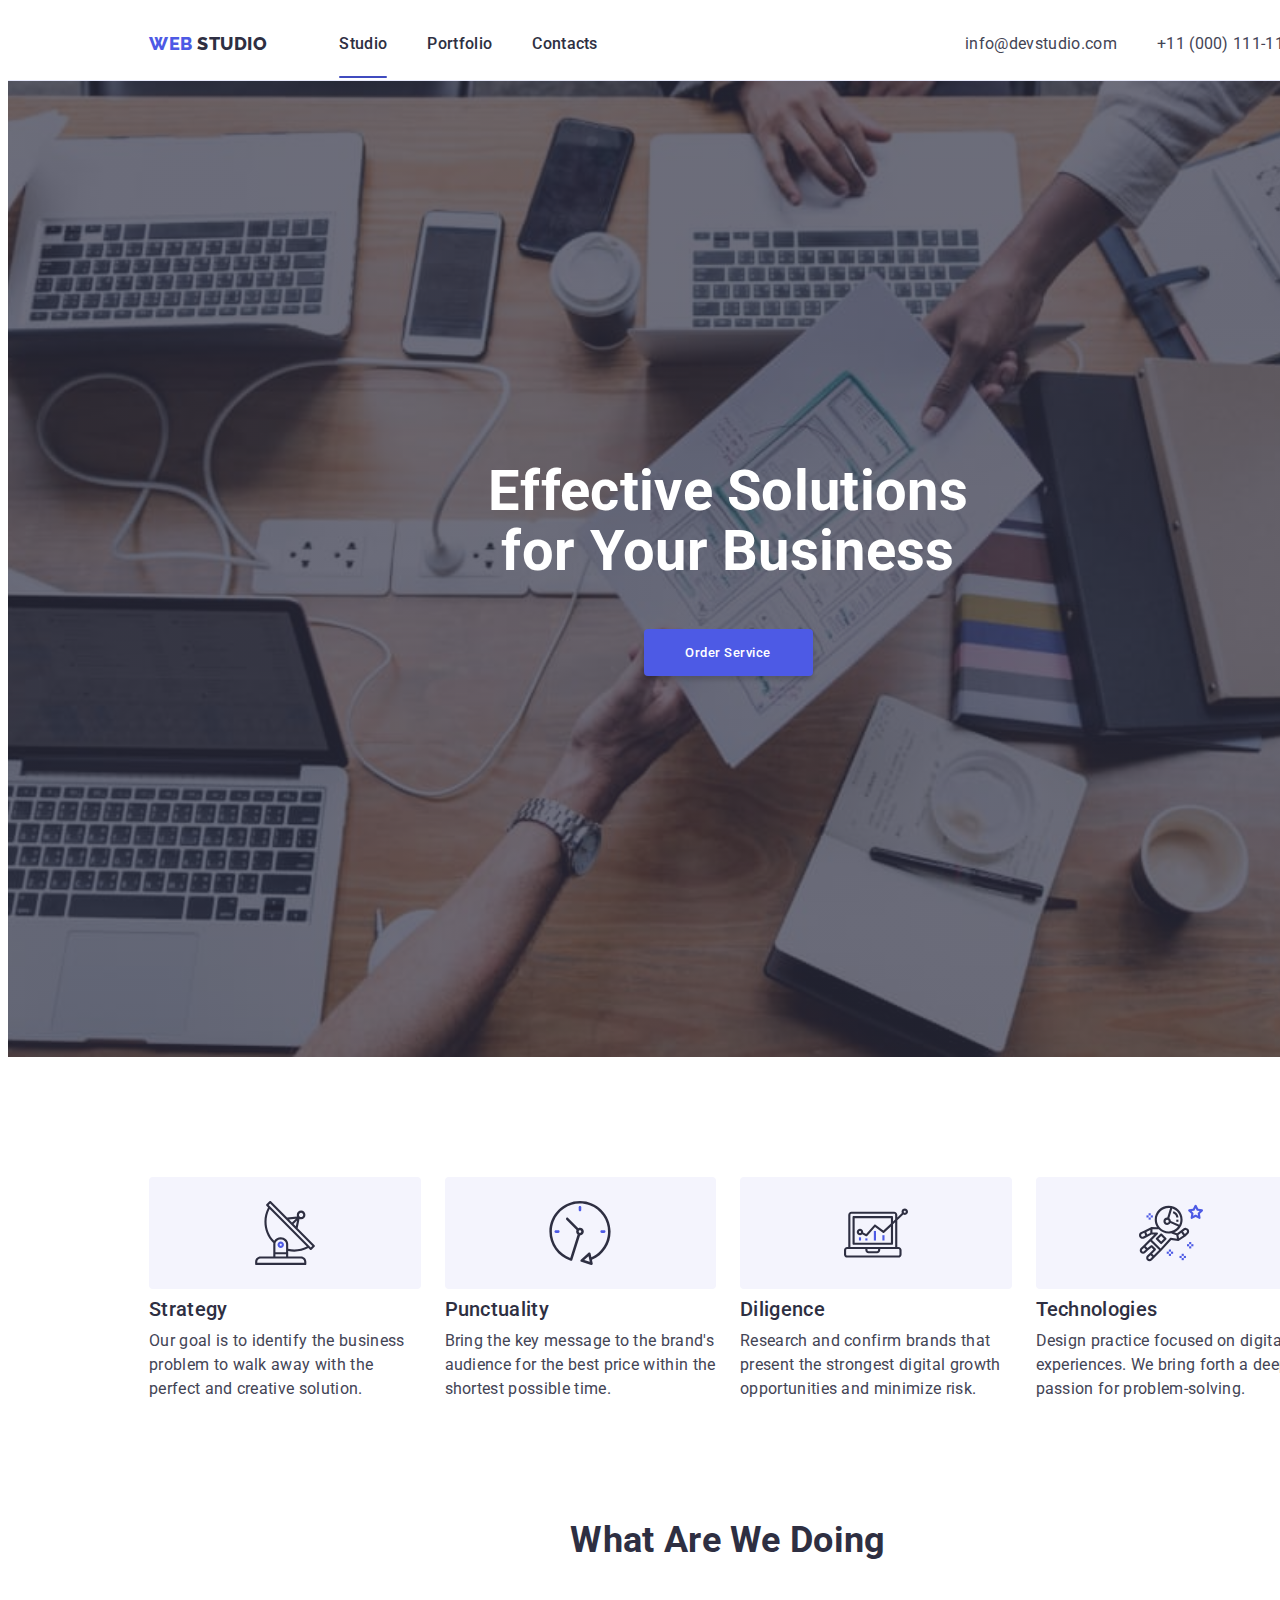
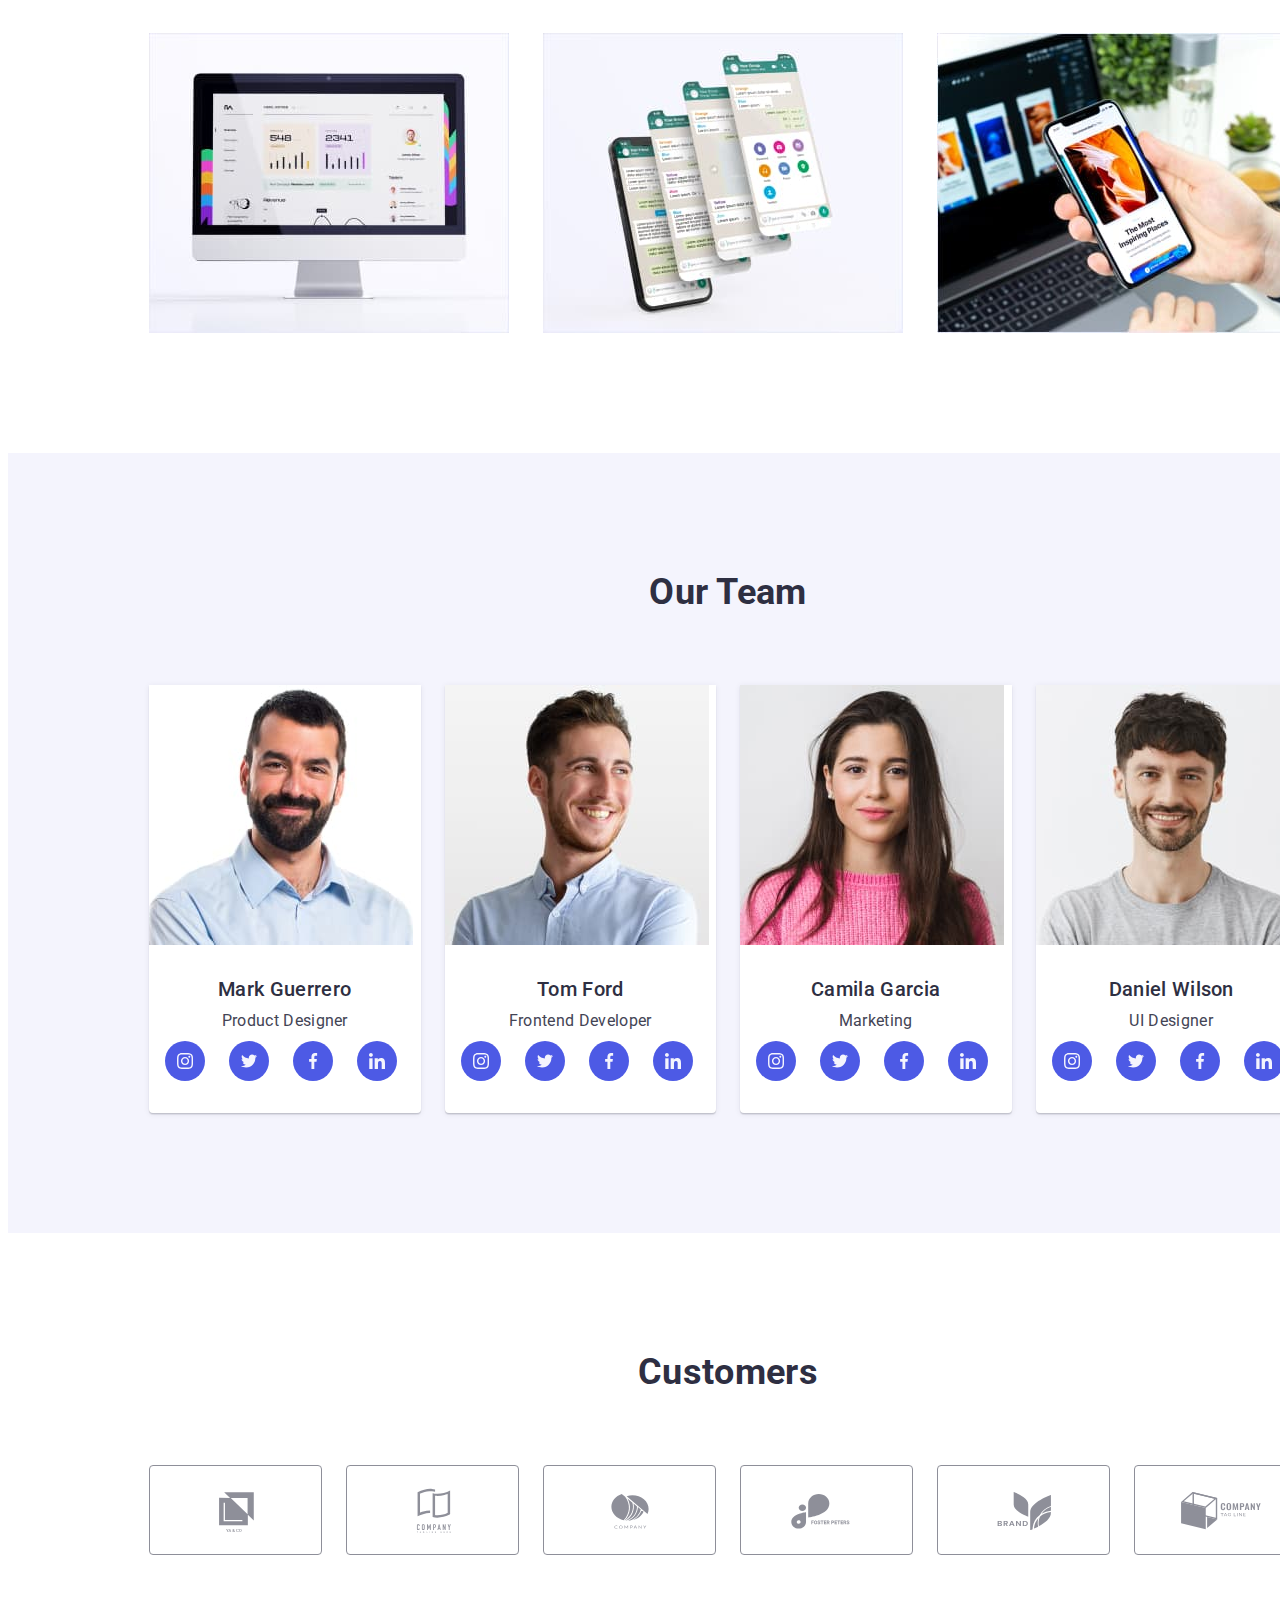
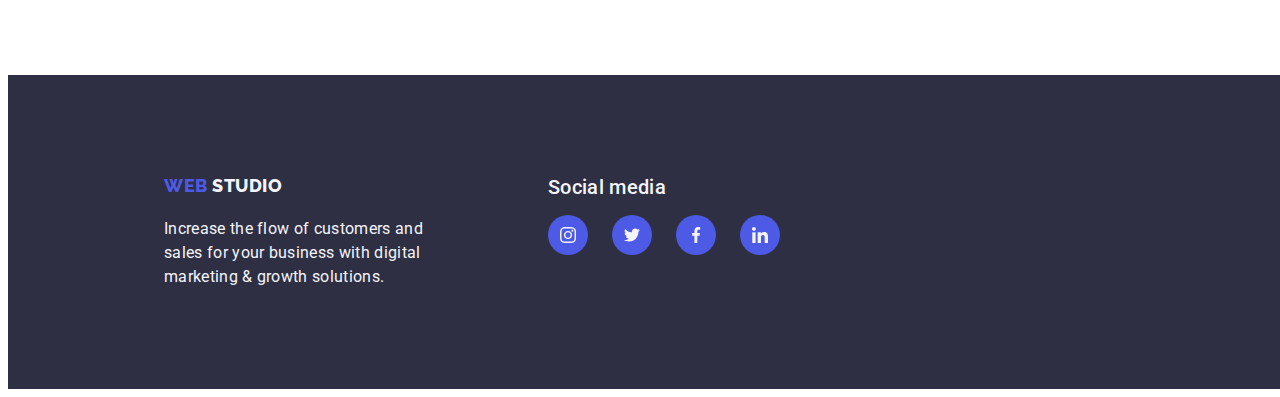
==== index.html @ a34d15a0 "fixed a bug in the code" ====
<!doctype html>
<html lang="en">

<head>
  <meta charset="UTF-8">
  <meta name="viewport" content="width=device-width, initial-scale=1.0">
  <title>Studio</title>
  <!-- Fonts -->
  <link rel="preconnect" href="https://fonts.googleapis.com">
  <link rel="preconnect" href="https://fonts.gstatic.com" crossorigin>
  <link href="https://fonts.googleapis.com/css2?family=Raleway:wght@800&family=Roboto:wght@400;500;700&display=swap"
    rel="stylesheet">
  <!-- Modern normalize -->
  <link rel="stylesheet" href="https://cdnjs.cloudflare.com/ajax/libs/modern-normalize/2.0.0/modern-normalize.min.css"
    integrity="sha512-4xo8blKMVCiXpTaLzQSLSw3KFOVPWhm/TRtuPVc4WG6kUgjH6J03IBuG7JZPkcWMxJ5huwaBpOpnwYElP/m6wg=="
    crossorigin="anonymous" referrerpolicy="no-referrer">
  <!-- Stylesheet -->
  <link rel="stylesheet" href="./css/styles.css">
</head>

<body class="wrapper">
  <!-- #region 
    ========================================
    START Header | SECTION 1 
    ========================================
  -->
  <header class="main-header section">
    <!-- 
    --------------------------------------
      Main navigation 
    --------------------------------------
    -->
    <div class="header-content-box container">
      <nav class="header-navigation">
        <!-- ---------- Logo ---------- -->
        <a class="header-logo logo link" href="./index.html">Web
          <span class="logo-dark">Studio</span>
        </a>
        <!-- ---------- Menu ---------- -->
        <ul class="main-nav-list list">
          <li class="nav-list-item">
            <a class="nav-link link active" href="./index.html">Studio </a>
          </li>
          <li class="nav-list-item">
            <a class="nav-link link" href="./portfolio.html">Portfolio</a>
          </li>
          <li class="nav-list-item">
            <a class="nav-link link" href="">Contacts</a>
          </li>
        </ul>
      </nav>
      <!-- 
    --------------------------------------
      Contacts
    --------------------------------------
    -->
      <address class="contats">
        <ul class="contacts-list list">
          <li>
            <a class="contact-link link" href="mailto:info@devstudio.com">info@devstudio.com
            </a>
          </li>
          <li>
            <a class="contact-link link" href="tel:+110001111111">+11 (000) 111-11-11</a>
          </li>
        </ul>
      </address>
    </div>
  </header>

  <!-- #endregion     
    ========================================
    END Header | SECTION 1 
    ======================================== 
  -->

  <!-- #region 
======================================== 
START Main content     
======================================== 
-->
  <main class="studio-main-content">
    <!-- #region
    --------------------------------------
      START Hero | SECTION 2
    --------------------------------------
    -->
    <section class="section-hero section">

      <div class="hero-box container">
        <h1 class="hero-title main-title">Effective Solutions for Your Business</h1>
        <button class="hero-btn btn" type="button" data-modal-open>Order Service </button>
      </div>
    </section>
    <!-- #endregion 
    --------------------------------------
      END Hero | SECTION 2
    --------------------------------------
    -->

    <!-- #region 
    --------------------------------------
      START Benefit | SECTION 3 
    --------------------------------------
    -->
    <section class="section-benefit section">
      <!-- ---------- Container for styling  ---------- -->
      <div class="benefit-box container">
        <!-- ---------- Title ---------- -->
        <h2 class="benefit-title visually-hidden">Advantages</h2>

        <ul class="benefit-list list">
          <!-- block 1 -->
          <li class="benefit-list-item">
            <div class="benefit-box-svg">
              <svg class="icon" width="64" height="64">
                <use href="./images/icons.svg#icon-antenna"></use>
              </svg>
            </div>
            <h3 class="benefit-subtitle subtitle">Strategy</h3>
            <p class="benefit-text text">
              Our goal is to identify the business problem to walk away with the
              perfect and creative solution.
            </p>
          </li>
          <!-- block 2 -->
          <li class="benefit-list-item">
            <div class="benefit-box-svg">
              <svg class="icon" width="64" height="64">
                <use href="./images/icons.svg#icon-clock"></use>
              </svg>
            </div>
            <h3 class="benefit-subtitle subtitle">Punctuality</h3>
            <p class="benefit-text text">
              Bring the key message to the brand's audience for the best price
              within the shortest possible time.
            </p>
          </li>
          <!-- block 3 -->
          <li class="benefit-list-item">
            <div class="benefit-box-svg">
              <svg class="icon" width="64" height="64">
                <use href="./images/icons.svg#icon-diagram"></use>
              </svg>
            </div>
            <h3 class="benefit-subtitle subtitle">Diligence</h3>
            <p class="benefit-text text">
              Research and confirm brands that present the strongest digital
              growth opportunities and minimize risk.
            </p>
          </li>
          <!-- block 4 -->
          <li class="benefit-list-item">
            <div class="benefit-box-svg">
              <svg class="icon" width="64" height="64">
                <use href="./images/icons.svg#icon-astronaut"></use>
              </svg>
            </div>
            <h3 class="benefit-subtitle subtitle">Technologies</h3>
            <p class="benefit-text text">
              Design practice focused on digital experiences. We bring forth a
              deep passion for problem-solving.
            </p>
          </li>
        </ul>
      </div>
    </section>
    <!-- #endregion 
    --------------------------------------
      END Advantages | SECTION 3 
    --------------------------------------
    -->

    <!-- #region 
    --------------------------------------
      START What are we doing | SECTION 4 
    --------------------------------------
    -->

    <section class="section-skills section">
      <!-- ---------- Container for styling  ---------- -->
      <div class="skills-box container">
        <!-- ---------- Title ---------- -->
        <h2 class="skills-title title">What are we doing</h2>

        <ul class="skills-list list">
          <!-- block 1  -->
          <li class="skills-list-item">
            <img class="skills-img image" src="./images/01-studio/04-skills/01-desktop.jpg"
              alt="Desktop with web site visual" width="360" height="300">
          </li>
          <!-- block 2  -->
          <li class="skills-list-item">
            <img class="skills-img image" src="./images/01-studio/04-skills/02-phone.jpg"
              alt="Phone with web site visual" width="360" height="300">
          </li>
          <!-- block 3  -->
          <li class="skills-list-item">
            <img class="skills-img image" src="./images/01-studio/04-skills/03-adaptive.jpg"
              alt="A photo of a laptop in the background and a phone in a person's hands with web site visual"
              width="360" height="300">
          </li>
        </ul>
      </div>
    </section>

    <!-- #endregion
    --------------------------------------
      END What are we doing | SECTION 4 
    --------------------------------------
    -->

    <!-- #region 
    --------------------------------------
      START Our Team | SECTION 5 
    -------------------------------------- 
    -->
    <section class="section-team section">
      <!-- ---------- Container for styling  ---------- -->
      <div class="team-box container">
        <!-- ---------- Title ---------- -->
        <h2 class="team-title title">Our Team</h2>

        <ul class="team-list list">
          <!-- block 1 -->
          <li class="team-list-item">
            <img class="team-img image" src="./images/01-studio/05-our-team/img-1.jpg" alt="Man's photo" width="264"
              height="260">

            <div class="text-content-box">
              <h3 class="team-subtitle subtitle">Mark Guerrero</h3>
              <p class="team-text text">Product Designer</p>
              <!-- ---------- Social media  ---------- -->
              <ul class="social-media-list list">
                <!-- ---------- instagram ---------- -->
                <li class="social-media-item">
                  <a class="social-media-link link" href="">
                    <div class="social-media-box">
                      <svg class="icon social-media-icon" width="16" height="16">
                        <use href="./images/icons.svg#icon-social-media-instagram"></use>
                      </svg>
                    </div>
                  </a>
                </li>
                <!-- ---------- twitter ---------- -->
                <li class="social-media-item">
                  <a class="social-media-link link" href="">
                    <div class="social-media-box">
                      <svg class="icon social-media-icon" width="16" height="16">
                        <use href="./images/icons.svg#icon-social-media-twitter"></use>
                      </svg>
                    </div>
                  </a>
                </li>
                <!-- ---------- facebook ---------- -->
                <li class="social-media-item">
                  <a class="social-media-link link" href="">
                    <div class="social-media-box">
                      <svg class="icon social-media-icon" width="16" height="16">
                        <use href="./images/icons.svg#icon-social-media-facebook"></use>
                      </svg>
                    </div>
                  </a>
                </li>
                <!-- ---------- linkedin ---------- -->
                <li class="social-media-item">
                  <a class="social-media-link link" href="">
                    <div class="social-media-box">
                      <svg class="icon social-media-icon" width="16" height="16">
                        <use href="./images/icons.svg#icon-social-media-linkedin"></use>
                      </svg>
                    </div>
                  </a>
                </li>
              </ul>
            </div>

          </li>
          <!-- block 2 -->
          <li class="team-list-item">
            <img class="team-img image" src="./images/01-studio/05-our-team/img-2.jpg" alt="Man's photo" width="264"
              height="260">

            <div class="text-content-box">
              <h3 class="team-subtitle subtitle">Tom Ford</h3>
              <p class="team-text text">Frontend Developer</p>
              <!-- ---------- Social media  ---------- -->
              <ul class="social-media-list list">
                <!-- ---------- instagram ---------- -->
                <li class="social-media-item">
                  <a class="social-media-link link" href="">
                    <div class="social-media-box">
                      <svg class="icon social-media-icon" width="16" height="16">
                        <use href="./images/icons.svg#icon-social-media-instagram"></use>
                      </svg>
                    </div>
                  </a>
                </li>
                <!-- ---------- twitter ---------- -->
                <li class="social-media-item">
                  <a class="social-media-link link" href="">
                    <div class="social-media-box">
                      <svg class="icon social-media-icon" width="16" height="16">
                        <use href="./images/icons.svg#icon-social-media-twitter"></use>
                      </svg>
                    </div>
                  </a>
                </li>
                <!-- ---------- facebook ---------- -->
                <li class="social-media-item">
                  <a class="social-media-link link" href="">
                    <div class="social-media-box">
                      <svg class="icon social-media-icon" width="16" height="16">
                        <use href="./images/icons.svg#icon-social-media-facebook"></use>
                      </svg>
                    </div>
                  </a>
                </li>
                <!-- ---------- linkedin ---------- -->
                <li class="social-media-item">
                  <a class="social-media-link link" href="">
                    <div class="social-media-box">
                      <svg class="icon social-media-icon" width="16" height="16">
                        <use href="./images/icons.svg#icon-social-media-linkedin"></use>
                      </svg>
                    </div>
                  </a>
                </li>
              </ul>
            </div>
          </li>
          <!-- block 3 -->
          <li class="team-list-item">
            <img class="team-img image" src="./images/01-studio/05-our-team/img-3.jpg" alt="Woman's photo" width="264"
              height="260">

            <div class="text-content-box">
              <h3 class="team-subtitle subtitle">Camila Garcia</h3>
              <p class="team-text text">Marketing</p>
              <!-- ---------- Social media  ---------- -->
              <ul class="social-media-list list">
                <!-- ---------- instagram ---------- -->
                <li class="social-media-item">
                  <a class="social-media-link link" href="">
                    <div class="social-media-box">
                      <svg class="icon social-media-icon" width="16" height="16">
                        <use href="./images/icons.svg#icon-social-media-instagram"></use>
                      </svg>
                    </div>
                  </a>
                </li>
                <!-- ---------- twitter ---------- -->
                <li class="social-media-item">
                  <a class="social-media-link link" href="">
                    <div class="social-media-box">
                      <svg class="icon social-media-icon" width="16" height="16">
                        <use href="./images/icons.svg#icon-social-media-twitter"></use>
                      </svg>
                    </div>
                  </a>
                </li>
                <!-- ---------- facebook ---------- -->
                <li class="social-media-item">
                  <a class="social-media-link link" href="">
                    <div class="social-media-box">
                      <svg class="icon social-media-icon" width="16" height="16">
                        <use href="./images/icons.svg#icon-social-media-facebook"></use>
                      </svg>
                    </div>
                  </a>
                </li>
                <!-- ---------- linkedin ---------- -->
                <li class="social-media-item">
                  <a class="social-media-link link" href="">
                    <div class="social-media-box">
                      <svg class="icon social-media-icon" width="16" height="16">
                        <use href="./images/icons.svg#icon-social-media-linkedin"></use>
                      </svg>
                    </div>
                  </a>
                </li>
              </ul>
            </div>
          </li>
          <!-- block 4 -->
          <li class="team-list-item">
            <img class="team-img image" src="./images/01-studio/05-our-team/img-4.jpg" alt="Man's photo" width="264"
              height="260">

            <div class="text-content-box">
              <h3 class="team-subtitle subtitle">Daniel Wilson</h3>
              <p class="team-text text">UI Designer</p>
              <!-- ---------- Social media  ---------- -->
              <ul class="social-media-list list">
                <!-- ---------- instagram ---------- -->
                <li class="social-media-item">
                  <a class="social-media-link link" href="">
                    <div class="social-media-box">
                      <svg class="icon social-media-icon" width="16" height="16">
                        <use href="./images/icons.svg#icon-social-media-instagram"></use>
                      </svg>
                    </div>
                  </a>
                </li>
                <!-- ---------- twitter ---------- -->
                <li class="social-media-item">
                  <a class="social-media-link link" href="">
                    <div class="social-media-box">
                      <svg class="icon social-media-icon" width="16" height="16">
                        <use href="./images/icons.svg#icon-social-media-twitter"></use>
                      </svg>
                    </div>
                  </a>
                </li>
                <!-- ---------- facebook ---------- -->
                <li class="social-media-item">
                  <a class="social-media-link link" href="">
                    <div class="social-media-box">
                      <svg class="icon social-media-icon" width="16" height="16">
                        <use href="./images/icons.svg#icon-social-media-facebook"></use>
                      </svg>
                    </div>
                  </a>
                </li>
                <!-- ---------- linkedin ---------- -->
                <li class="social-media-item">
                  <a class="social-media-link link" href="">
                    <div class="social-media-box">
                      <svg class="icon social-media-icon" width="16" height="16">
                        <use href="./images/icons.svg#icon-social-media-linkedin"></use>
                      </svg>
                    </div>
                  </a>
                </li>
              </ul>
            </div>
          </li>
        </ul>
      </div>
    </section>
    <!-- #endregion 
    --------------------------------------
      END Our Team | SECTION 5 
    -------------------------------------- 
    -->
    <!-- #region 
    --------------------------------------
      START Customers | SECTION 6 
    -------------------------------------- 
    -->
    <section class="section-customers section">
      <!-- ---------- Container for styling  ---------- -->
      <div class="customers-box container">
        <!-- ---------- Title ---------- -->
        <h2 class="customers-title title">Customers</h2>

        <ul class="customers-list list">
          <!-- block 1 -->
          <li class="customers-list-item">
            <a class="customers-link" href="">
              <div class="customers-box-svg">
                <svg class="icon customers-icon" width="168" height="88">
                  <use href="./images/icons.svg#icon-logo"></use>
                </svg>
              </div>
            </a>
          </li>
          <!-- block 2 -->
          <li class="customers-list-item">
            <a class="customers-link" href="">
              <div class="customers-box-svg">
                <svg class="icon customers-icon" width="168" height="88">
                  <use href="./images/icons.svg#icon-logo1"></use>
                </svg>
              </div>
            </a>
          </li>
          <!-- block 3 -->
          <li class="customers-list-item">
            <a class="customers-link" href="">
              <div class="customers-box-svg">
                <svg class="icon customers-icon" width="168" height="88">
                  <use href="./images/icons.svg#icon-logo2"></use>
                </svg>
              </div>
            </a>
          </li>
          <!-- block 4 -->
          <li class="customers-list-item">
            <a class="customers-link" href="">
              <div class="customers-box-svg">
                <svg class="icon customers-icon" width="168" height="88">
                  <use href="./images/icons.svg#icon-logo3"></use>
                </svg>
              </div>
            </a>
          </li>
          <!-- block 5 -->
          <li class="customers-list-item">
            <a class="customers-link" href="">
              <div class="customers-box-svg">
                <svg class="icon customers-icon" width="168" height="88">
                  <use href="./images/icons.svg#icon-logo4"></use>
                </svg>
              </div>
            </a>
          </li>
          <!-- block 6 -->
          <li class="customers-list-item">
            <a class="customers-link" href="">
              <div class="customers-box-svg">
                <svg class="icon customers-icon" width="168" height="88">
                  <use href="./images/icons.svg#icon-logo5"></use>
                </svg>
              </div>
            </a>
          </li>
        </ul>
      </div>
    </section>

    <!-- #endregion 
    --------------------------------------
      END Customers | SECTION 6 
    -------------------------------------- 
    -->
  </main>
  <!-- #endregion 
  ======================================== 
  END Main content     
  ========================================
  -->

  <!-- #region 
======================================== 
START Footer | SECTION 7
========================================
-->
  <footer class="main-footer section">
    <!-- ---------- Container for styling  ---------- -->
    <div class="mf-text-content-box">
      <!-- ---------- Logo ---------- -->
      <a class="main-footer-link link logo" href="./index.html">Web
        <span class="logo-light">Studio</span></a>
      <!-- ---------- Footer text content ---------- -->
      <p class="main-footer-text">
        Increase the flow of customers and sales for your business with digital
        marketing & growth solutions.
      </p>
    </div>
    <!-- ---------- Footer social media box ---------- -->
    <div class="footer-social-media-box">
      <h2 class="footer-subtitle subtitle">Social media</h2>
      <!-- ---------- Social media  ---------- -->
      <ul class="footer-social-media-list list">
        <!-- ---------- instagram ---------- -->
        <li class="social-media-item ">
          <a class="social-media-link link" href="">
            <div class="social-media-box footer">
              <svg class="icon social-media-icon" width="16" height="16">
                <use href="./images/icons.svg#icon-social-media-instagram"></use>
              </svg>
            </div>
          </a>
        </li>
        <!-- ---------- twitter ---------- -->
        <li class="social-media-item">
          <a class="social-media-link link" href="">
            <div class="social-media-box footer">
              <svg class="icon social-media-icon" width="16" height="16">
                <use href="./images/icons.svg#icon-social-media-twitter"></use>
              </svg>
            </div>
          </a>
        </li>
        <!-- ---------- facebook ---------- -->
        <li class="social-media-item">
          <a class="social-media-link link" href="">
            <div class="social-media-box footer">
              <svg class="icon social-media-icon" width="16" height="16">
                <use href="./images/icons.svg#icon-social-media-facebook"></use>
              </svg>
            </div>
          </a>
        </li>
        <!-- ---------- linkedin ---------- -->
        <li class="social-media-item">
          <a class="social-media-link link" href="">
            <div class="social-media-box footer">
              <svg class="icon social-media-icon" width="16" height="16">
                <use href="./images/icons.svg#icon-social-media-linkedin"></use>
              </svg>
            </div>
          </a>
        </li>
      </ul>
    </div>

  </footer>
  <!-- #endregion 
======================================== 
END Footer | SECTION 7
========================================
-->


  <!-- #region 
======================================== 
    START BACKDROP WITH MODAL WINDOW  
========================================
-->

  <div class="backdrop is-hidden" data-modal>
    <div class="modal">
      <button type="button" class="close-btn" data-modal-close>
        <svg class="close-btn-icon" width="28" height="28" aria-label="Modal window close icon">
          <use href="./images/icons.svg#icon-modal-close"></use>
        </svg>
      </button>
    </div>
  </div>


  <!-- #endregion 
======================================== 
     END BACKDROP WITH MODAL WINDOW  
========================================
-->

  <script src="./js/modal.js"></script>
</body>

</html>
---- css/styles.css ----
/* 
======================================== 
START Style Guide 
======================================== 
*/

:root {
    /* 
    ========================================  
    COLORS
    ========================================  
    */
    --crl-primary-brand: #4D5AE5;
    /* Iris| Primary Brand | CTAs,Focused,Active states,Links */

    --crl-pressed-state: #404BBF;
    /* OCEAN | Pressed state |CTAs */

    --crl-dark: #2E2F42;
    /* Navy blue | Dark | Overlays,Shadows,Headings */

    --crl-success: #31D0AA;
    /* GREEN | Success | Valid fields, Success messages */

    --crl-text: #434455;
    /* SLATE| Text | Body text */

    --crl-subtle-text: #8E8F99;
    /* LIGHT SLATE | Subtle Text | Helper text, Deemphasized text  */

    --crl-accent: #E7E9FC;
    /* Cornflower | Accent | Accent color, Hairlines, Subtle backgrounds */

    --crl-light: #F4F4FD;
    /*CLOUD | Light | Light mode backgrounds, Light mode Dialogs/alerts */

    --crl-modal-overlay: #2E2F42;
    /* NAVY BLUE modal | Modal overlay | Overlay */

    --crl-hero-background: #2E2F42;
    /* GREY | Hero background | Hero image background */

    --crl-white-background: #FFFFFF;
    /* WHITE|  White background | Header,  team card background */

    --crl-modal-background: #FCFCFC;
    /* Dairy| Modal background | Modal background  */

    /* 
    ======================================== 
    TYPOGRAPHY 
    ========================================   
    */
    /* ========== ========== Body | Main text | p ========== ========== */
    --body-font-family: "Roboto", sans-serif;
    --body-font-size: 16px;
    --body-font-weight: 400;
    --body-line-height: 1.5;
    --body-letter-spacing: .02em;

    /* ========== ========== Header 1 | title-hero| h1 ========== ========== */
    --h1-font-size: 56px;
    --h1-line-height: 1.07;
    --h1-letter-spacing: .02em;

    /* ========== ========== Header 2 | title | h2 ========== ========== */
    --h2-font-size: 36px;
    --h2-line-height: 1.11;
    --h2-letter-spacing: .02em;

    /* ========== ========== Header 3 | subtitle | h3 ========== ========== */
    --h3-font-weight: 500;
    --h3-font-size: 20px;
    --h3-line-height: 1.2;
    --h3-letter-spacing: .02em;

    /* ========== ========== Small Text ========== ========== */
    --small-font-size: 12px;
    --small-font-weight: 400;
    --small-line-height: 1.17;
    --small-letter-spacing: .04em;


    /* ========== ========== Body Medium ========== ========== */
    --body-medium-font-size: 16px;
    --body-medium-font-weight: 500;
    --body-medium-line-height: 1.5;
    --body-medium-letter-spacing: .02em;

    /* ========== ========== Button Text ========== ========== */
    --button-font-family: "Roboto", sans-serif;
    --button-font-size: 16px;
    --button-font-weight: 500;
    --button-line-height: 1.5;
    --button-letter-spacing: .04em;

    /* ========== ========== Link Text ========== ========== */
    --link-font-size: 12px;
    --link-font-weight: 400;
    --link-line-height: 1.33;
    --link-letter-spacing: .04em;

    /* ========== ========== Logo ==========  ========== */
    --logo-font-family: "Raleway", sans-serif;
    --logo-font-size: 18px;
    --logo-font-weight: 800;
    --logo-line-height: 1.17;
    --logo-letter-spacing: .03em;
}

/*
======================================== 
End Style Guide 
======================================== 
*/

/* ======================================== Reset values ========================================  */
h1,
h2,
h3,
h4,
h5,
h6,
p {
    margin-block: 0;
}

/* img,
svg {
    display: block;
    width: 100%;
    height: 100%;
    object-fit: cover;
    object-position: center;
} */

/* ======================================== General tag selector values ========================================  */

body {
    font-family: var(--body-font-family, "Roboto", sans-serif);
    font-size: var(--body-font-size, 16px);
    letter-spacing: var(--body-letter-spacing, 0.02em);
    line-height: 1.5;

    color: var(--crl-text, #434455);
    background-color: var(--crl-white-background);
}

address {
    font-style: normal;
}

/* ======================================== General helper classes ========================================  */
.visually-hidden {
    position: absolute;
    width: 1px;
    height: 1px;
    margin: -1px;
    border: 0;
    padding: 0;

    white-space: nowrap;
    clip-path: inset(100%);
    clip: rect(0 0 0 0);
    overflow: hidden;
}

.container {
    width: 1158px;
    margin-inline: auto;
    padding-inline: 15px;
}

.link {
    text-decoration-line: none;
    color: var(--crl-text, #434455);
}

.list {
    margin: 0;
    padding: 0;

    list-style: none;
}

.main-title {
    font-size: var(--h1-font-size, 56px);
    line-height: var(--h1-line-height, 1.07);
    /* letter-spacing: var(--h1-letter-spacing, 0.02em); */
}

.title {
    margin-bottom: 72px;
    text-align: center;

    font-size: var(--h2-font-size, 36px);
    line-height: var(--h2-line-height, 1.11);
    /* letter-spacing: var(--h2-letter-spacing, 0.02em); */

    color: var(--crl-dark, #2E2F42);

    text-transform: capitalize;
}

.subtitle {
    margin-bottom: 8px;

    font-size: var(--h3-font-size, 20px);
    font-weight: var(--h3-font-weight, 500);
    line-height: var(--h3-line-height, 1.2);
    /* letter-spacing: var(--h3-letter-spacing, 0.02em); */
    color: var(--crl-dark, #2E2F42);
}


.image {
    display: block;
    max-width: 100%;
}

.btn {
    font-family: inherit;
    /* font-size: var(--button-font-size, 16px); */
    font-weight: var(--button-font-weight, 500);
    /* line-height: var(--button-line-height, 1.5); */
    letter-spacing: var(--button-letter-spacing, 0.04em);

    border-radius: 4px;
    cursor: pointer;
}

.section {
    width: 1440px;
    margin-inline: auto;

}


/* 
================================================================================ 
------------------------------ HEADER | SECTION 1 ------------------------------
================================================================================  
*/

/* ================================= Header =================================== */

.main-header {
    display: flex;
    border-bottom: 1px solid #e7e9fc;
}

.header-content-box {
    display: flex;
    justify-content: space-between;
}

/* ================================== Logo ==================================== */
.logo {
    font-family: var(--logo-font-family, "Raleway", sans-serif);
    font-size: var(--logo-font-size, 18px);
    font-weight: var(--logo-font-weight, 800);
    line-height: var(--logo-line-height, 1.17);
    letter-spacing: var(--logo-letter-spacing, 0.03em);

    color: var(--crl-primary-brand, #4D5AE5);

    text-transform: uppercase;
}

.header-logo {
    margin-right: 72px;
}

.logo-dark {
    color: var(--crl-dark, #2E2F42);
}

.logo-light {
    color: var(--crl-light, #F4F4FD);
}

/* ========================== Main header navigation ============================= */
.header-navigation {
    display: flex;
    align-items: center;
}

.main-nav-list {
    height: 72px;
    display: flex;
    gap: 40px;
}

.nav-link {
    display: flex;
    flex-direction: column-reverse;
    gap: 20px;

    padding: 24px 0;
    color: var(--crl-dark, #2E2F42);
    font-weight: var(--body-medium-font-weight, 500);
}

/* 
.nav-link:hover,
.nav-link:focus{ 
padding-bottom: 20px;
border-bottom: 4px solid #404BBF;
border-radius: 2px;
} */
.nav-link:hover::before,
.nav-link:focus::before,
.nav-link.active::before {
    width: 100%;
    height: 2px;
    content: "";
    background-color: var(--crl-pressed-state, #404BBF);
    border-radius: 2px;
}

/* transition: background-color 2500ms cubic-bezier(0.4, 0, 0.2, 1);
    /* Як зробити коректно відображення функції ?*/

/* ========================== Contacts header ================================= */
.contacts-list {
    display: flex;
    gap: 40px;
}

.contact-link {
    display: block;
    padding: 24px 0;
}

.contact-link:hover,
.contact-link:focus {

    color: var(--crl-pressed-state, #404BBF);
    transition: background-color 250ms cubic-bezier(0.4, 0, 0.2, 1);
}


/*
================================================================================ 
------------------------------- MAIN CONTENT STYLES ----------------------------
================================================================================ 
*/

/* 
================================================================================ 
                                 Hero | SECTION 2
================================================================================  
*/

.section-hero {
    height: 600px;
    padding: 188px 0;

    display: flex;
    justify-content: center;
    align-items: center;

    background-color: var(--crl-dark, #2E2F42);
    background-image: linear-gradient(to bottom, rgba(46, 47, 66, 0.70), rgba(46, 47, 66, 0.70)),
        url(../images/01-studio/02-hero/bg-hero-people-office.jpg);
    background-position: center center;
    background-repeat: no-repeat;
    background-size: cover;

}


.hero-box {
    position: absolute;
    display: flex;
    flex-direction: column;
    justify-content: center;
    align-items: center;
    row-gap: 48px;
}

.hero-title {
    max-width: 496px;
    color: var(--crl-white-background, #FFFFFF);
    text-align: center;
}

.hero-btn {
    min-width: 169px;
    padding: 16px 32px;
    color: var(--crl-white-background, #FFFFFF);
    background-color: var(--crl-primary-brand, #4D5AE5);
    border: none;
    box-shadow: 0px 4px 4px 0px rgba(0, 0, 0, 0.15);
    transition: background-color 250ms cubic-bezier(0.4, 0, 0.2, 1);
}

.hero-btn:hover,
.hero-btn:focus {
    background-color: var(--crl-pressed-state, #404BBF);
}

/* 
================================================================================ 
                                Benefit | SECTION 3 
================================================================================  
*/

.section-benefit {
    padding: 120px 0;
}

.benefit-list {
    display: flex;
    justify-content: space-between;
    gap: 24px;
}

.benefit-list-item {
    flex-basis: calc((100% - 3 * 24px) / 4);
}

.benefit-box-svg {
    display: flex;
    justify-content: center;
    align-items: center;
    padding: 24px 100px;
    margin-bottom: 8px;
    background-color: #F4F4FD;
    border-radius: 4px;

}

/* 
================================================================================ 
                        What are we doing| Skills | SECTION 4 
================================================================================  
*/

.section-skills {
    padding-bottom: 120px;
}

.skills-list {
    display: flex;
    justify-content: space-between;
    gap: 24px;
}

.skills-list-item {
    flex-basis: calc((100% - 3 * 16px) / 3);
}

/* 
================================================================================ 
                             Our Team| Team | SECTION 5  
================================================================================  
*/

.section-team {
    padding: 120px 0;
    background: var(--crl-light, #F4F4FD);
}

.team-list {
    display: flex;
    justify-content: space-between;
    gap: 24px;
}

.team-list-item {
    flex-basis: calc((100% - 3 * 24px) / 4);

    background-color: var(--crl-white-background, #FFFFFF);
    border-radius: 0px 0px 4px 4px;
    box-shadow: 0px 2px 1px 0px rgba(46, 47, 66, 0.08), 0px 1px 1px 0px rgba(46, 47, 66, 0.16), 0px 1px 6px 0px rgba(46, 47, 66, 0.08);
}

.text-content-box {

    padding: 32px 0;
    text-align: center;
}

/* 
================================================================================ 
                                Customers | SECTION 6 
================================================================================  
*/

.section-customers {
    padding: 120px 0;
}

.customers-list {
    display: flex;
    justify-content: center;
    gap: 24px;
}

.customers-list-item {
    flex-basis: calc((100% - 5 * 24px) / 6);

}

.customers-box-svg {
    display: flex;
    justify-content: center;
    align-items: center;
    border-radius: 4px;
    border: 1px solid #8E8F99;
    border-radius: 4px;
}

.customers-icon {
    fill: #8E8F99;
}

.customers-icon:hover,
.customers-icon:focus {
    fill: #404BBF;
    transition: fill 250ms cubic-bezier(0.4, 0, 0.2, 1)
}

.customers-box-svg:hover,
.customers-box-svg:focus {
    border-color: #404BBF;
    transition: border-color 250ms cubic-bezier(0.4, 0, 0.2, 1)
}

/* 
================================================================================ 
                             Footer | SECTION 7  
================================================================================  
*/

.main-footer {
    display: flex;

    background: var(--crl-dark, #2E2F42);
    padding: 100px 0;
}

.mf-text-content-box {
    margin-left: 156px;
    margin-right: 120px;
}

.footer-social-media-box {
    display: flex;
    flex-direction: column;
    color: var(--crl-white-background);
    font-size: var(--body-medium-font-size, 16px);
    font-weight: var(--body-medium-font-weight, 500);
}

.footer-subtitle {
    color: var(--crl-light, #F4F4FD);
}

.footer-social-media-list {
    display: flex;
    gap: 24px;
    margin-top: 8px;
}

.main-footer-text {
    margin-top: 18px;
    max-width: 264px;
    color: var(--crl-light, #F4F4FD);
}

.social-media-box:hover.footer,
.social-media-box:focus.footer {
    background-color: var(--crl-success, #31D0AA);
    transition: background-color 250ms cubic-bezier(0.4, 0, 0.2, 1), color 250ms cubic-bezier(0.4, 0, 0.2, 1);

}

/* 
================================================================================ 
                             Social media |   
================================================================================  
*/
.social-media-list {
    display: flex;
    gap: 24px;
    margin-top: 8px;
    margin-left: 16px;
    margin-right: 16px;
}

.social-media-box {
    display: flex;
    align-items: center;
    justify-content: center;
    width: 40px;
    height: 40px;
    background-color: var(--crl-primary-brand, #4D5AE5);
    border-radius: 50%;
}

.social-media-box:hover,
.social-media-box:focus {
    background-color: var(--crl-pressed-state, #404BBF);
    transition: background-color 250ms cubic-bezier(0.4, 0, 0.2, 1), color 250ms cubic-bezier(0.4, 0, 0.2, 1);

}

.social-media-icon {
    fill: #F4F4FD;
}

/*
================================================================================ 
------------------------------------- PORTFOLIO --------------------------------
================================================================================ 
*/
/* ============================ Portfolio | SECTION 2 ========================== */

.portfolio-section {
    padding: 96px 0 120px 0;
    justify-content: space-between;
}

/* ================= Filter | Portfolio secondary navigation =================== */
.portfolio-filter-list {
    display: flex;
    justify-content: center;
    gap: 24px;
    margin-bottom: 72px;

}

.filter-btn {
    padding: 12px 24px;

    border: 1px solid var(--crl-accent, #e7e9fc);
    color: var(--crl-primary-brand, #4D5AE5);
    background-color: var(--crl-light, #F4F4FD);
}

.filter-btn:hover,
.filter-btn:focus {
    border: 1px solid transparent;
    color: var(--crl-white-background, #FFFFFF);
    background-color: var(--crl-pressed-state, #404BBF);
    transition: background-color 250ms cubic-bezier(0.4, 0, 0.2, 1), color 250ms cubic-bezier(0.4, 0, 0.2, 1);
}

/* ========================= Cards | Portfolio cards ============================= */
.portfolio-text-container {
    padding: 32px 16px;
    border: 1px solid var(--crl-accent, #e7e9fc);
    border-top: none;
}

.portfolio-card-list {
    display: flex;

    flex-wrap: wrap;
    gap: 48px 24px;
    justify-content: space-between;
}

.card-list-item {

    width: calc((100% - 48px) / 3);
    background: var(--crl-white-background, #FFFFFF);
}

.card-list-item:hover,
.card-list-item:focus {

    box-shadow: 0px 2px 1px 0px rgba(46, 47, 66, 0.08), 0px 1px 1px 0px rgba(46, 47, 66, 0.16), 0px 1px 6px 0px rgba(46, 47, 66, 0.08);
    transition: box-shadow 250ms cubic-bezier(0.4, 0, 0.2, 1);
}

.portfolio-card-link {
    position: relative;

}

/* ========================= Overlay in Cards | Portfolio cards ============================= */
.overlay {
    position: absolute;

    top: 0;
    left: 0;
    display: flex;
    justify-content: center;

    width: 100%;

    height: calc(100% - 28.57%);
    background: var(--crl-primary-brand, #4D5AE5);

}

.card-list-item:hover .overlay,
.card-list-item:focus .overlay {
    opacity: 1;
    visibility: visible;
    pointer-events: painted;
    transition: opacity 250ms cubic-bezier(0.4, 0, 0.2, 1);
}

.overlay-text {
    width: 296px;
    padding-top: 40px;
    color: var(--crl-light, #F4F4FD);
}


/*
================================================================================ 
                            BACKDROP WITH MODAL WINDOW  
================================================================================ 
*/
/* ================ BACKDROP ================ */
.backdrop {
    position: fixed;
    top: 0;
    left: 0;
    z-index: 9999;
    width: 100%;
    height: 100%;
    background-color: rgba(0, 0, 0, 0.5);

    transition: opacity 250ms cubic-bezier(0.4, 0, 0.2, 1), visibility 250ms cubic-bezier(0.4, 0, 0.2, 1);
}

.is-hidden {
    opacity: 0;
    visibility: hidden;
    pointer-events: none;
}

/* ================ MODAL WINDOW ================ */
.modal {
    position: absolute;
    top: 80px;
    left: 50%;
    transform: translate(-50%);
    z-index: 999;


    width: 408px;
    height: 584px;

    border-radius: 4px;
    background: var(--dairy, #FCFCFC);
    box-shadow: 0px 2px 1px 0px rgba(0, 0, 0, 0.20), 0px 1px 3px 0px rgba(0, 0, 0, 0.12), 0px 1px 1px 0px rgba(0, 0, 0, 0.14);

}

.close-btn {
    position: absolute;
    z-index: 2;
    top: 24px;
    right: 24px;
    background-color: transparent;
    border: none;
    padding: 0;
    line-height: 0;
}

.close-btn-icon {
    fill: var(--cornflower, #E7E9FC);
    stroke: rgba(0, 0, 0, 0.10);
}
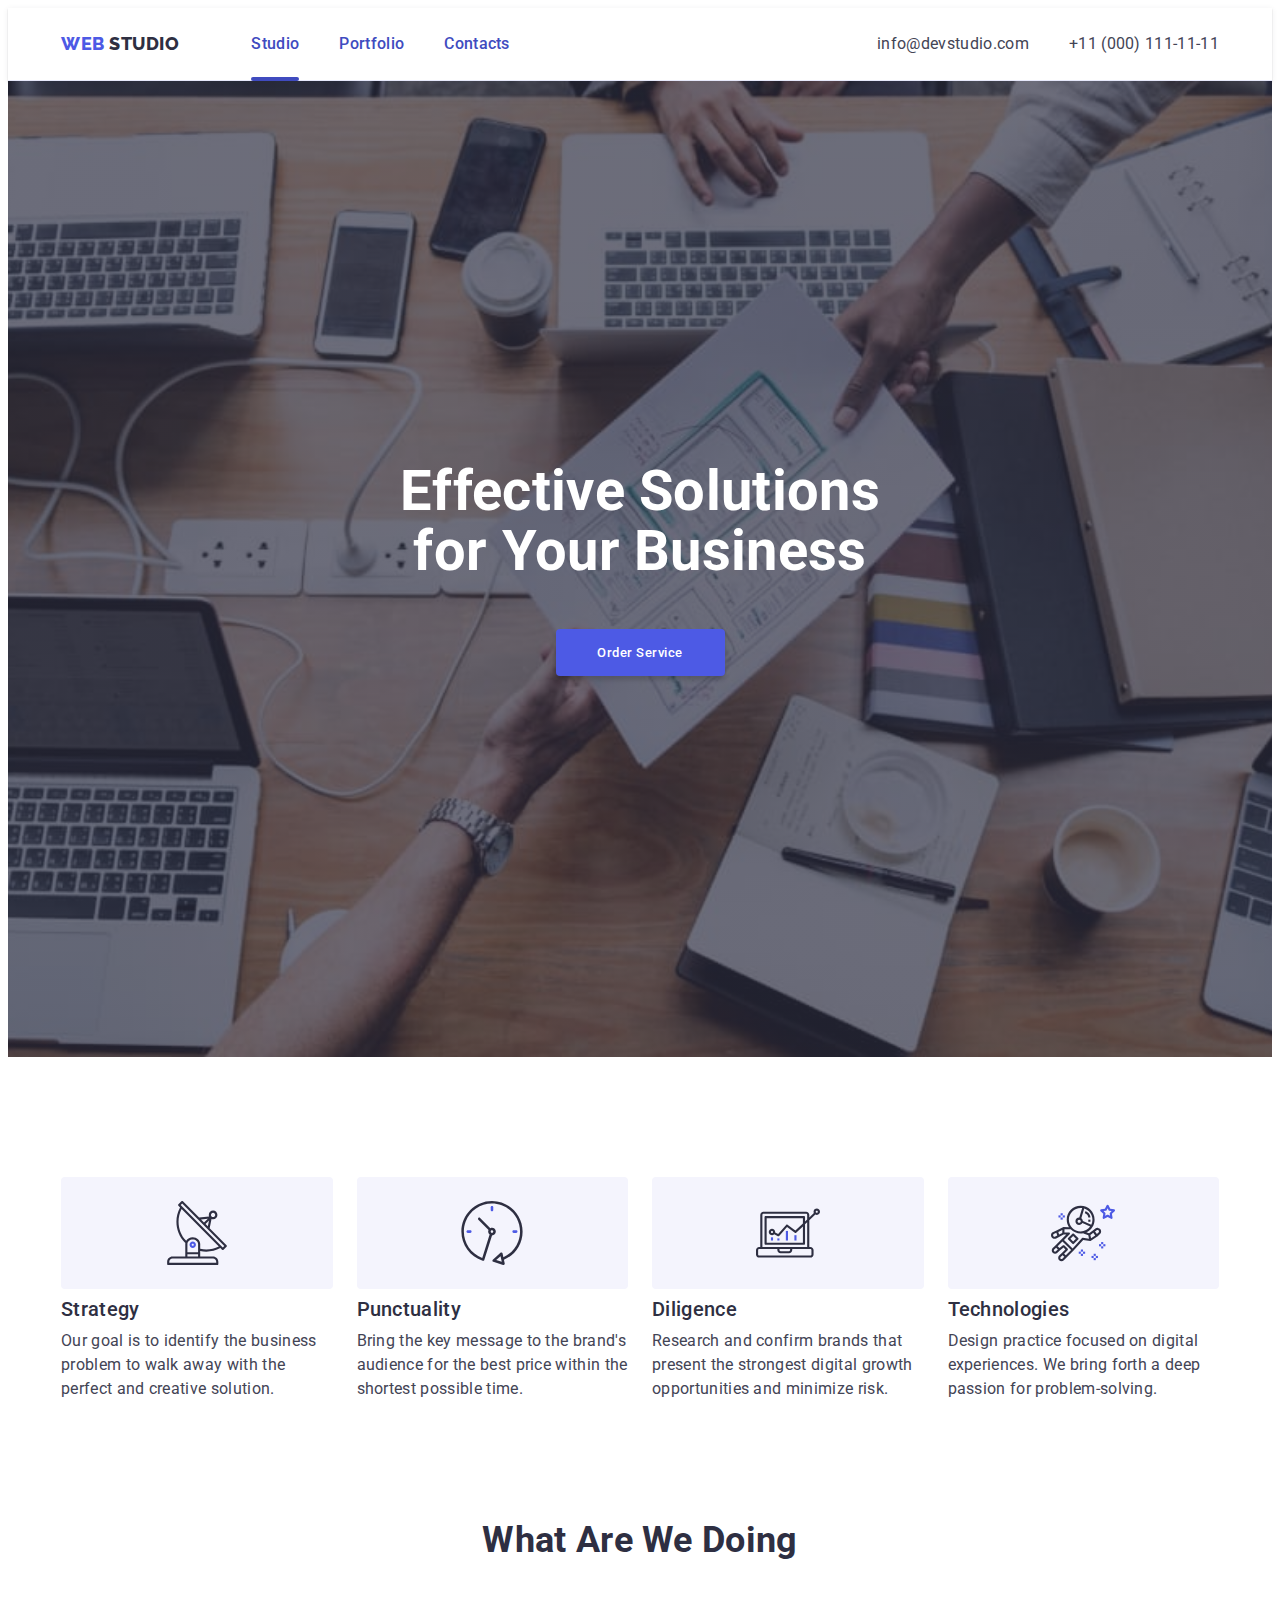
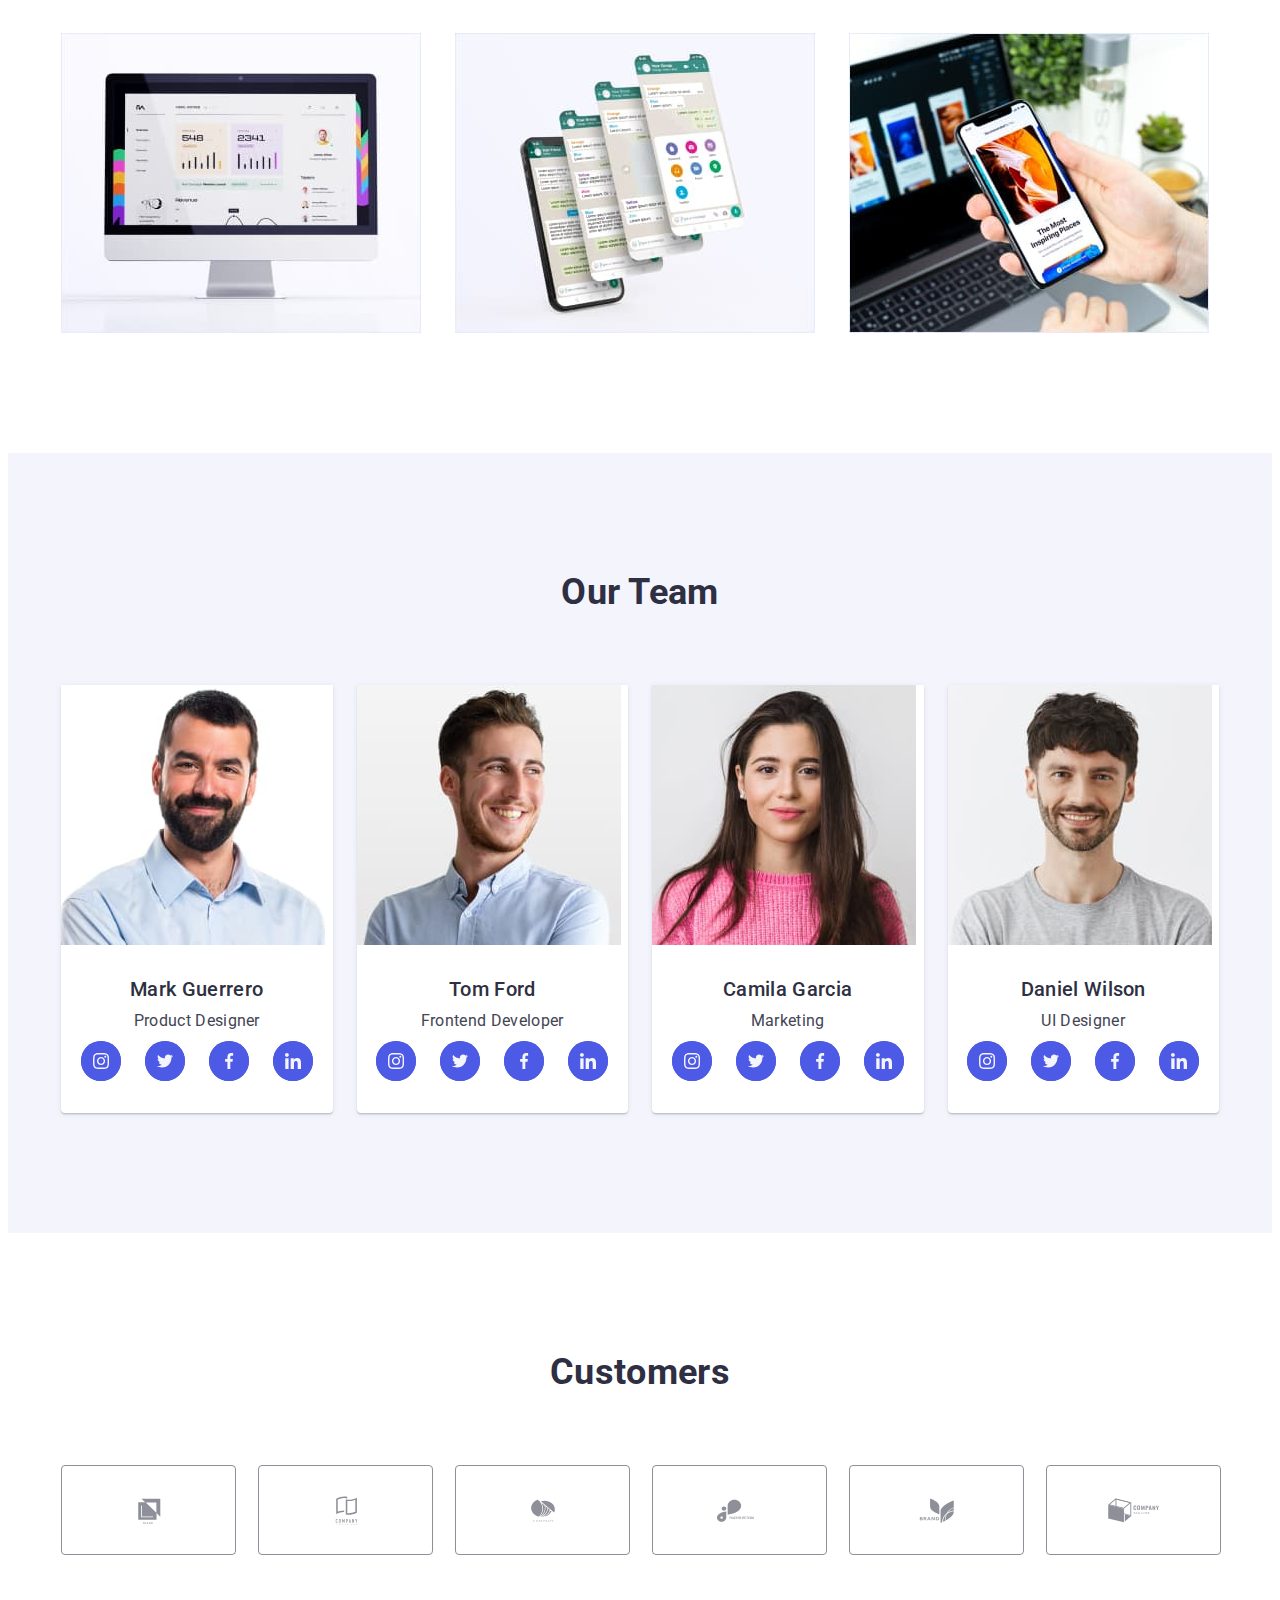
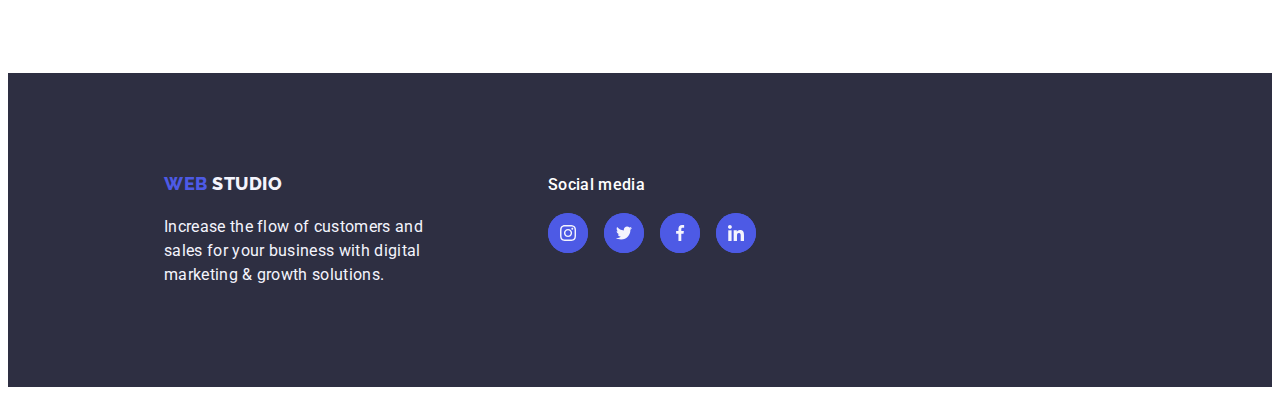
==== commit a2afdd54: "changes according to the list of validator errors" ====
--- a/index.html
+++ b/index.html
@@ -458,61 +458,61 @@
           <!-- block 1 -->
           <li class="customers-list-item">
             <a class="customers-link" href="">
-              <div class="customers-box-svg">
-                <svg class="icon customers-icon" width="168" height="88">
+              <!-- <div class="customers-box-svg"> -->
+                <svg class="icon customers-icon" width="104" height="56">
                   <use href="./images/icons.svg#icon-logo"></use>
                 </svg>
-              </div>
+              <!-- </div> -->
             </a>
           </li>
           <!-- block 2 -->
           <li class="customers-list-item">
             <a class="customers-link" href="">
-              <div class="customers-box-svg">
-                <svg class="icon customers-icon" width="168" height="88">
+              <!-- <div class="customers-box-svg"> -->
+                <svg class="icon customers-icon" width="104" height="56">
                   <use href="./images/icons.svg#icon-logo1"></use>
                 </svg>
-              </div>
+              <!-- </div> -->
             </a>
           </li>
           <!-- block 3 -->
           <li class="customers-list-item">
             <a class="customers-link" href="">
-              <div class="customers-box-svg">
-                <svg class="icon customers-icon" width="168" height="88">
+              <!-- <div class="customers-box-svg"> -->
+                <svg class="icon customers-icon" width="104" height="56">
                   <use href="./images/icons.svg#icon-logo2"></use>
                 </svg>
-              </div>
+              <!-- </div> -->
             </a>
           </li>
           <!-- block 4 -->
           <li class="customers-list-item">
             <a class="customers-link" href="">
-              <div class="customers-box-svg">
-                <svg class="icon customers-icon" width="168" height="88">
+              <!-- <div class="customers-box-svg"> -->
+                <svg class="icon customers-icon" width="104" height="56">
                   <use href="./images/icons.svg#icon-logo3"></use>
                 </svg>
-              </div>
+              <!-- </div> -->
             </a>
           </li>
           <!-- block 5 -->
           <li class="customers-list-item">
             <a class="customers-link" href="">
-              <div class="customers-box-svg">
-                <svg class="icon customers-icon" width="168" height="88">
+              <!-- <div class="customers-box-svg"> -->
+                <svg class="icon customers-icon" width="104" height="56">
                   <use href="./images/icons.svg#icon-logo4"></use>
                 </svg>
-              </div>
+              <!-- </div> -->
             </a>
           </li>
           <!-- block 6 -->
           <li class="customers-list-item">
             <a class="customers-link" href="">
-              <div class="customers-box-svg">
-                <svg class="icon customers-icon" width="168" height="88">
+              <!-- <div class="customers-box-svg"> -->
+                <svg class="icon customers-icon" width="104" height="56">
                   <use href="./images/icons.svg#icon-logo5"></use>
                 </svg>
-              </div>
+              <!-- </div> -->
             </a>
           </li>
         </ul>
@@ -537,6 +537,7 @@
 ========================================
 -->
   <footer class="main-footer section">
+    <div class="footer-container">
     <!-- ---------- Container for styling  ---------- -->
     <div class="mf-text-content-box">
       <!-- ---------- Logo ---------- -->
@@ -550,7 +551,7 @@
     </div>
     <!-- ---------- Footer social media box ---------- -->
     <div class="footer-social-media-box">
-      <h2 class="footer-subtitle subtitle">Social media</h2>
+      <p class="footer-subtitle subtitle">Social media</p>
       <!-- ---------- Social media  ---------- -->
       <ul class="footer-social-media-list list">
         <!-- ---------- instagram ---------- -->
@@ -595,7 +596,7 @@
         </li>
       </ul>
     </div>
-
+  </div>
   </footer>
   <!-- #endregion 
 ======================================== 
@@ -613,7 +614,7 @@
   <div class="backdrop is-hidden" data-modal>
     <div class="modal">
       <button type="button" class="close-btn" data-modal-close>
-        <svg class="close-btn-icon" width="28" height="28" aria-label="Modal window close icon">
+        <svg class="close-btn-icon" width="8" height="8" aria-label="Modal window close icon">
           <use href="./images/icons.svg#icon-modal-close"></use>
         </svg>
       </button>
--- a/css/styles.css
+++ b/css/styles.css
@@ -213,7 +213,8 @@
 }
 
 
-.image {
+.image,
+svg {
     display: block;
     max-width: 100%;
 }
@@ -230,7 +231,7 @@
 }
 
 .section {
-    width: 1440px;
+    max-width: 1440px;
     margin-inline: auto;
 
 }
@@ -247,6 +248,7 @@
 .main-header {
     display: flex;
     border-bottom: 1px solid #e7e9fc;
+    box-shadow: 0px 2px 1px rgba(46, 47, 66, 0.08), 0px 1px 1px rgba(46, 47, 66, 0.16), 0px 1px 6px rgba(46, 47, 66, 0.08);
 }
 
 .header-content-box {
@@ -286,19 +288,36 @@
 }
 
 .main-nav-list {
+
     height: 72px;
     display: flex;
     gap: 40px;
 }
 
 .nav-link {
+    position: relative;
     display: flex;
     flex-direction: column-reverse;
     gap: 20px;
 
     padding: 24px 0;
-    color: var(--crl-dark, #2E2F42);
+    color: #404bbf;
+    /* color: var(--crl-dark, #2E2F42); */
     font-weight: var(--body-medium-font-weight, 500);
+}
+
+.nav-link:hover::after,
+.nav-link:focus::after,
+.nav-link.active::after {
+    content: "";
+    position: absolute;
+    left: 0;
+    bottom: -1px;
+    height: 4px;
+    width: 100%;
+    background-color: var(--crl-pressed-state, #404BBF);
+    border-radius: 2px;
+    transition: color 250ms cubic-bezier(0.4, 0, 0.2, 1);
 }
 
 /* 
@@ -308,7 +327,7 @@
 border-bottom: 4px solid #404BBF;
 border-radius: 2px;
 } */
-.nav-link:hover::before,
+/* .nav-link:hover::before,
 .nav-link:focus::before,
 .nav-link.active::before {
     width: 100%;
@@ -316,7 +335,7 @@
     content: "";
     background-color: var(--crl-pressed-state, #404BBF);
     border-radius: 2px;
-}
+} */
 
 /* transition: background-color 2500ms cubic-bezier(0.4, 0, 0.2, 1);
     /* Як зробити коректно відображення функції ?*/
@@ -336,7 +355,7 @@
 .contact-link:focus {
 
     color: var(--crl-pressed-state, #404BBF);
-    transition: background-color 250ms cubic-bezier(0.4, 0, 0.2, 1);
+    transition: color 250ms cubic-bezier(0.4, 0, 0.2, 1); 
 }
 
 
@@ -499,8 +518,10 @@
 }
 
 .customers-list-item {
-    flex-basis: calc((100% - 5 * 24px) / 6);
-
+    /* flex-basis: calc((100% - 5 * 24px) / 6); */
+    width: calc((100% - 120px) / 6);
+    height:88px; 
+    transition:border-color 250ms cubic-bezier(0.4, 0, 0.2, 1), color 250ms cubic-bezier(0.4, 0, 0.2, 1); 
 }
 
 .customers-box-svg {
@@ -528,12 +549,33 @@
     transition: border-color 250ms cubic-bezier(0.4, 0, 0.2, 1)
 }
 
+.customers-link{
+    width: 100%;
+    height: 100%;
+    border: 1px solid #8e8f99;
+    border-radius:4px;
+    display: flex; 
+    align-items: center; 
+    justify-content: center; 
+    color: #8e8f99;
+
+}
+.customers-link:hover,
+.customers-link:focus{
+    border-color: #404bbf; 
+    color: #404bbf; 
+}
+
 /* 
 ================================================================================ 
                              Footer | SECTION 7  
 ================================================================================  
 */
-
+.footer-container{
+    display: flex;
+    align-items: baseline;
+
+}
 .main-footer {
     display: flex;
 
@@ -542,6 +584,7 @@
 }
 
 .mf-text-content-box {
+
     margin-left: 156px;
     margin-right: 120px;
 }
@@ -556,12 +599,19 @@
 
 .footer-subtitle {
     color: var(--crl-light, #F4F4FD);
+    font-weight: 500;
+    font-size: 16px;
+    line-height: 1.5;
+    letter-spacing: 0.02em;
+    color:#ffffff;
+    margin-bottom: 16px;
 }
 
 .footer-social-media-list {
-    display: flex;
-    gap: 24px;
-    margin-top: 8px;
+    
+    display: flex;
+    gap: 16px;
+    /* margin-top: 8px; */
 }
 
 .main-footer-text {
@@ -584,6 +634,7 @@
 */
 .social-media-list {
     display: flex;
+    justify-content: center;
     gap: 24px;
     margin-top: 8px;
     margin-left: 16px;
@@ -603,12 +654,25 @@
 .social-media-box:hover,
 .social-media-box:focus {
     background-color: var(--crl-pressed-state, #404BBF);
-    transition: background-color 250ms cubic-bezier(0.4, 0, 0.2, 1), color 250ms cubic-bezier(0.4, 0, 0.2, 1);
-
+    transition: background-color 250ms cubic-bezier(0.4, 0, 0.2, 1);
 }
 
 .social-media-icon {
     fill: #F4F4FD;
+}
+.social-media-link {
+    width: 100%;
+    height: 100%;
+    background-color:#4d5ae5;
+    border-radius:50%;
+    display: flex; 
+    align-items: center;
+    justify-content: center;
+  
+}
+.social-media-link:hover,
+.social-media-link:focus {
+    background-color: #404bbf;
 }
 
 /*
@@ -638,6 +702,7 @@
     border: 1px solid var(--crl-accent, #e7e9fc);
     color: var(--crl-primary-brand, #4D5AE5);
     background-color: var(--crl-light, #F4F4FD);
+    transition: color 250ms cubic-bezier(0.4, 0, 0.2, 1), background-color 250ms cubic-bezier(0.4, 0, 0.2, 1), border-color 250ms cubic-bezier(0.4, 0, 0.2, 1), box-shadow 250ms cubic-bezier(0.4, 0, 0.2, 1); 
 }
 
 .filter-btn:hover,
@@ -646,6 +711,8 @@
     color: var(--crl-white-background, #FFFFFF);
     background-color: var(--crl-pressed-state, #404BBF);
     transition: background-color 250ms cubic-bezier(0.4, 0, 0.2, 1), color 250ms cubic-bezier(0.4, 0, 0.2, 1);
+
+    box-shadow: 0px 3px 1px rgba(0, 0, 0, 0.1), 0px 2px 1px rgba(0, 0, 0, 0.08), 0px 2px 2px rgba(0, 0, 0, 0.12); 
 }
 
 /* ========================= Cards | Portfolio cards ============================= */
@@ -677,9 +744,19 @@
 }
 
 .portfolio-card-link {
+    display: block; 
     position: relative;
-
-}
+    transition: box-shadow 250ms cubic-bezier(0.4, 0, 0.2, 1); 
+
+}
+
+.portfolio-card-link:hover,
+.portfolio-card-link:focus 
+{
+    box-shadow:0px 1px 6px rgba(46, 47, 66, 0.08), 0px 1px 1px rgba(46, 47, 66, 0.16), 0px 2px 1px rgba(46, 47, 66, 0.08); 
+
+}
+
 
 /* ========================= Overlay in Cards | Portfolio cards ============================= */
 .overlay {
@@ -725,7 +802,7 @@
     z-index: 9999;
     width: 100%;
     height: 100%;
-    background-color: rgba(0, 0, 0, 0.5);
+    background-color: rgba(46, 47, 66, 0.4);
 
     transition: opacity 250ms cubic-bezier(0.4, 0, 0.2, 1), visibility 250ms cubic-bezier(0.4, 0, 0.2, 1);
 }
@@ -739,14 +816,14 @@
 /* ================ MODAL WINDOW ================ */
 .modal {
     position: absolute;
-    top: 80px;
+    top: 50%;
     left: 50%;
-    transform: translate(-50%);
+    transform: translate(-50%, -50%) scale(1);
     z-index: 999;
-
+    transition: transform 250ms cubic-bezier(0.4, 0, 0.2, 1); 
 
     width: 408px;
-    height: 584px;
+    min-height: 584px;
 
     border-radius: 4px;
     background: var(--dairy, #FCFCFC);
@@ -755,6 +832,17 @@
 }
 
 .close-btn {
+    width: 24px; 
+    height: 24px;
+    border-radius: 50%; 
+    display: flex;
+    align-items: center; 
+    justify-content: center;
+    background-color: #e7e9fc; 
+    border: 1px solid rgba(0, 0, 0, 0.1);
+    cursor: pointer; 
+    transition: background-color 250ms cubic-bezier(0.4, 0, 0.2, 1), border 250ms cubic-bezier(0.4, 0, 0.2, 1); 
+    
     position: absolute;
     z-index: 2;
     top: 24px;
@@ -765,7 +853,15 @@
     line-height: 0;
 }
 
+.close-btn:hover,
+.close-btn:focus{
+    background-color: #404bbf; 
+    fill: #ffffff
+
+}
+
 .close-btn-icon {
     fill: var(--cornflower, #E7E9FC);
-    stroke: rgba(0, 0, 0, 0.10);
+    /* stroke: rgba(0, 0, 0, 0.10); */
+    transition: fill 250ms cubic-bezier(0.4, 0, 0.2, 1);
 }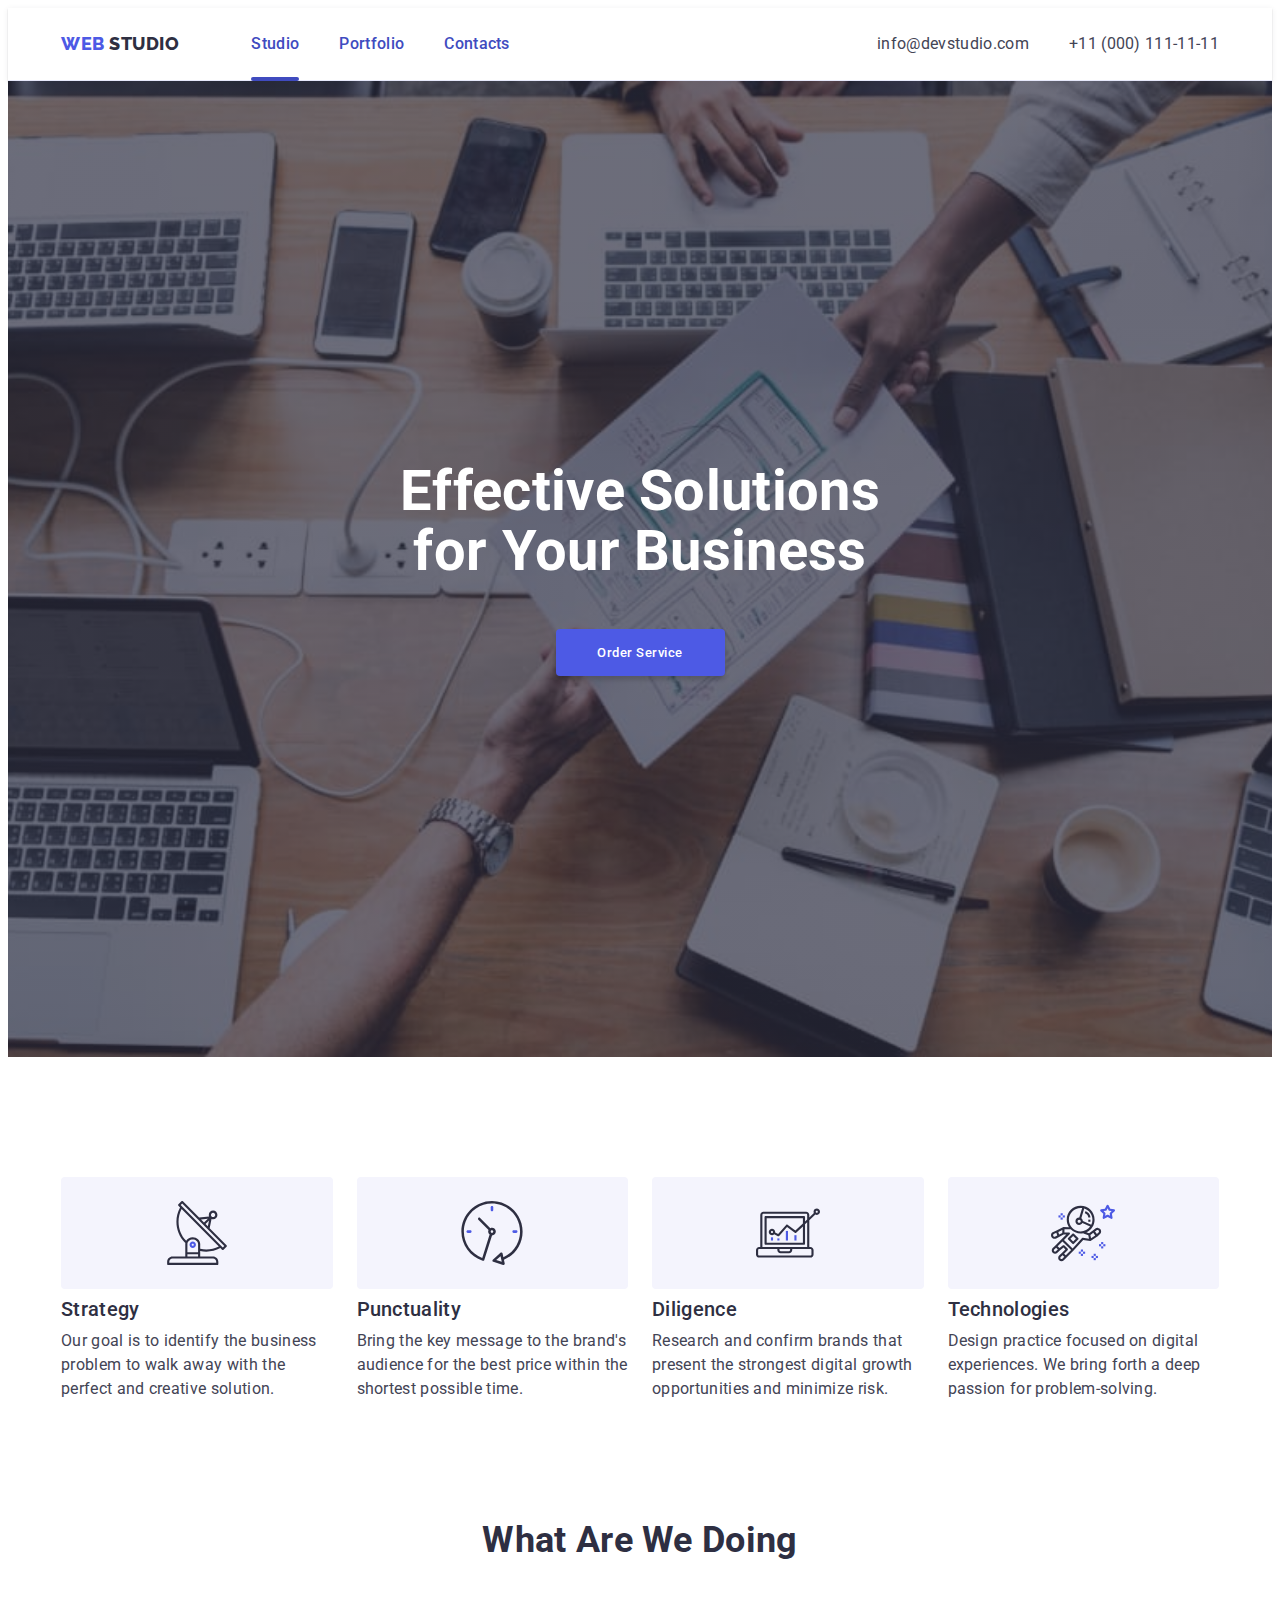
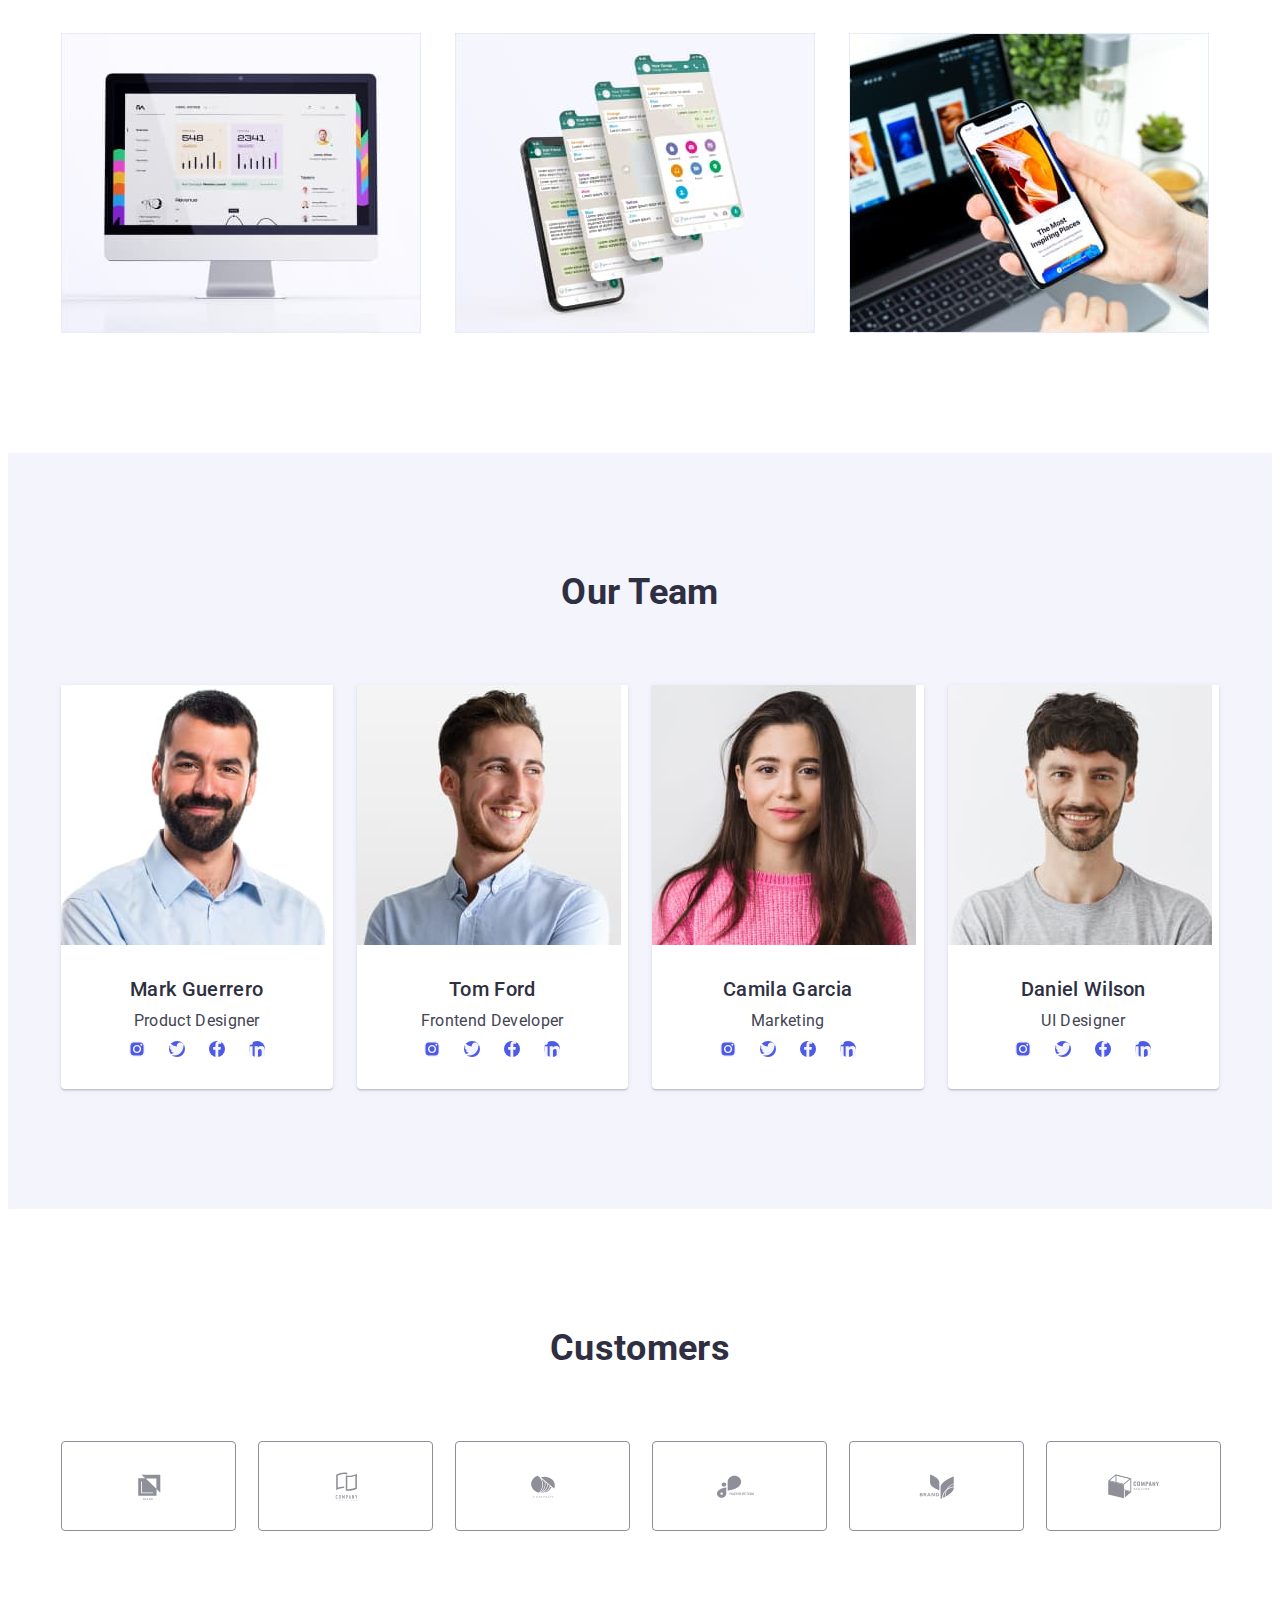
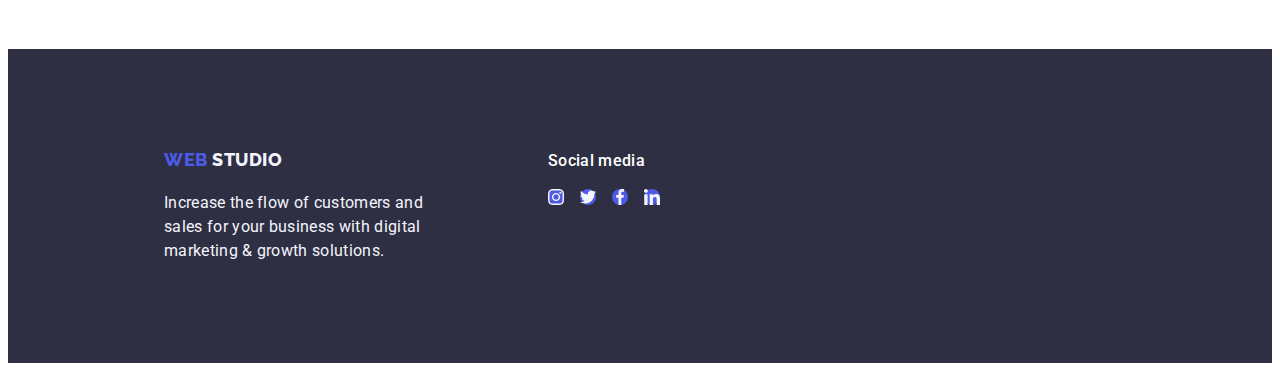
==== commit 7184140e: "changes according to the list of validator errors" ====
--- a/index.html
+++ b/index.html
@@ -235,41 +235,41 @@
                 <!-- ---------- instagram ---------- -->
                 <li class="social-media-item">
                   <a class="social-media-link link" href="">
-                    <div class="social-media-box">
+                    <!-- <div class="social-media-box"> -->
                       <svg class="icon social-media-icon" width="16" height="16">
                         <use href="./images/icons.svg#icon-social-media-instagram"></use>
                       </svg>
-                    </div>
+                    <!-- </div> -->
                   </a>
                 </li>
                 <!-- ---------- twitter ---------- -->
                 <li class="social-media-item">
                   <a class="social-media-link link" href="">
-                    <div class="social-media-box">
+                    <!-- <div class="social-media-box"> -->
                       <svg class="icon social-media-icon" width="16" height="16">
                         <use href="./images/icons.svg#icon-social-media-twitter"></use>
                       </svg>
-                    </div>
+                    <!-- </div> -->
                   </a>
                 </li>
                 <!-- ---------- facebook ---------- -->
                 <li class="social-media-item">
                   <a class="social-media-link link" href="">
-                    <div class="social-media-box">
+                    <!-- <div class="social-media-box"> -->
                       <svg class="icon social-media-icon" width="16" height="16">
                         <use href="./images/icons.svg#icon-social-media-facebook"></use>
                       </svg>
-                    </div>
+                    <!-- </div> -->
                   </a>
                 </li>
                 <!-- ---------- linkedin ---------- -->
                 <li class="social-media-item">
                   <a class="social-media-link link" href="">
-                    <div class="social-media-box">
+                    <!-- <div class="social-media-box"> -->
                       <svg class="icon social-media-icon" width="16" height="16">
                         <use href="./images/icons.svg#icon-social-media-linkedin"></use>
                       </svg>
-                    </div>
+                    <!-- </div> -->
                   </a>
                 </li>
               </ul>
@@ -289,41 +289,41 @@
                 <!-- ---------- instagram ---------- -->
                 <li class="social-media-item">
                   <a class="social-media-link link" href="">
-                    <div class="social-media-box">
+                    <!-- <div class="social-media-box"> -->
                       <svg class="icon social-media-icon" width="16" height="16">
                         <use href="./images/icons.svg#icon-social-media-instagram"></use>
                       </svg>
-                    </div>
+                    <!-- </div> -->
                   </a>
                 </li>
                 <!-- ---------- twitter ---------- -->
                 <li class="social-media-item">
                   <a class="social-media-link link" href="">
-                    <div class="social-media-box">
+                    <!-- <div class="social-media-box"> -->
                       <svg class="icon social-media-icon" width="16" height="16">
                         <use href="./images/icons.svg#icon-social-media-twitter"></use>
                       </svg>
-                    </div>
+                    <!-- </div> -->
                   </a>
                 </li>
                 <!-- ---------- facebook ---------- -->
                 <li class="social-media-item">
                   <a class="social-media-link link" href="">
-                    <div class="social-media-box">
+                    <!-- <div class="social-media-box"> -->
                       <svg class="icon social-media-icon" width="16" height="16">
                         <use href="./images/icons.svg#icon-social-media-facebook"></use>
                       </svg>
-                    </div>
+                    <!-- </div> -->
                   </a>
                 </li>
                 <!-- ---------- linkedin ---------- -->
                 <li class="social-media-item">
                   <a class="social-media-link link" href="">
-                    <div class="social-media-box">
+                    <!-- <div class="social-media-box"> -->
                       <svg class="icon social-media-icon" width="16" height="16">
                         <use href="./images/icons.svg#icon-social-media-linkedin"></use>
                       </svg>
-                    </div>
+                    <!-- </div> -->
                   </a>
                 </li>
               </ul>
@@ -342,41 +342,41 @@
                 <!-- ---------- instagram ---------- -->
                 <li class="social-media-item">
                   <a class="social-media-link link" href="">
-                    <div class="social-media-box">
+                    <!-- <div class="social-media-box"> -->
                       <svg class="icon social-media-icon" width="16" height="16">
                         <use href="./images/icons.svg#icon-social-media-instagram"></use>
                       </svg>
-                    </div>
+                    <!-- </div> -->
                   </a>
                 </li>
                 <!-- ---------- twitter ---------- -->
                 <li class="social-media-item">
                   <a class="social-media-link link" href="">
-                    <div class="social-media-box">
+                    <!-- <div class="social-media-box"> -->
                       <svg class="icon social-media-icon" width="16" height="16">
                         <use href="./images/icons.svg#icon-social-media-twitter"></use>
                       </svg>
-                    </div>
+                    <!-- </div> -->
                   </a>
                 </li>
                 <!-- ---------- facebook ---------- -->
                 <li class="social-media-item">
                   <a class="social-media-link link" href="">
-                    <div class="social-media-box">
+                    <!-- <div class="social-media-box"> -->
                       <svg class="icon social-media-icon" width="16" height="16">
                         <use href="./images/icons.svg#icon-social-media-facebook"></use>
                       </svg>
-                    </div>
+                    <!-- </div> -->
                   </a>
                 </li>
                 <!-- ---------- linkedin ---------- -->
                 <li class="social-media-item">
                   <a class="social-media-link link" href="">
-                    <div class="social-media-box">
+                    <!-- <div class="social-media-box"> -->
                       <svg class="icon social-media-icon" width="16" height="16">
                         <use href="./images/icons.svg#icon-social-media-linkedin"></use>
                       </svg>
-                    </div>
+                    <!-- </div> -->
                   </a>
                 </li>
               </ul>
@@ -395,41 +395,41 @@
                 <!-- ---------- instagram ---------- -->
                 <li class="social-media-item">
                   <a class="social-media-link link" href="">
-                    <div class="social-media-box">
+                    <!-- <div class="social-media-box"> -->
                       <svg class="icon social-media-icon" width="16" height="16">
                         <use href="./images/icons.svg#icon-social-media-instagram"></use>
                       </svg>
-                    </div>
+                    <!-- </div> -->
                   </a>
                 </li>
                 <!-- ---------- twitter ---------- -->
                 <li class="social-media-item">
                   <a class="social-media-link link" href="">
-                    <div class="social-media-box">
+                    <!-- <div class="social-media-box"> -->
                       <svg class="icon social-media-icon" width="16" height="16">
                         <use href="./images/icons.svg#icon-social-media-twitter"></use>
                       </svg>
-                    </div>
+                    <!-- </div> -->
                   </a>
                 </li>
                 <!-- ---------- facebook ---------- -->
                 <li class="social-media-item">
                   <a class="social-media-link link" href="">
-                    <div class="social-media-box">
+                    <!-- <div class="social-media-box"> -->
                       <svg class="icon social-media-icon" width="16" height="16">
                         <use href="./images/icons.svg#icon-social-media-facebook"></use>
                       </svg>
-                    </div>
+                    <!-- </div> -->
                   </a>
                 </li>
                 <!-- ---------- linkedin ---------- -->
                 <li class="social-media-item">
                   <a class="social-media-link link" href="">
-                    <div class="social-media-box">
+                    <!-- <div class="social-media-box"> -->
                       <svg class="icon social-media-icon" width="16" height="16">
                         <use href="./images/icons.svg#icon-social-media-linkedin"></use>
                       </svg>
-                    </div>
+                    <!-- </div> -->
                   </a>
                 </li>
               </ul>
@@ -557,41 +557,41 @@
         <!-- ---------- instagram ---------- -->
         <li class="social-media-item ">
           <a class="social-media-link link" href="">
-            <div class="social-media-box footer">
+            <!-- <div class="social-media-box footer"> -->
               <svg class="icon social-media-icon" width="16" height="16">
                 <use href="./images/icons.svg#icon-social-media-instagram"></use>
               </svg>
-            </div>
+            <!-- </div> -->
           </a>
         </li>
         <!-- ---------- twitter ---------- -->
         <li class="social-media-item">
           <a class="social-media-link link" href="">
-            <div class="social-media-box footer">
+            <!-- <div class="social-media-box footer"> -->
               <svg class="icon social-media-icon" width="16" height="16">
                 <use href="./images/icons.svg#icon-social-media-twitter"></use>
               </svg>
-            </div>
+            <!-- </div> -->
           </a>
         </li>
         <!-- ---------- facebook ---------- -->
         <li class="social-media-item">
           <a class="social-media-link link" href="">
-            <div class="social-media-box footer">
+            <!-- <div class="social-media-box footer"> -->
               <svg class="icon social-media-icon" width="16" height="16">
                 <use href="./images/icons.svg#icon-social-media-facebook"></use>
               </svg>
-            </div>
+            <!-- </div> -->
           </a>
         </li>
         <!-- ---------- linkedin ---------- -->
         <li class="social-media-item">
           <a class="social-media-link link" href="">
-            <div class="social-media-box footer">
+            <!-- <div class="social-media-box footer"> -->
               <svg class="icon social-media-icon" width="16" height="16">
                 <use href="./images/icons.svg#icon-social-media-linkedin"></use>
               </svg>
-            </div>
+            <!-- </div> -->
           </a>
         </li>
       </ul>
--- a/css/styles.css
+++ b/css/styles.css
@@ -215,6 +215,7 @@
 
 .image,
 svg {
+    
     display: block;
     max-width: 100%;
 }
@@ -233,8 +234,8 @@
 .section {
     max-width: 1440px;
     margin-inline: auto;
-
-}
+}
+.icon{fill: currentColor;}
 
 
 /* 
@@ -304,6 +305,7 @@
     color: #404bbf;
     /* color: var(--crl-dark, #2E2F42); */
     font-weight: var(--body-medium-font-weight, 500);
+    transition: color 250ms cubic-bezier(0.4, 0, 0.2, 1);
 }
 
 .nav-link:hover::after,
@@ -319,6 +321,10 @@
     border-radius: 2px;
     transition: color 250ms cubic-bezier(0.4, 0, 0.2, 1);
 }
+
+
+
+
 
 /* 
 .nav-link:hover,
@@ -347,6 +353,7 @@
 }
 
 .contact-link {
+    transition: color 250ms cubic-bezier(0.4, 0, 0.2, 1);
     display: block;
     padding: 24px 0;
 }
@@ -515,13 +522,14 @@
     display: flex;
     justify-content: center;
     gap: 24px;
+    transition: border-color 250ms cubic-bezier(0.4, 0, 0.2, 1), color 250ms cubic-bezier(0.4, 0, 0.2, 1); 
 }
 
 .customers-list-item {
     /* flex-basis: calc((100% - 5 * 24px) / 6); */
     width: calc((100% - 120px) / 6);
     height:88px; 
-    transition:border-color 250ms cubic-bezier(0.4, 0, 0.2, 1), color 250ms cubic-bezier(0.4, 0, 0.2, 1); 
+    transition: border-color 250ms cubic-bezier(0.4, 0, 0.2, 1), color 250ms cubic-bezier(0.4, 0, 0.2, 1); 
 }
 
 .customers-box-svg {
@@ -640,6 +648,10 @@
     margin-left: 16px;
     margin-right: 16px;
 }
+.social-media-item{
+transition: border-color 250ms cubic-bezier(0.4, 0, 0.2, 1), color 250ms cubic-bezier(0.4, 0, 0.2, 1); 
+}
+
 
 .social-media-box {
     display: flex;
@@ -842,15 +854,14 @@
     border: 1px solid rgba(0, 0, 0, 0.1);
     cursor: pointer; 
     transition: background-color 250ms cubic-bezier(0.4, 0, 0.2, 1), border 250ms cubic-bezier(0.4, 0, 0.2, 1); 
-    
     position: absolute;
     z-index: 2;
     top: 24px;
     right: 24px;
-    background-color: transparent;
+    /* background-color: transparent;
     border: none;
     padding: 0;
-    line-height: 0;
+    line-height: 0;  */
 }
 
 .close-btn:hover,
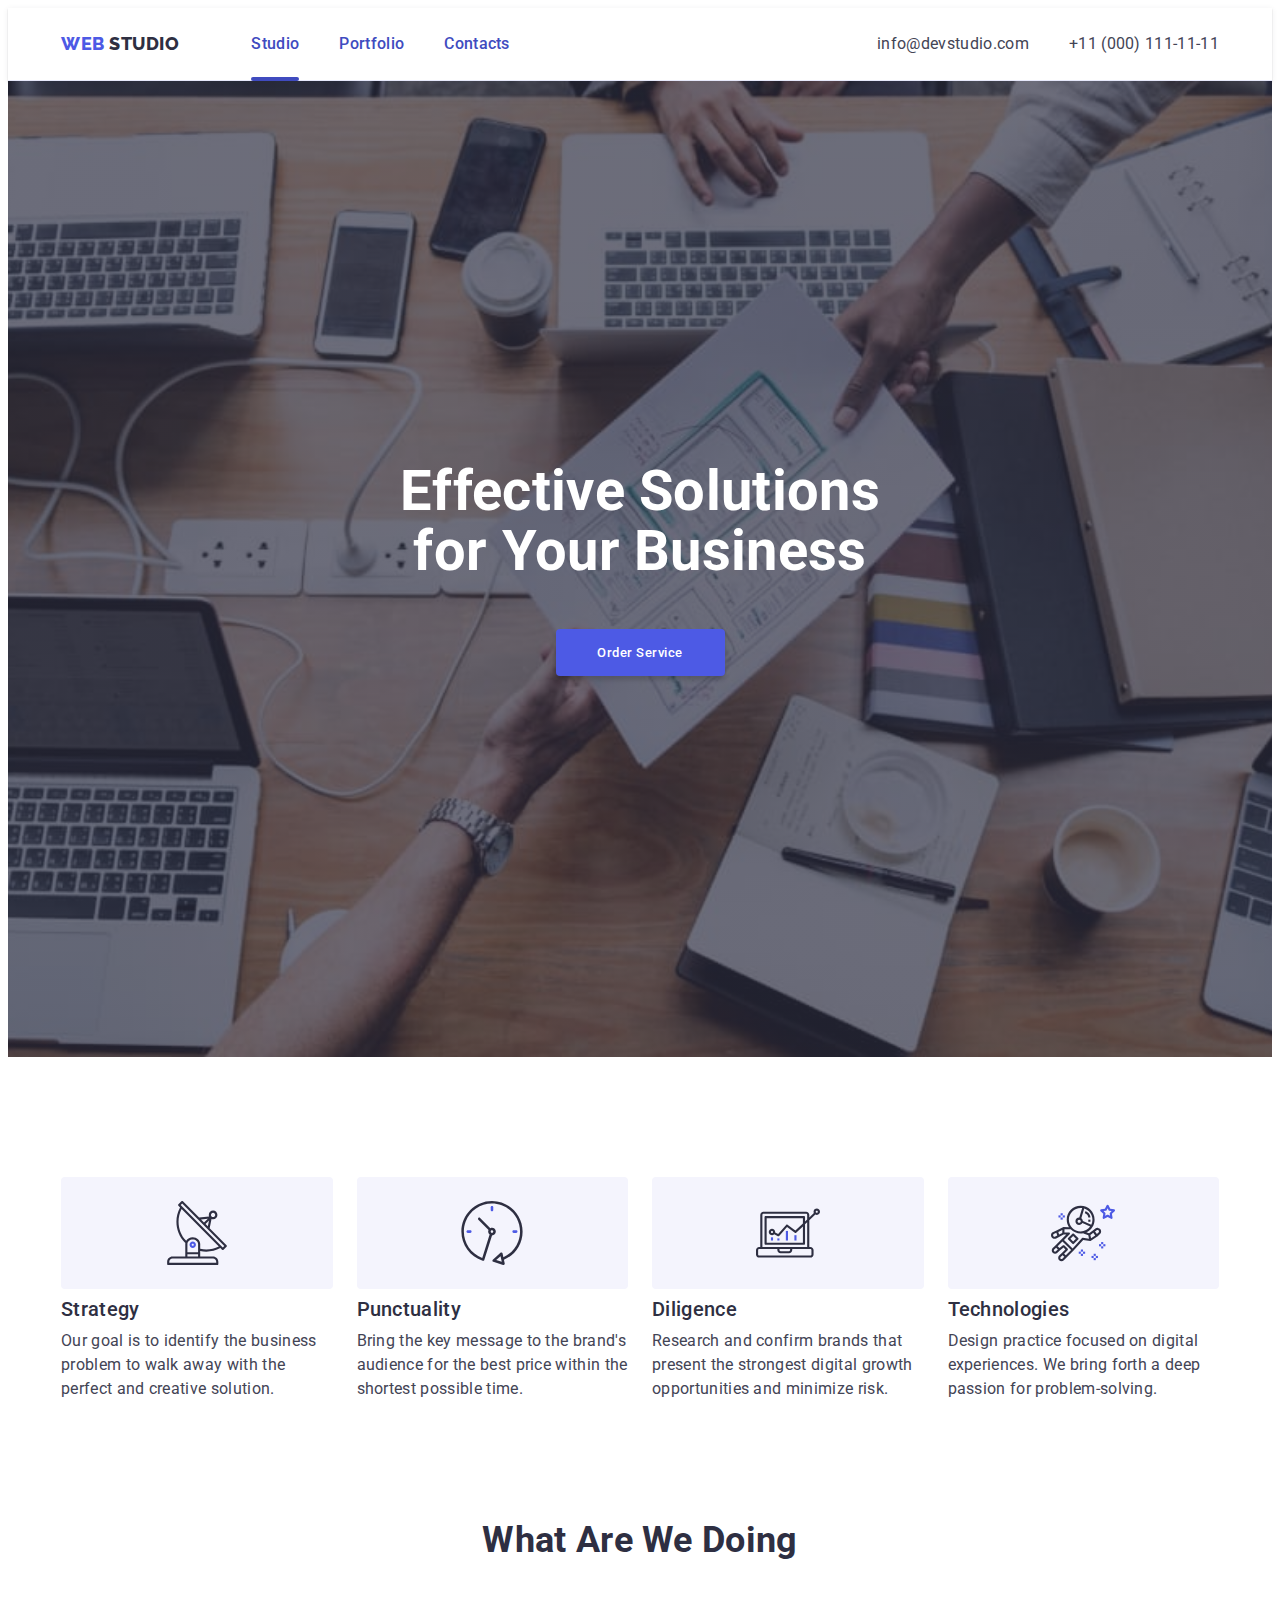
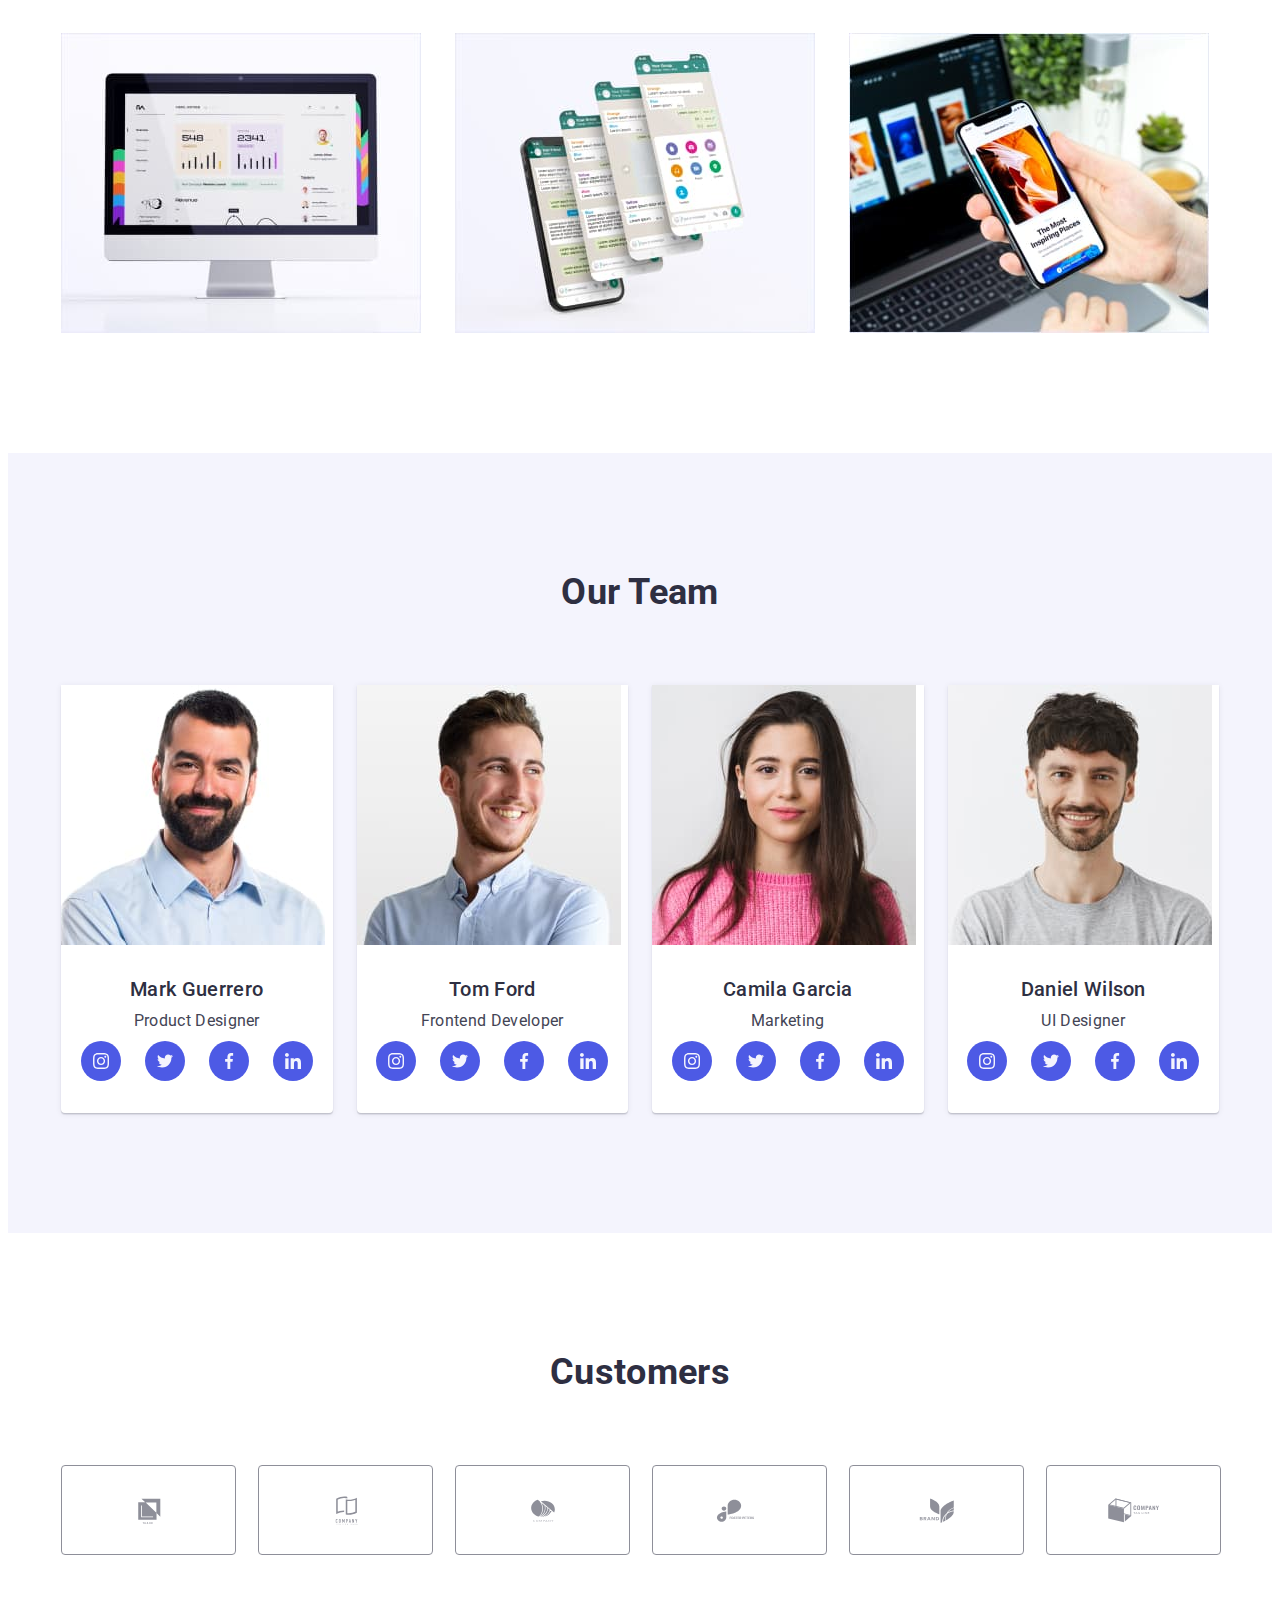
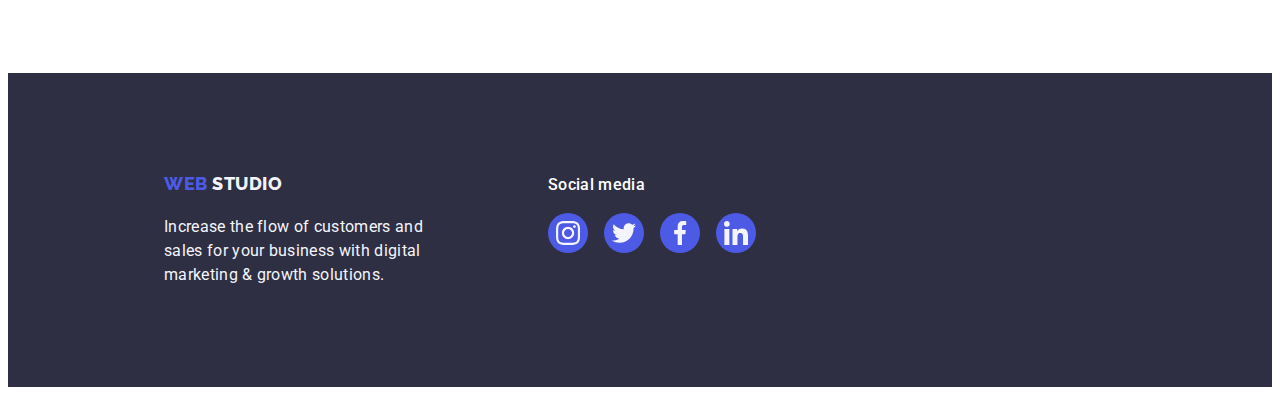
==== commit bc88c7ac: "changes according to the list of validator errors" ====
--- a/index.html
+++ b/index.html
@@ -558,7 +558,7 @@
         <li class="social-media-item ">
           <a class="social-media-link link" href="">
             <!-- <div class="social-media-box footer"> -->
-              <svg class="icon social-media-icon" width="16" height="16">
+              <svg class="icon social-media-icon" width="24" height="24">
                 <use href="./images/icons.svg#icon-social-media-instagram"></use>
               </svg>
             <!-- </div> -->
@@ -568,7 +568,7 @@
         <li class="social-media-item">
           <a class="social-media-link link" href="">
             <!-- <div class="social-media-box footer"> -->
-              <svg class="icon social-media-icon" width="16" height="16">
+              <svg class="icon social-media-icon" width="24" height="24">
                 <use href="./images/icons.svg#icon-social-media-twitter"></use>
               </svg>
             <!-- </div> -->
@@ -578,7 +578,7 @@
         <li class="social-media-item">
           <a class="social-media-link link" href="">
             <!-- <div class="social-media-box footer"> -->
-              <svg class="icon social-media-icon" width="16" height="16">
+              <svg class="icon social-media-icon" width="24" height="24">
                 <use href="./images/icons.svg#icon-social-media-facebook"></use>
               </svg>
             <!-- </div> -->
@@ -588,7 +588,7 @@
         <li class="social-media-item">
           <a class="social-media-link link" href="">
             <!-- <div class="social-media-box footer"> -->
-              <svg class="icon social-media-icon" width="16" height="16">
+              <svg class="icon social-media-icon" width="24" height="24">
                 <use href="./images/icons.svg#icon-social-media-linkedin"></use>
               </svg>
             <!-- </div> -->
--- a/css/styles.css
+++ b/css/styles.css
@@ -522,14 +522,13 @@
     display: flex;
     justify-content: center;
     gap: 24px;
-    transition: border-color 250ms cubic-bezier(0.4, 0, 0.2, 1), color 250ms cubic-bezier(0.4, 0, 0.2, 1); 
 }
 
 .customers-list-item {
     /* flex-basis: calc((100% - 5 * 24px) / 6); */
     width: calc((100% - 120px) / 6);
     height:88px; 
-    transition: border-color 250ms cubic-bezier(0.4, 0, 0.2, 1), color 250ms cubic-bezier(0.4, 0, 0.2, 1); 
+    transition: border-color 250ms cubic-bezier(0.4, 0, 0.2, 1), color 250ms cubic-bezier(0.4, 0, 0.2, 1);
 }
 
 .customers-box-svg {
@@ -540,7 +539,7 @@
     border: 1px solid #8E8F99;
     border-radius: 4px;
 }
-
+/* 
 .customers-icon {
     fill: #8E8F99;
 }
@@ -555,7 +554,7 @@
 .customers-box-svg:focus {
     border-color: #404BBF;
     transition: border-color 250ms cubic-bezier(0.4, 0, 0.2, 1)
-}
+} */
 
 .customers-link{
     width: 100%;
@@ -582,6 +581,7 @@
 .footer-container{
     display: flex;
     align-items: baseline;
+    margin-right: 120px
 
 }
 .main-footer {
@@ -647,9 +647,12 @@
     margin-top: 8px;
     margin-left: 16px;
     margin-right: 16px;
+   
 }
 .social-media-item{
-transition: border-color 250ms cubic-bezier(0.4, 0, 0.2, 1), color 250ms cubic-bezier(0.4, 0, 0.2, 1); 
+    width: 40px;
+    height: 40px;
+    transition: background-color 250ms cubic-bezier(0.4, 0, 0.2, 1); 
 }
 
 
@@ -765,8 +768,14 @@
 .portfolio-card-link:hover,
 .portfolio-card-link:focus 
 {
+    transform: translateY(0%);
     box-shadow:0px 1px 6px rgba(46, 47, 66, 0.08), 0px 1px 1px rgba(46, 47, 66, 0.16), 0px 2px 1px rgba(46, 47, 66, 0.08); 
 
+}
+
+.container-card-img{
+    position: relative; 
+    overflow: hidden; 
 }
 
 
@@ -795,9 +804,21 @@
 }
 
 .overlay-text {
-    width: 296px;
+    position: absolute;
+    top: 0; 
+    font-size: 16px;
+    line-height: 1.5; 
+    letter-spacing: 0.02em;
+    color:#f4f4fd;
+    padding: 40px 32px;
+    background-color: #4d5ae5;
+    height: 100%;
+    width: 100%;
+    transform: translateY(100%); 
+    transition: transform 250ms cubic-bezier(0.4, 0, 0.2, 1); 
+    /* width: 296px;
     padding-top: 40px;
-    color: var(--crl-light, #F4F4FD);
+    color: var(--crl-light, #F4F4FD); */
 }
 
 
@@ -844,6 +865,8 @@
 }
 
 .close-btn {
+    padding: 0;
+    
     width: 24px; 
     height: 24px;
     border-radius: 50%; 
@@ -859,15 +882,16 @@
     top: 24px;
     right: 24px;
     /* background-color: transparent;
-    border: none;
-    padding: 0;
+   
+   
     line-height: 0;  */
 }
 
 .close-btn:hover,
 .close-btn:focus{
+    border: none;
     background-color: #404bbf; 
-    fill: #ffffff
+    fill: #ffffff;
 
 }
 
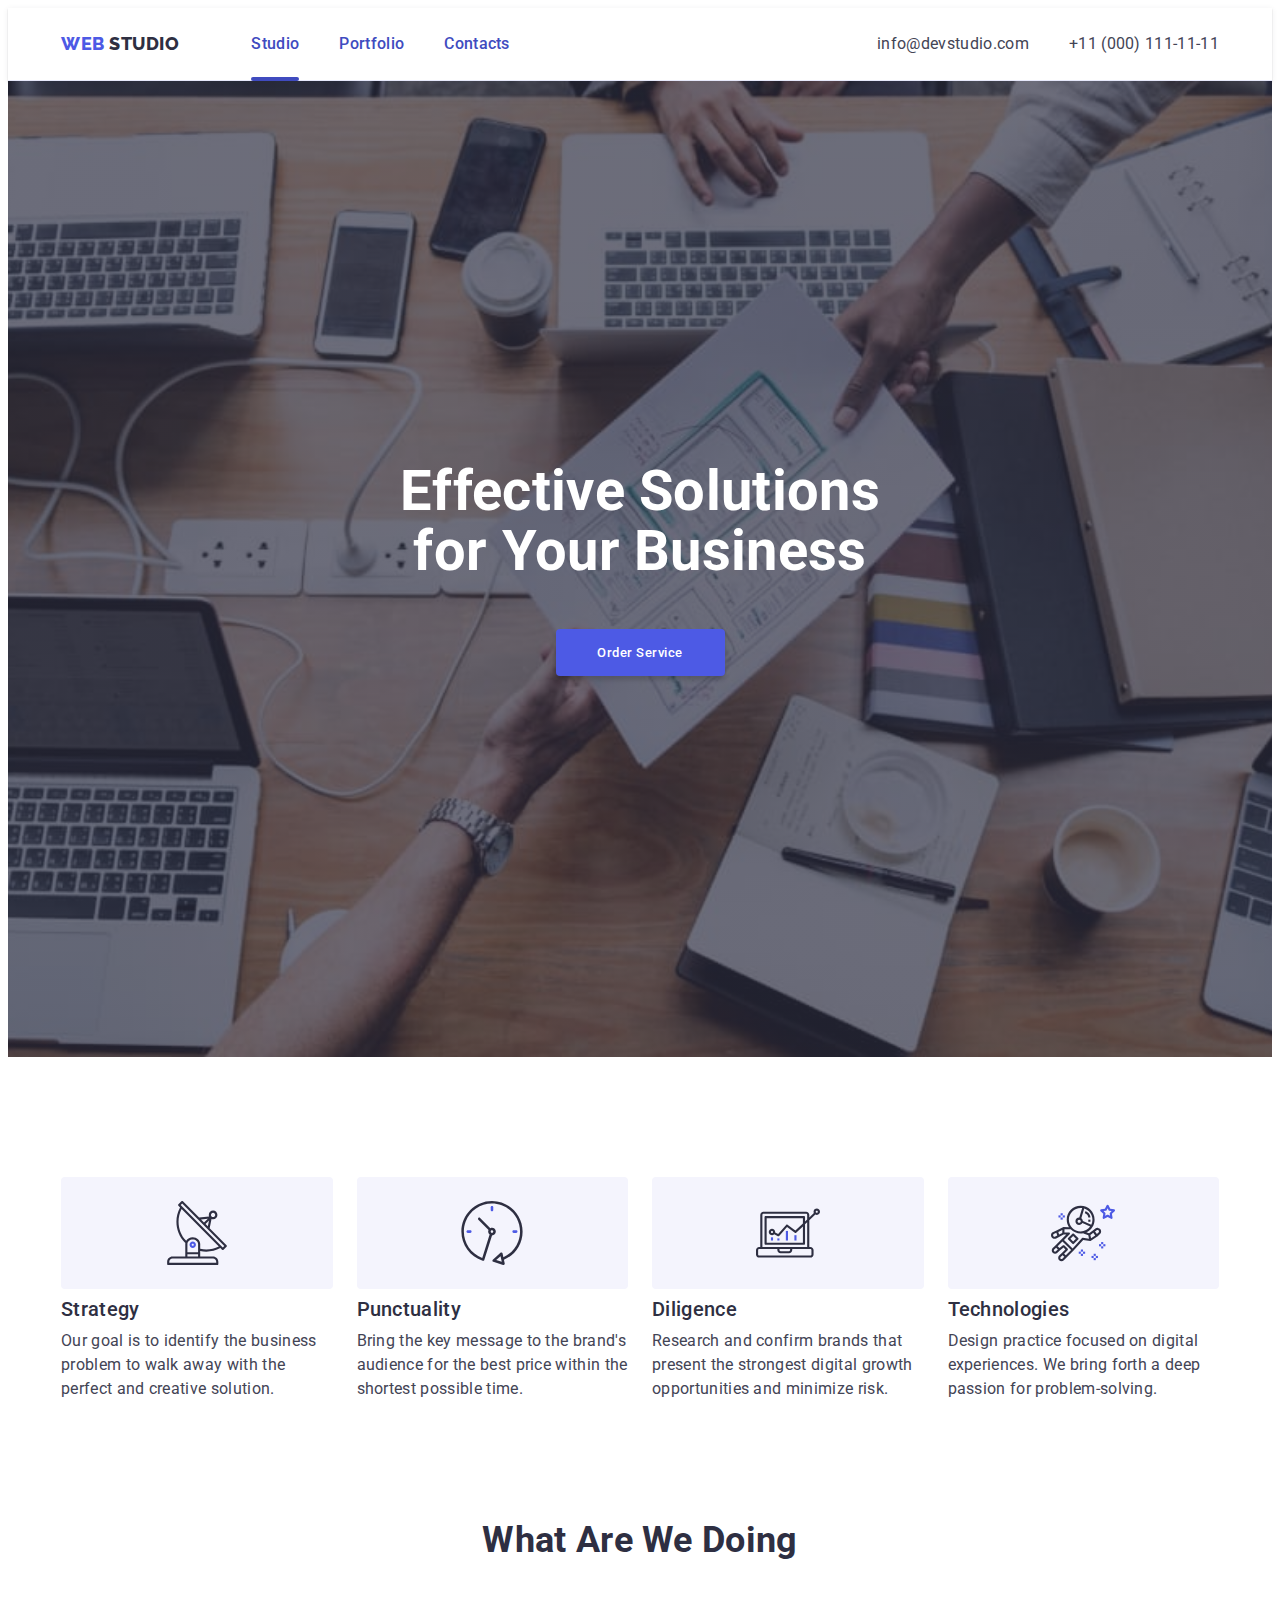
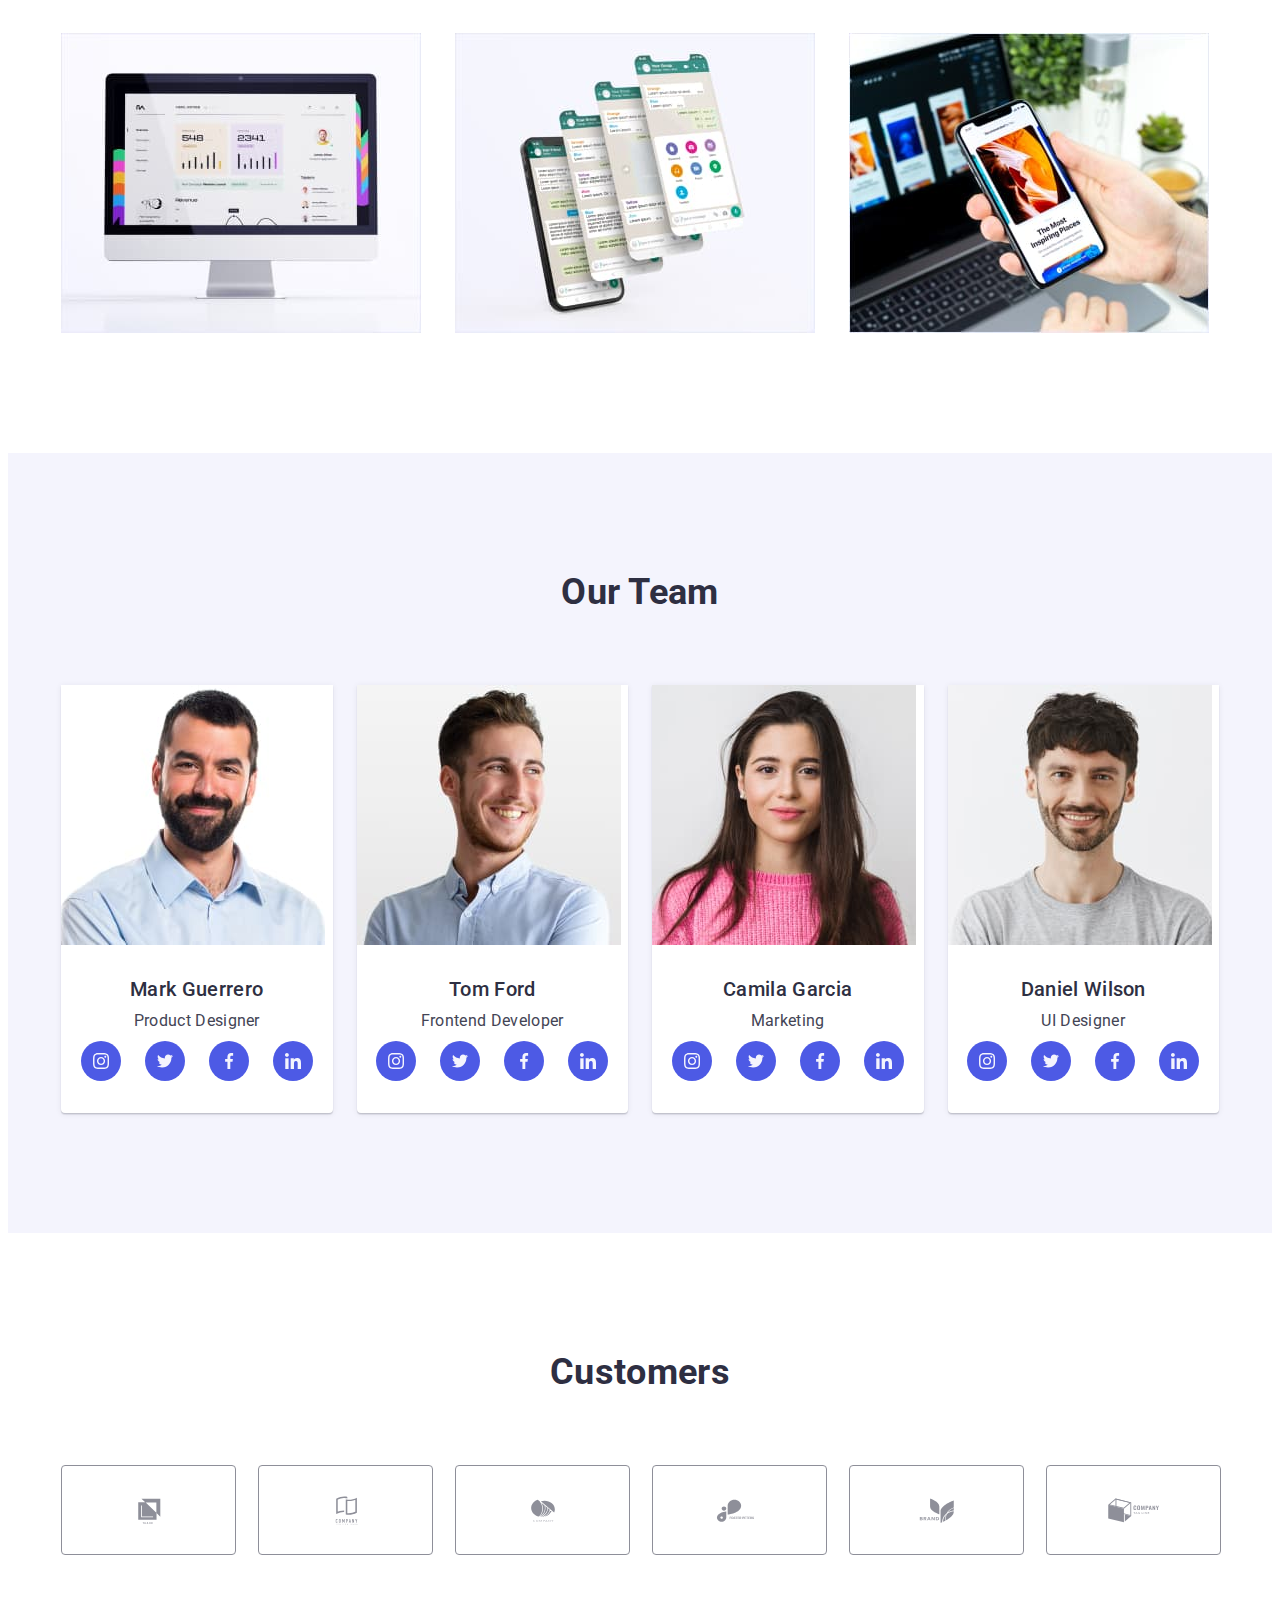
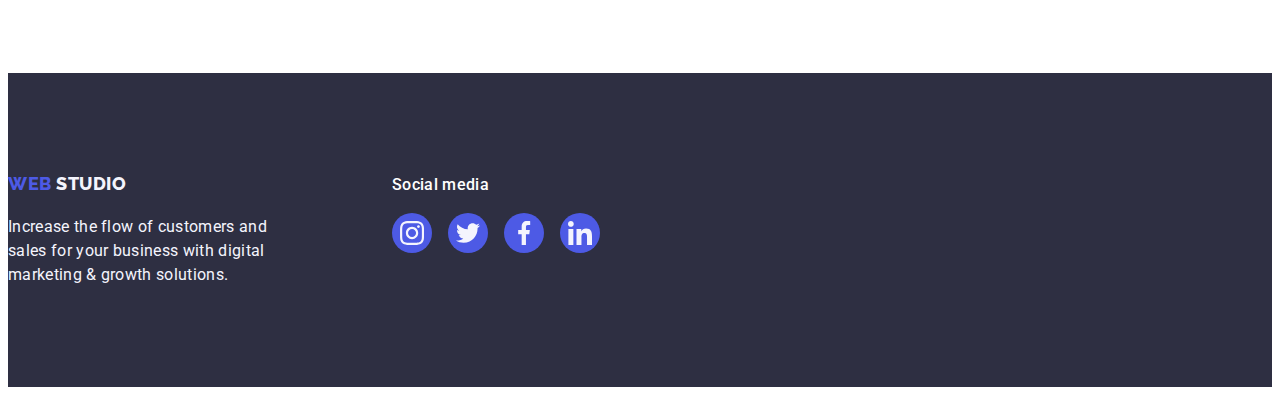
==== commit 34ae9844: "changes according to the list of validator errors" ====
--- a/index.html
+++ b/index.html
@@ -235,41 +235,41 @@
                 <!-- ---------- instagram ---------- -->
                 <li class="social-media-item">
                   <a class="social-media-link link" href="">
-                    <!-- <div class="social-media-box"> -->
+           
                       <svg class="icon social-media-icon" width="16" height="16">
                         <use href="./images/icons.svg#icon-social-media-instagram"></use>
                       </svg>
-                    <!-- </div> -->
+              
                   </a>
                 </li>
                 <!-- ---------- twitter ---------- -->
                 <li class="social-media-item">
                   <a class="social-media-link link" href="">
-                    <!-- <div class="social-media-box"> -->
+             
                       <svg class="icon social-media-icon" width="16" height="16">
                         <use href="./images/icons.svg#icon-social-media-twitter"></use>
                       </svg>
-                    <!-- </div> -->
+               
                   </a>
                 </li>
                 <!-- ---------- facebook ---------- -->
                 <li class="social-media-item">
                   <a class="social-media-link link" href="">
-                    <!-- <div class="social-media-box"> -->
+                   
                       <svg class="icon social-media-icon" width="16" height="16">
                         <use href="./images/icons.svg#icon-social-media-facebook"></use>
                       </svg>
-                    <!-- </div> -->
+                 
                   </a>
                 </li>
                 <!-- ---------- linkedin ---------- -->
                 <li class="social-media-item">
                   <a class="social-media-link link" href="">
-                    <!-- <div class="social-media-box"> -->
+            
                       <svg class="icon social-media-icon" width="16" height="16">
                         <use href="./images/icons.svg#icon-social-media-linkedin"></use>
                       </svg>
-                    <!-- </div> -->
+                
                   </a>
                 </li>
               </ul>
@@ -289,41 +289,41 @@
                 <!-- ---------- instagram ---------- -->
                 <li class="social-media-item">
                   <a class="social-media-link link" href="">
-                    <!-- <div class="social-media-box"> -->
+                
                       <svg class="icon social-media-icon" width="16" height="16">
                         <use href="./images/icons.svg#icon-social-media-instagram"></use>
                       </svg>
-                    <!-- </div> -->
+            
                   </a>
                 </li>
                 <!-- ---------- twitter ---------- -->
                 <li class="social-media-item">
                   <a class="social-media-link link" href="">
-                    <!-- <div class="social-media-box"> -->
+                  
                       <svg class="icon social-media-icon" width="16" height="16">
                         <use href="./images/icons.svg#icon-social-media-twitter"></use>
                       </svg>
-                    <!-- </div> -->
+          
                   </a>
                 </li>
                 <!-- ---------- facebook ---------- -->
                 <li class="social-media-item">
                   <a class="social-media-link link" href="">
-                    <!-- <div class="social-media-box"> -->
+          
                       <svg class="icon social-media-icon" width="16" height="16">
                         <use href="./images/icons.svg#icon-social-media-facebook"></use>
                       </svg>
-                    <!-- </div> -->
+          
                   </a>
                 </li>
                 <!-- ---------- linkedin ---------- -->
                 <li class="social-media-item">
                   <a class="social-media-link link" href="">
-                    <!-- <div class="social-media-box"> -->
+       
                       <svg class="icon social-media-icon" width="16" height="16">
                         <use href="./images/icons.svg#icon-social-media-linkedin"></use>
                       </svg>
-                    <!-- </div> -->
+     
                   </a>
                 </li>
               </ul>
@@ -342,7 +342,7 @@
                 <!-- ---------- instagram ---------- -->
                 <li class="social-media-item">
                   <a class="social-media-link link" href="">
-                    <!-- <div class="social-media-box"> -->
+                    
                       <svg class="icon social-media-icon" width="16" height="16">
                         <use href="./images/icons.svg#icon-social-media-instagram"></use>
                       </svg>
@@ -352,31 +352,31 @@
                 <!-- ---------- twitter ---------- -->
                 <li class="social-media-item">
                   <a class="social-media-link link" href="">
-                    <!-- <div class="social-media-box"> -->
+            
                       <svg class="icon social-media-icon" width="16" height="16">
                         <use href="./images/icons.svg#icon-social-media-twitter"></use>
                       </svg>
-                    <!-- </div> -->
+           
                   </a>
                 </li>
                 <!-- ---------- facebook ---------- -->
                 <li class="social-media-item">
                   <a class="social-media-link link" href="">
-                    <!-- <div class="social-media-box"> -->
+                 
                       <svg class="icon social-media-icon" width="16" height="16">
                         <use href="./images/icons.svg#icon-social-media-facebook"></use>
                       </svg>
-                    <!-- </div> -->
+             
                   </a>
                 </li>
                 <!-- ---------- linkedin ---------- -->
                 <li class="social-media-item">
                   <a class="social-media-link link" href="">
-                    <!-- <div class="social-media-box"> -->
+          
                       <svg class="icon social-media-icon" width="16" height="16">
                         <use href="./images/icons.svg#icon-social-media-linkedin"></use>
                       </svg>
-                    <!-- </div> -->
+         
                   </a>
                 </li>
               </ul>
@@ -395,41 +395,41 @@
                 <!-- ---------- instagram ---------- -->
                 <li class="social-media-item">
                   <a class="social-media-link link" href="">
-                    <!-- <div class="social-media-box"> -->
+             
                       <svg class="icon social-media-icon" width="16" height="16">
                         <use href="./images/icons.svg#icon-social-media-instagram"></use>
                       </svg>
-                    <!-- </div> -->
+       
                   </a>
                 </li>
                 <!-- ---------- twitter ---------- -->
                 <li class="social-media-item">
                   <a class="social-media-link link" href="">
-                    <!-- <div class="social-media-box"> -->
+             
                       <svg class="icon social-media-icon" width="16" height="16">
                         <use href="./images/icons.svg#icon-social-media-twitter"></use>
                       </svg>
-                    <!-- </div> -->
+              
                   </a>
                 </li>
                 <!-- ---------- facebook ---------- -->
                 <li class="social-media-item">
                   <a class="social-media-link link" href="">
-                    <!-- <div class="social-media-box"> -->
+
                       <svg class="icon social-media-icon" width="16" height="16">
                         <use href="./images/icons.svg#icon-social-media-facebook"></use>
                       </svg>
-                    <!-- </div> -->
+  
                   </a>
                 </li>
                 <!-- ---------- linkedin ---------- -->
                 <li class="social-media-item">
                   <a class="social-media-link link" href="">
-                    <!-- <div class="social-media-box"> -->
+       
                       <svg class="icon social-media-icon" width="16" height="16">
                         <use href="./images/icons.svg#icon-social-media-linkedin"></use>
                       </svg>
-                    <!-- </div> -->
+           
                   </a>
                 </li>
               </ul>
@@ -458,61 +458,61 @@
           <!-- block 1 -->
           <li class="customers-list-item">
             <a class="customers-link" href="">
-              <!-- <div class="customers-box-svg"> -->
+           
                 <svg class="icon customers-icon" width="104" height="56">
                   <use href="./images/icons.svg#icon-logo"></use>
                 </svg>
-              <!-- </div> -->
+           
             </a>
           </li>
           <!-- block 2 -->
           <li class="customers-list-item">
             <a class="customers-link" href="">
-              <!-- <div class="customers-box-svg"> -->
+              
                 <svg class="icon customers-icon" width="104" height="56">
                   <use href="./images/icons.svg#icon-logo1"></use>
                 </svg>
-              <!-- </div> -->
+             
             </a>
           </li>
           <!-- block 3 -->
           <li class="customers-list-item">
             <a class="customers-link" href="">
-              <!-- <div class="customers-box-svg"> -->
+       
                 <svg class="icon customers-icon" width="104" height="56">
                   <use href="./images/icons.svg#icon-logo2"></use>
                 </svg>
-              <!-- </div> -->
+   
             </a>
           </li>
           <!-- block 4 -->
           <li class="customers-list-item">
             <a class="customers-link" href="">
-              <!-- <div class="customers-box-svg"> -->
+         
                 <svg class="icon customers-icon" width="104" height="56">
                   <use href="./images/icons.svg#icon-logo3"></use>
                 </svg>
-              <!-- </div> -->
+          
             </a>
           </li>
           <!-- block 5 -->
           <li class="customers-list-item">
             <a class="customers-link" href="">
-              <!-- <div class="customers-box-svg"> -->
+            
                 <svg class="icon customers-icon" width="104" height="56">
                   <use href="./images/icons.svg#icon-logo4"></use>
                 </svg>
-              <!-- </div> -->
+             
             </a>
           </li>
           <!-- block 6 -->
           <li class="customers-list-item">
             <a class="customers-link" href="">
-              <!-- <div class="customers-box-svg"> -->
+           
                 <svg class="icon customers-icon" width="104" height="56">
                   <use href="./images/icons.svg#icon-logo5"></use>
                 </svg>
-              <!-- </div> -->
+        
             </a>
           </li>
         </ul>
@@ -554,44 +554,44 @@
       <p class="footer-subtitle subtitle">Social media</p>
       <!-- ---------- Social media  ---------- -->
       <ul class="footer-social-media-list list">
-        <!-- ---------- instagram ---------- -->
+        
         <li class="social-media-item ">
           <a class="social-media-link link" href="">
-            <!-- <div class="social-media-box footer"> -->
+            
               <svg class="icon social-media-icon" width="24" height="24">
                 <use href="./images/icons.svg#icon-social-media-instagram"></use>
               </svg>
-            <!-- </div> -->
+            
           </a>
         </li>
         <!-- ---------- twitter ---------- -->
         <li class="social-media-item">
           <a class="social-media-link link" href="">
-            <!-- <div class="social-media-box footer"> -->
+           
               <svg class="icon social-media-icon" width="24" height="24">
                 <use href="./images/icons.svg#icon-social-media-twitter"></use>
               </svg>
-            <!-- </div> -->
+            
           </a>
         </li>
         <!-- ---------- facebook ---------- -->
         <li class="social-media-item">
           <a class="social-media-link link" href="">
-            <!-- <div class="social-media-box footer"> -->
+          
               <svg class="icon social-media-icon" width="24" height="24">
                 <use href="./images/icons.svg#icon-social-media-facebook"></use>
               </svg>
-            <!-- </div> -->
+          
           </a>
         </li>
         <!-- ---------- linkedin ---------- -->
         <li class="social-media-item">
           <a class="social-media-link link" href="">
-            <!-- <div class="social-media-box footer"> -->
+            
               <svg class="icon social-media-icon" width="24" height="24">
                 <use href="./images/icons.svg#icon-social-media-linkedin"></use>
               </svg>
-            <!-- </div> -->
+         
           </a>
         </li>
       </ul>
--- a/css/styles.css
+++ b/css/styles.css
@@ -496,7 +496,7 @@
 
 .team-list-item {
     flex-basis: calc((100% - 3 * 24px) / 4);
-
+    transition: border-color 250ms cubic-bezier(0.4, 0, 0.2, 1), color 250ms cubic-bezier(0.4, 0, 0.2, 1); 
     background-color: var(--crl-white-background, #FFFFFF);
     border-radius: 0px 0px 4px 4px;
     box-shadow: 0px 2px 1px 0px rgba(46, 47, 66, 0.08), 0px 1px 1px 0px rgba(46, 47, 66, 0.16), 0px 1px 6px 0px rgba(46, 47, 66, 0.08);
@@ -522,13 +522,14 @@
     display: flex;
     justify-content: center;
     gap: 24px;
+    
 }
 
 .customers-list-item {
     /* flex-basis: calc((100% - 5 * 24px) / 6); */
     width: calc((100% - 120px) / 6);
     height:88px; 
-    transition: border-color 250ms cubic-bezier(0.4, 0, 0.2, 1), color 250ms cubic-bezier(0.4, 0, 0.2, 1);
+    transition: border-color 250ms cubic-bezier(0.4, 0, 0.2, 1), color 250ms cubic-bezier(0.4, 0, 0.2, 1); 
 }
 
 .customers-box-svg {
@@ -565,6 +566,7 @@
     align-items: center; 
     justify-content: center; 
     color: #8e8f99;
+    transition:border-color 250ms cubic-bezier(0.4, 0, 0.2, 1), color 250ms cubic-bezier(0.4, 0, 0.2, 1); 
 
 }
 .customers-link:hover,
@@ -593,7 +595,6 @@
 
 .mf-text-content-box {
 
-    margin-left: 156px;
     margin-right: 120px;
 }
 
@@ -620,6 +621,7 @@
     display: flex;
     gap: 16px;
     /* margin-top: 8px; */
+    transition:background-color 250ms cubic-bezier(0.4, 0, 0.2, 1); 
 }
 
 .main-footer-text {
@@ -627,13 +629,15 @@
     max-width: 264px;
     color: var(--crl-light, #F4F4FD);
 }
-
-.social-media-box:hover.footer,
-.social-media-box:focus.footer {
-    background-color: var(--crl-success, #31D0AA);
+.social-media-link.footer{transition:background-color 250ms cubic-bezier(0.4, 0, 0.2, 1); }
+.social-media-link:hover.footer,
+.social-media-link:focus.footer {
+    background-color: #31d0aa;
     transition: background-color 250ms cubic-bezier(0.4, 0, 0.2, 1), color 250ms cubic-bezier(0.4, 0, 0.2, 1);
 
 }
+
+
 
 /* 
 ================================================================================ 
@@ -647,7 +651,7 @@
     margin-top: 8px;
     margin-left: 16px;
     margin-right: 16px;
-   
+    transition:background-color 250ms cubic-bezier(0.4, 0, 0.2, 1);
 }
 .social-media-item{
     width: 40px;
@@ -683,6 +687,7 @@
     display: flex; 
     align-items: center;
     justify-content: center;
+    transition: background-color 250ms cubic-bezier(0.4, 0, 0.2, 1); 
   
 }
 .social-media-link:hover,
@@ -704,20 +709,22 @@
 
 /* ================= Filter | Portfolio secondary navigation =================== */
 .portfolio-filter-list {
+    
     display: flex;
     justify-content: center;
     gap: 24px;
     margin-bottom: 72px;
-
-}
-
+   
+}
+.filter-list-item{transition:color 250ms cubic-bezier(0.4, 0, 0.2, 1), background-color 250ms cubic-bezier(0.4, 0, 0.2, 1), border-color 250ms cubic-bezier(0.4, 0, 0.2, 1), box-shadow 250ms cubic-bezier(0.4, 0, 0.2, 1); 
+}
 .filter-btn {
     padding: 12px 24px;
 
     border: 1px solid var(--crl-accent, #e7e9fc);
     color: var(--crl-primary-brand, #4D5AE5);
     background-color: var(--crl-light, #F4F4FD);
-    transition: color 250ms cubic-bezier(0.4, 0, 0.2, 1), background-color 250ms cubic-bezier(0.4, 0, 0.2, 1), border-color 250ms cubic-bezier(0.4, 0, 0.2, 1), box-shadow 250ms cubic-bezier(0.4, 0, 0.2, 1); 
+    transition:color 250ms cubic-bezier(0.4, 0, 0.2, 1), background-color 250ms cubic-bezier(0.4, 0, 0.2, 1), border-color 250ms cubic-bezier(0.4, 0, 0.2, 1), box-shadow 250ms cubic-bezier(0.4, 0, 0.2, 1); 
 }
 
 .filter-btn:hover,
@@ -749,17 +756,14 @@
 
     width: calc((100% - 48px) / 3);
     background: var(--crl-white-background, #FFFFFF);
-}
-
-.card-list-item:hover,
-.card-list-item:focus {
-
-    box-shadow: 0px 2px 1px 0px rgba(46, 47, 66, 0.08), 0px 1px 1px 0px rgba(46, 47, 66, 0.16), 0px 1px 6px 0px rgba(46, 47, 66, 0.08);
     transition: box-shadow 250ms cubic-bezier(0.4, 0, 0.2, 1);
 }
 
+
+
 .portfolio-card-link {
-    display: block; 
+
+    display: block;
     position: relative;
     transition: box-shadow 250ms cubic-bezier(0.4, 0, 0.2, 1); 
 
@@ -815,10 +819,8 @@
     height: 100%;
     width: 100%;
     transform: translateY(100%); 
-    transition: transform 250ms cubic-bezier(0.4, 0, 0.2, 1); 
-    /* width: 296px;
-    padding-top: 40px;
-    color: var(--crl-light, #F4F4FD); */
+    transition: transform 250ms cubic-bezier(0.4, 0, 0.2, 1);
+   
 }
 
 
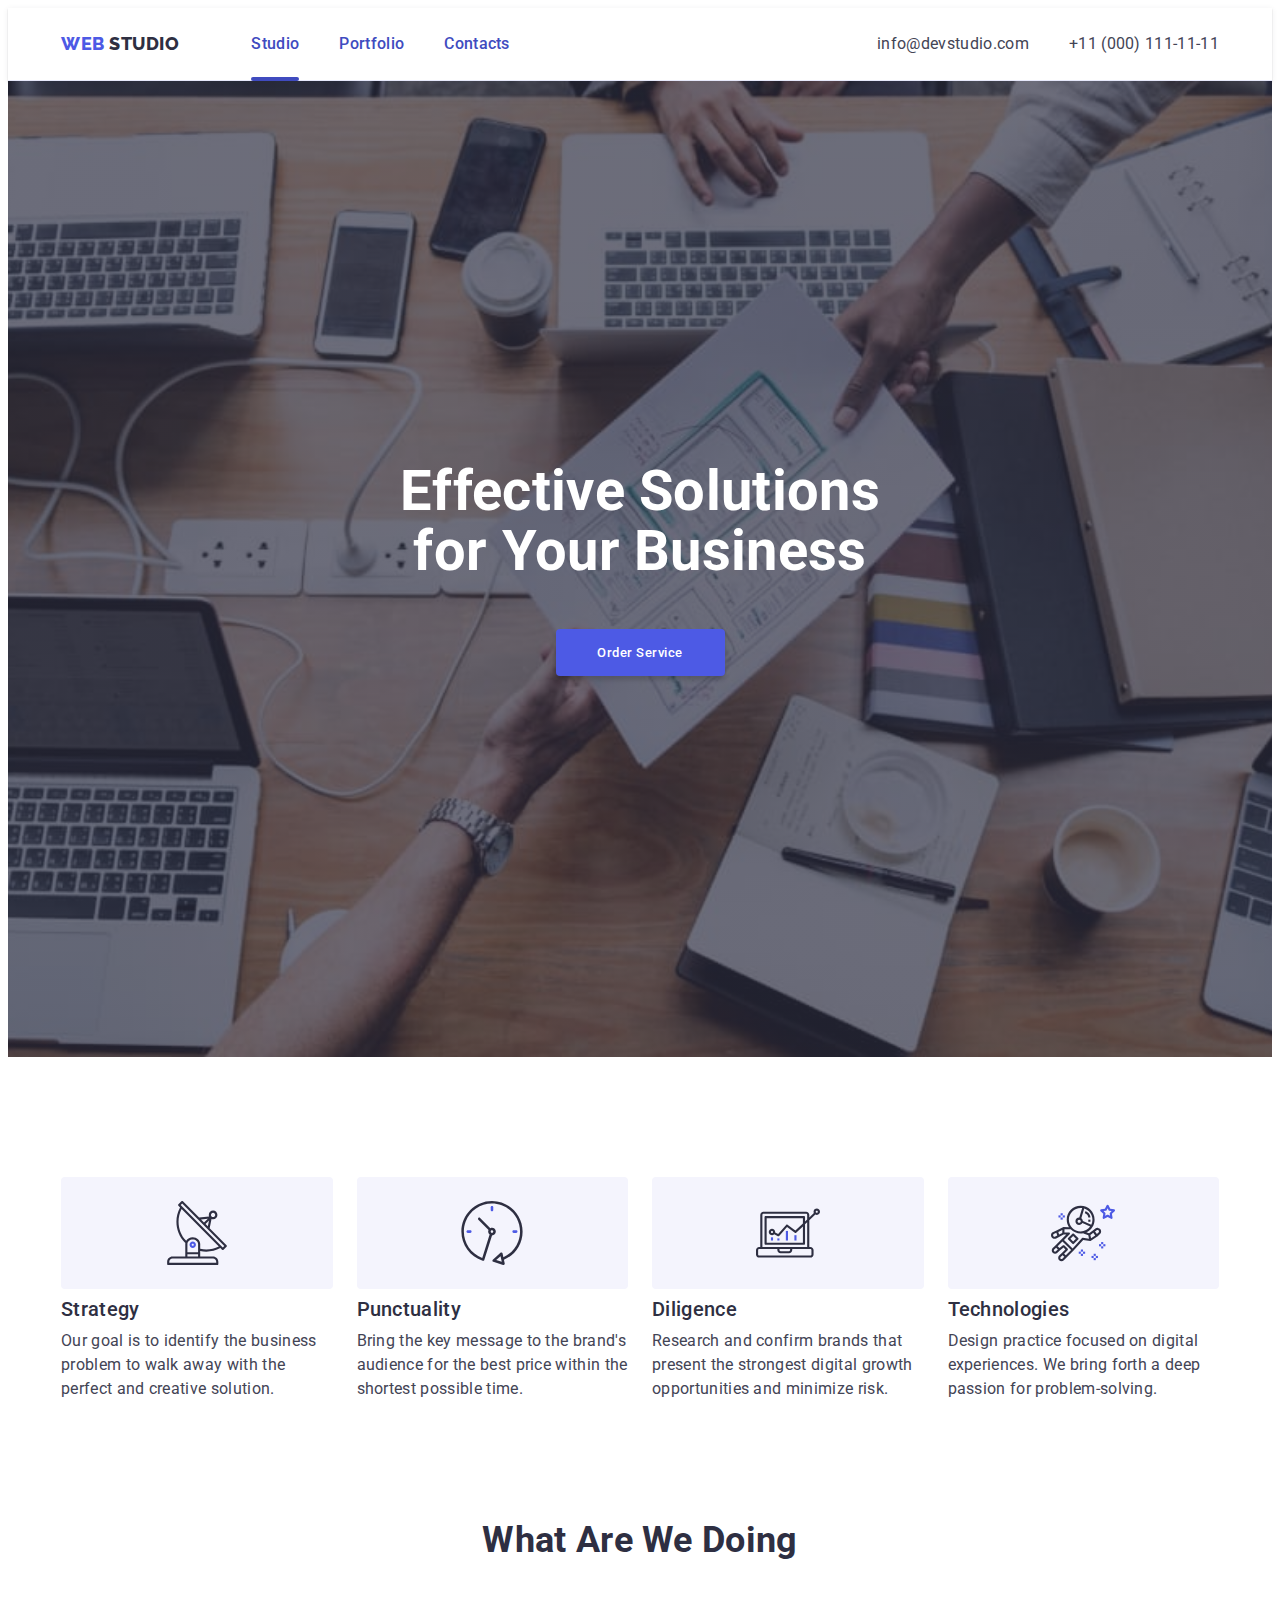
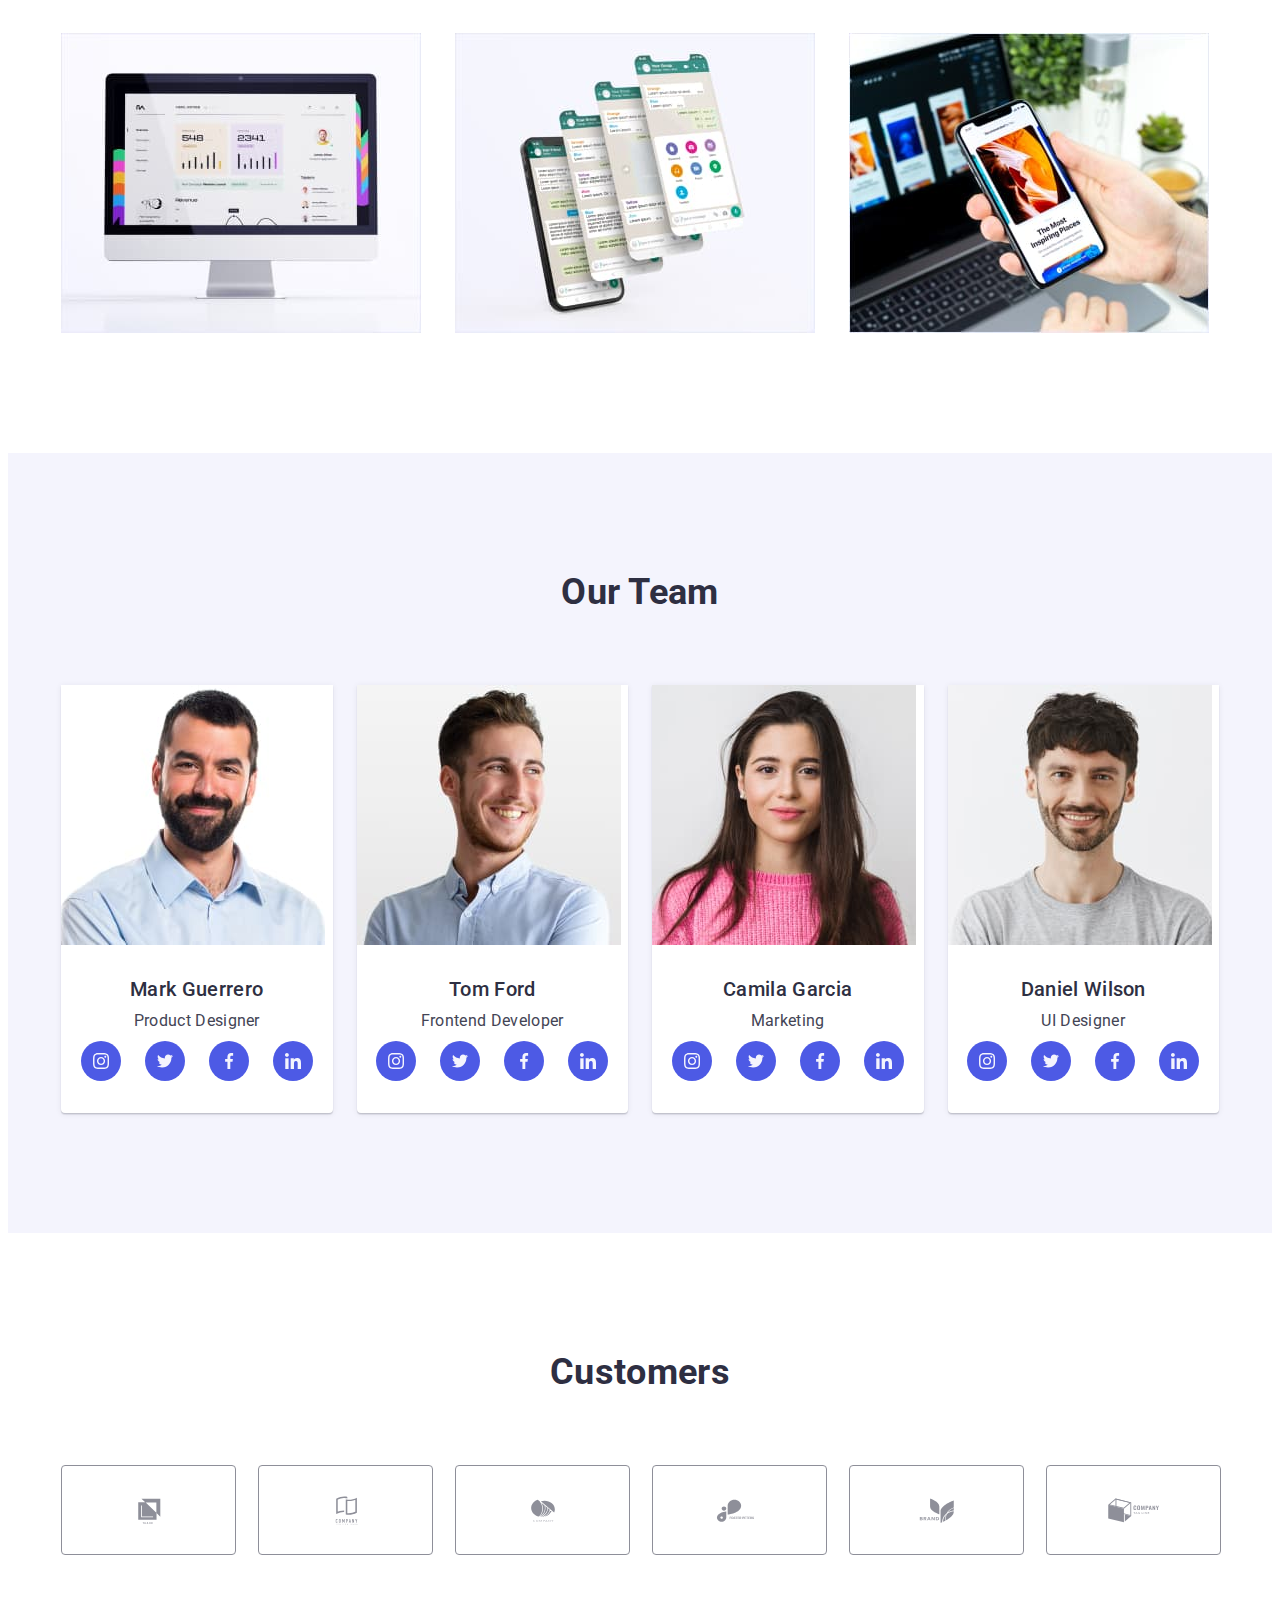
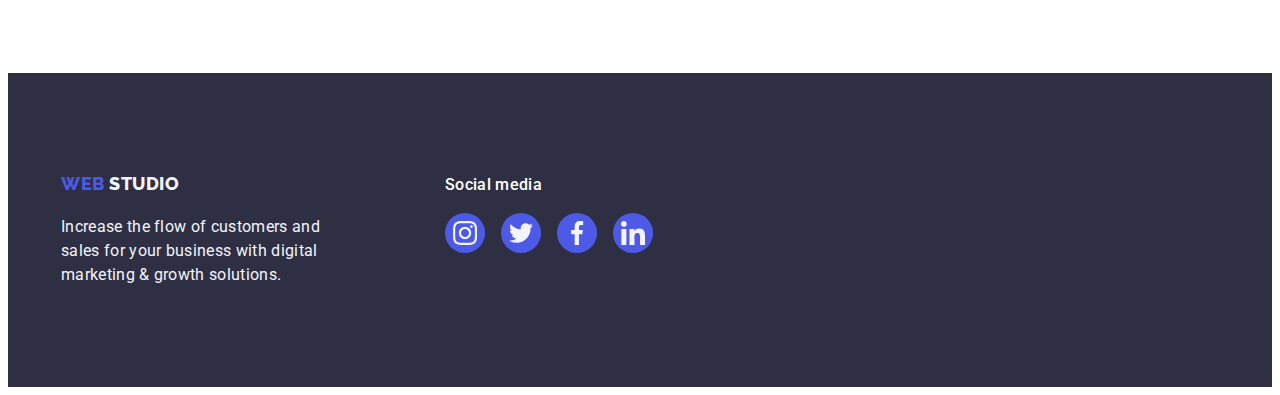
==== commit df779ec5: "changes according to the list of validator errors" ====
--- a/index.html
+++ b/index.html
@@ -537,7 +537,7 @@
 ========================================
 -->
   <footer class="main-footer section">
-    <div class="footer-container">
+    <div class="footer-container container">
     <!-- ---------- Container for styling  ---------- -->
     <div class="mf-text-content-box">
       <!-- ---------- Logo ---------- -->
@@ -556,7 +556,7 @@
       <ul class="footer-social-media-list list">
         
         <li class="social-media-item ">
-          <a class="social-media-link link" href="">
+          <a class="social-media-link link footer" href="">
             
               <svg class="icon social-media-icon" width="24" height="24">
                 <use href="./images/icons.svg#icon-social-media-instagram"></use>
@@ -566,7 +566,7 @@
         </li>
         <!-- ---------- twitter ---------- -->
         <li class="social-media-item">
-          <a class="social-media-link link" href="">
+          <a class="social-media-link link footer" href="">
            
               <svg class="icon social-media-icon" width="24" height="24">
                 <use href="./images/icons.svg#icon-social-media-twitter"></use>
@@ -576,7 +576,7 @@
         </li>
         <!-- ---------- facebook ---------- -->
         <li class="social-media-item">
-          <a class="social-media-link link" href="">
+          <a class="social-media-link link footer" href="">
           
               <svg class="icon social-media-icon" width="24" height="24">
                 <use href="./images/icons.svg#icon-social-media-facebook"></use>
@@ -586,7 +586,7 @@
         </li>
         <!-- ---------- linkedin ---------- -->
         <li class="social-media-item">
-          <a class="social-media-link link" href="">
+          <a class="social-media-link link footer" href="">
             
               <svg class="icon social-media-icon" width="24" height="24">
                 <use href="./images/icons.svg#icon-social-media-linkedin"></use>
--- a/css/styles.css
+++ b/css/styles.css
@@ -125,14 +125,6 @@
     margin-block: 0;
 }
 
-/* img,
-svg {
-    display: block;
-    width: 100%;
-    height: 100%;
-    object-fit: cover;
-    object-position: center;
-} */
 
 /* ======================================== General tag selector values ========================================  */
 
@@ -186,7 +178,7 @@
 .main-title {
     font-size: var(--h1-font-size, 56px);
     line-height: var(--h1-line-height, 1.07);
-    /* letter-spacing: var(--h1-letter-spacing, 0.02em); */
+ 
 }
 
 .title {
@@ -195,7 +187,7 @@
 
     font-size: var(--h2-font-size, 36px);
     line-height: var(--h2-line-height, 1.11);
-    /* letter-spacing: var(--h2-letter-spacing, 0.02em); */
+ 
 
     color: var(--crl-dark, #2E2F42);
 
@@ -208,7 +200,7 @@
     font-size: var(--h3-font-size, 20px);
     font-weight: var(--h3-font-weight, 500);
     line-height: var(--h3-line-height, 1.2);
-    /* letter-spacing: var(--h3-letter-spacing, 0.02em); */
+
     color: var(--crl-dark, #2E2F42);
 }
 
@@ -222,9 +214,9 @@
 
 .btn {
     font-family: inherit;
-    /* font-size: var(--button-font-size, 16px); */
+   
     font-weight: var(--button-font-weight, 500);
-    /* line-height: var(--button-line-height, 1.5); */
+   
     letter-spacing: var(--button-letter-spacing, 0.04em);
 
     border-radius: 4px;
@@ -303,7 +295,7 @@
 
     padding: 24px 0;
     color: #404bbf;
-    /* color: var(--crl-dark, #2E2F42); */
+
     font-weight: var(--body-medium-font-weight, 500);
     transition: color 250ms cubic-bezier(0.4, 0, 0.2, 1);
 }
@@ -323,29 +315,6 @@
 }
 
 
-
-
-
-/* 
-.nav-link:hover,
-.nav-link:focus{ 
-padding-bottom: 20px;
-border-bottom: 4px solid #404BBF;
-border-radius: 2px;
-} */
-/* .nav-link:hover::before,
-.nav-link:focus::before,
-.nav-link.active::before {
-    width: 100%;
-    height: 2px;
-    content: "";
-    background-color: var(--crl-pressed-state, #404BBF);
-    border-radius: 2px;
-} */
-
-/* transition: background-color 2500ms cubic-bezier(0.4, 0, 0.2, 1);
-    /* Як зробити коректно відображення функції ?*/
-
 /* ========================== Contacts header ================================= */
 .contacts-list {
     display: flex;
@@ -526,7 +495,7 @@
 }
 
 .customers-list-item {
-    /* flex-basis: calc((100% - 5 * 24px) / 6); */
+
     width: calc((100% - 120px) / 6);
     height:88px; 
     transition: border-color 250ms cubic-bezier(0.4, 0, 0.2, 1), color 250ms cubic-bezier(0.4, 0, 0.2, 1); 
@@ -540,22 +509,7 @@
     border: 1px solid #8E8F99;
     border-radius: 4px;
 }
-/* 
-.customers-icon {
-    fill: #8E8F99;
-}
-
-.customers-icon:hover,
-.customers-icon:focus {
-    fill: #404BBF;
-    transition: fill 250ms cubic-bezier(0.4, 0, 0.2, 1)
-}
-
-.customers-box-svg:hover,
-.customers-box-svg:focus {
-    border-color: #404BBF;
-    transition: border-color 250ms cubic-bezier(0.4, 0, 0.2, 1)
-} */
+
 
 .customers-link{
     width: 100%;
@@ -583,12 +537,11 @@
 .footer-container{
     display: flex;
     align-items: baseline;
-    margin-right: 120px
+    
 
 }
 .main-footer {
-    display: flex;
-
+    
     background: var(--crl-dark, #2E2F42);
     padding: 100px 0;
 }
@@ -617,10 +570,8 @@
 }
 
 .footer-social-media-list {
-    
     display: flex;
     gap: 16px;
-    /* margin-top: 8px; */
     transition:background-color 250ms cubic-bezier(0.4, 0, 0.2, 1); 
 }
 
@@ -629,9 +580,12 @@
     max-width: 264px;
     color: var(--crl-light, #F4F4FD);
 }
-.social-media-link.footer{transition:background-color 250ms cubic-bezier(0.4, 0, 0.2, 1); }
+.social-media-link.footer{
+    transition:background-color 250ms cubic-bezier(0.4, 0, 0.2, 1);
+ }
+
 .social-media-link:hover.footer,
-.social-media-link:focus.footer {
+.social-media-link:focus.footer{
     background-color: #31d0aa;
     transition: background-color 250ms cubic-bezier(0.4, 0, 0.2, 1), color 250ms cubic-bezier(0.4, 0, 0.2, 1);
 
@@ -784,28 +738,6 @@
 
 
 /* ========================= Overlay in Cards | Portfolio cards ============================= */
-.overlay {
-    position: absolute;
-
-    top: 0;
-    left: 0;
-    display: flex;
-    justify-content: center;
-
-    width: 100%;
-
-    height: calc(100% - 28.57%);
-    background: var(--crl-primary-brand, #4D5AE5);
-
-}
-
-.card-list-item:hover .overlay,
-.card-list-item:focus .overlay {
-    opacity: 1;
-    visibility: visible;
-    pointer-events: painted;
-    transition: opacity 250ms cubic-bezier(0.4, 0, 0.2, 1);
-}
 
 .overlay-text {
     position: absolute;
@@ -822,7 +754,14 @@
     transition: transform 250ms cubic-bezier(0.4, 0, 0.2, 1);
    
 }
-
+.overlay-text:hover,
+.overlay-text:focus{
+    opacity: 1;
+    visibility: visible;
+    pointer-events: painted;
+    transition: opacity 250ms cubic-bezier(0.4, 0, 0.2, 1);
+    transform: translateY(0%);
+}
 
 /*
 ================================================================================ 
@@ -867,8 +806,7 @@
 }
 
 .close-btn {
-    padding: 0;
-    
+    padding: 0; 
     width: 24px; 
     height: 24px;
     border-radius: 50%; 
@@ -883,22 +821,25 @@
     z-index: 2;
     top: 24px;
     right: 24px;
-    /* background-color: transparent;
+
    
    
-    line-height: 0;  */
+ 
 }
 
 .close-btn:hover,
 .close-btn:focus{
     border: none;
     background-color: #404bbf; 
+  
     fill: #ffffff;
-
 }
 
 .close-btn-icon {
     fill: var(--cornflower, #E7E9FC);
-    /* stroke: rgba(0, 0, 0, 0.10); */
     transition: fill 250ms cubic-bezier(0.4, 0, 0.2, 1);
-}+}
+    .close-btn-icon :hover,
+    .close-btn-icon :focus{
+        fill: #ffffff;
+    }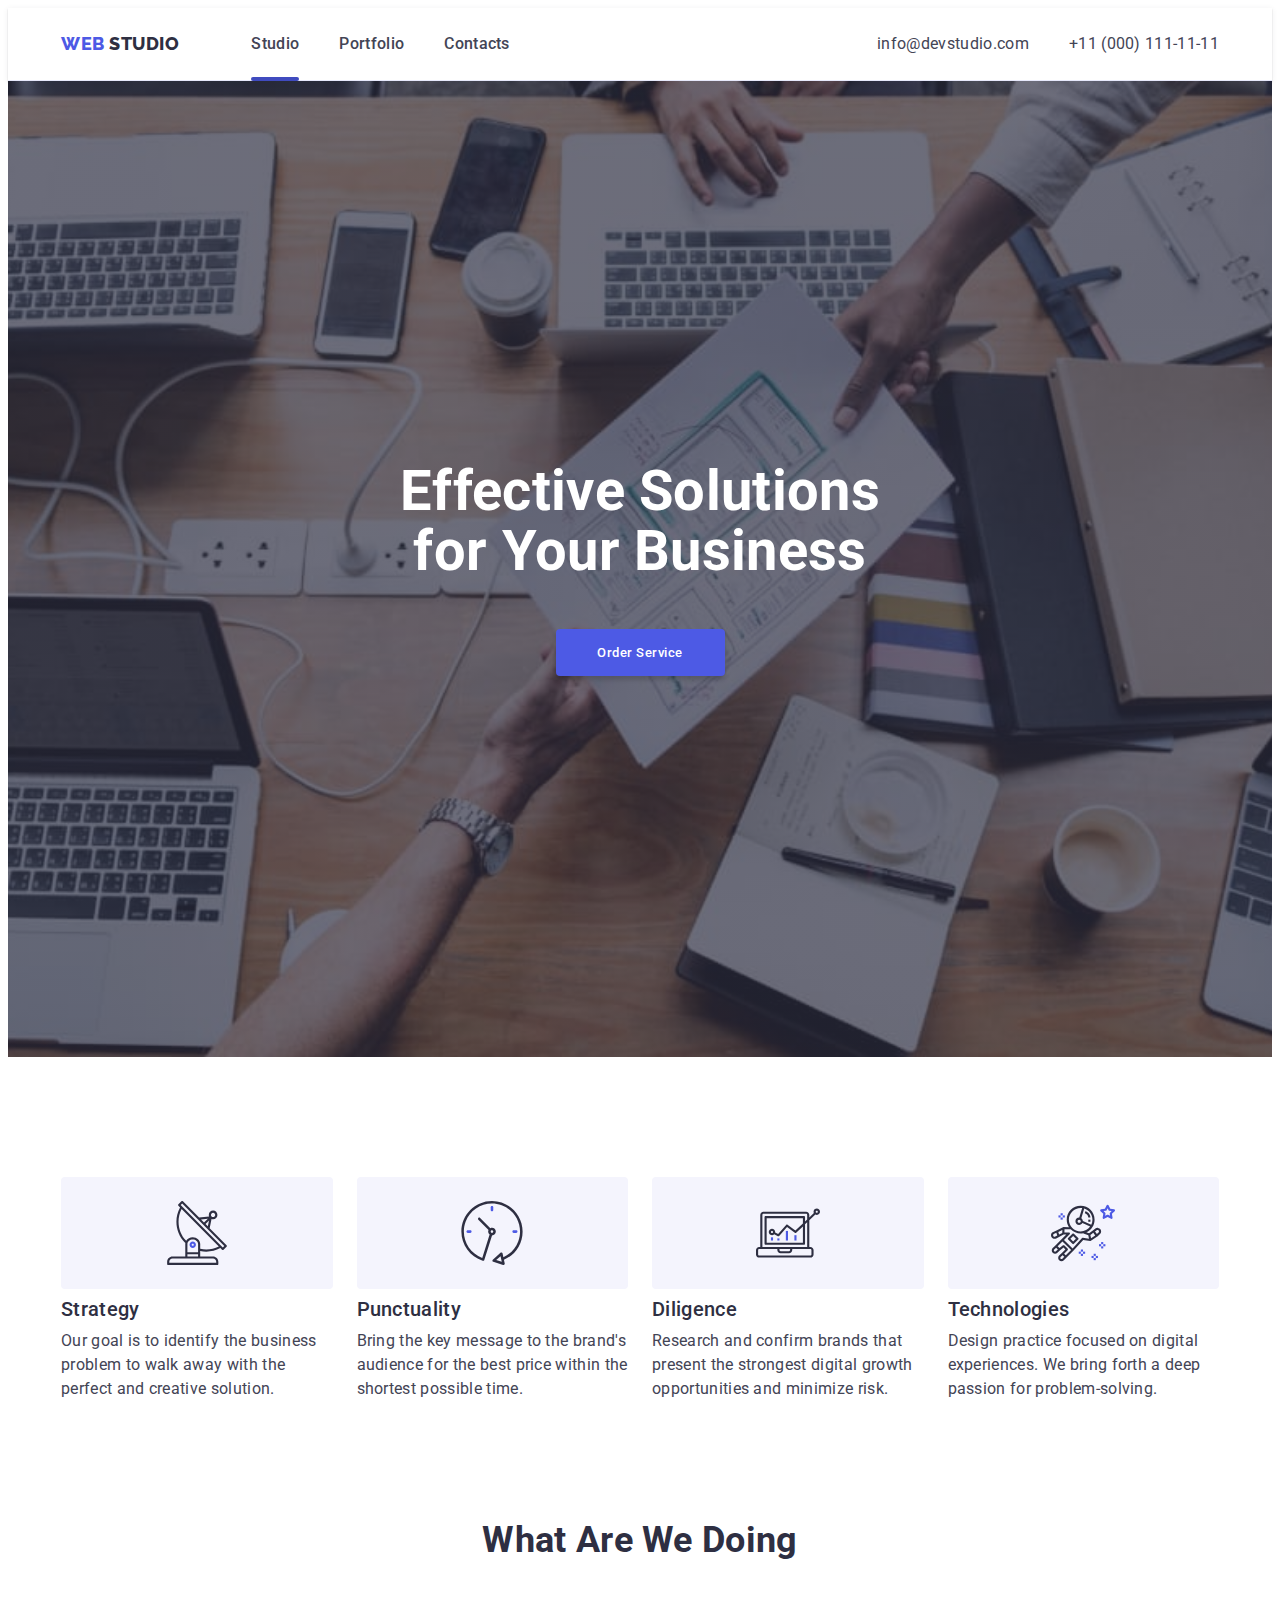
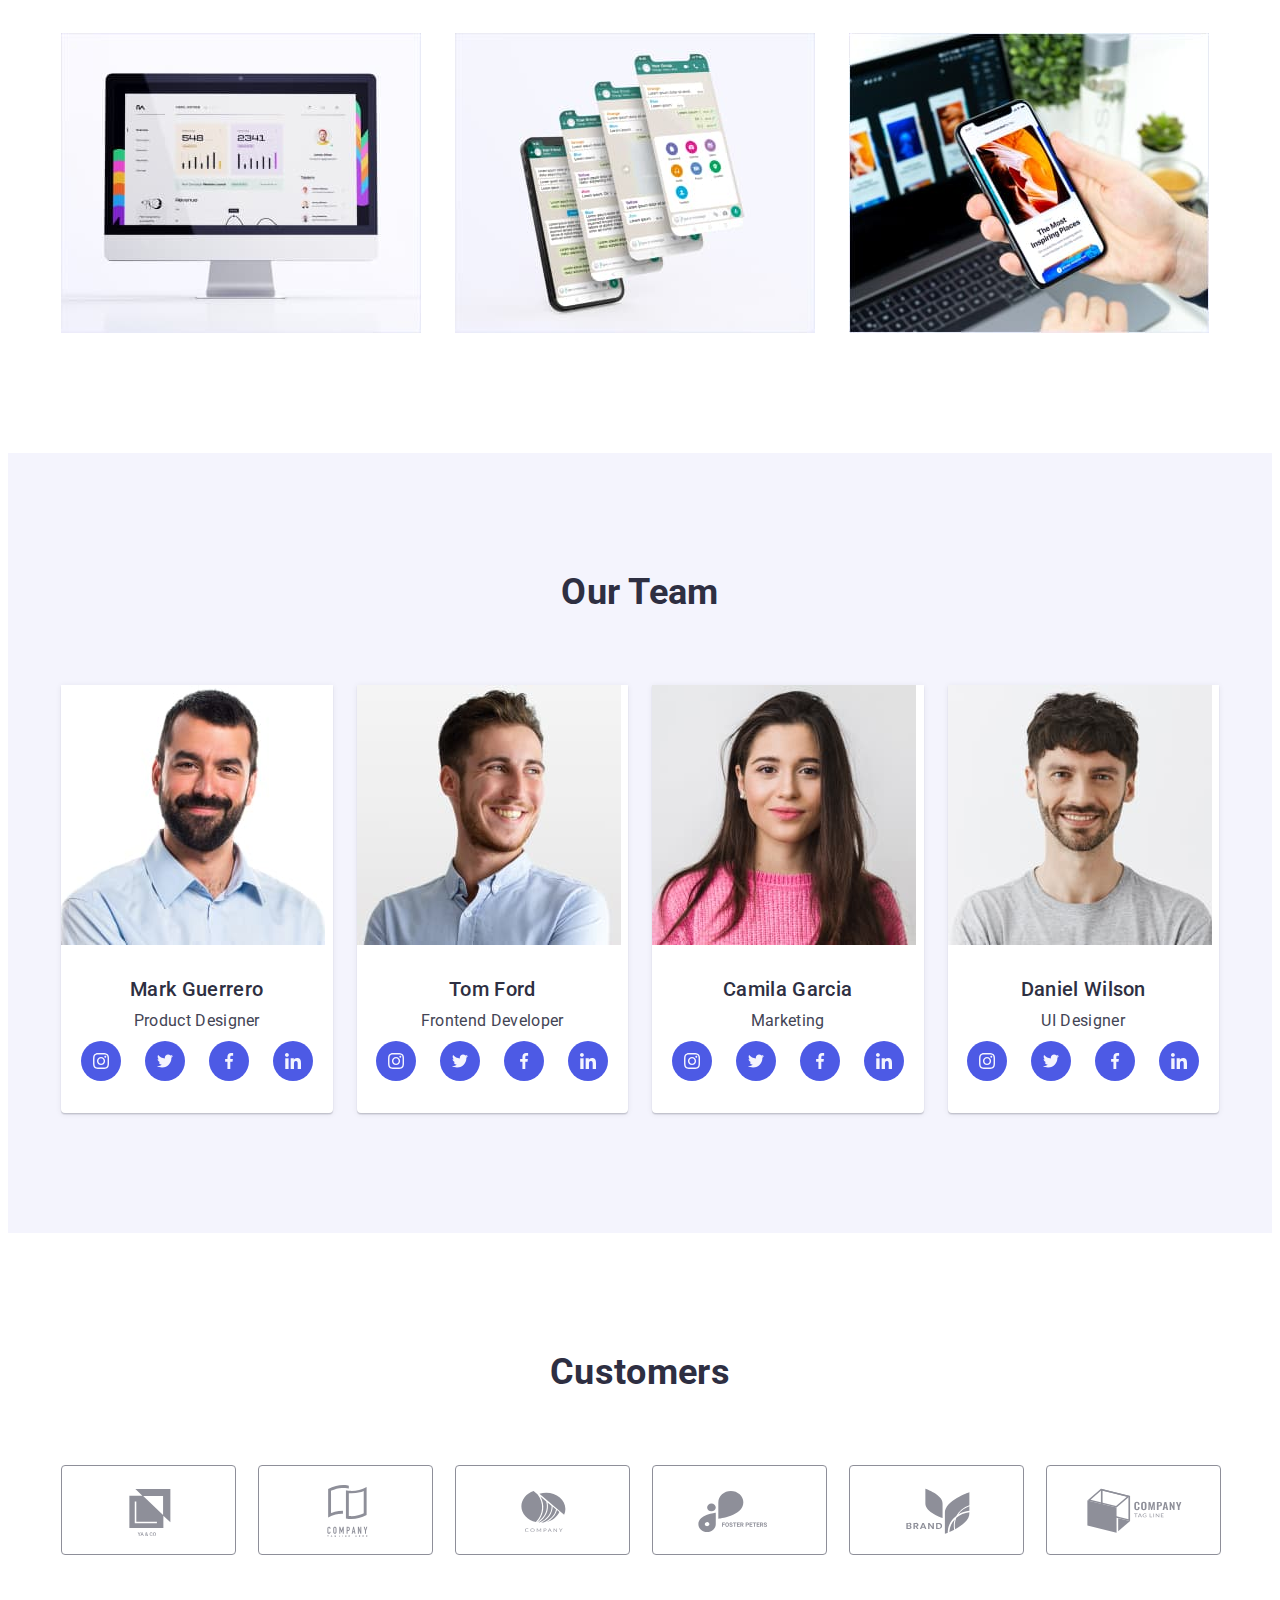
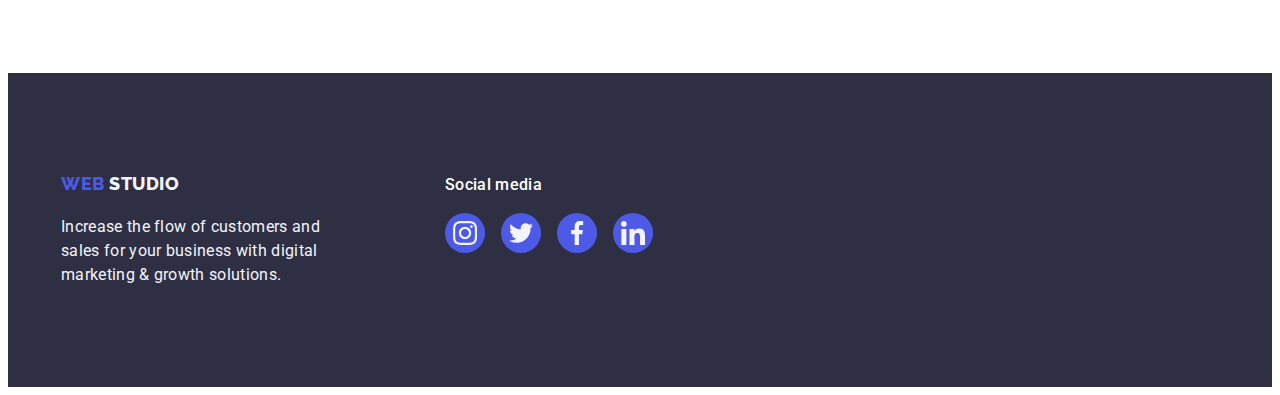
==== commit 71e435b9: "svg change, navigation color fix, hover display fix in cards" ====
--- a/index.html
+++ b/index.html
@@ -237,7 +237,7 @@
                   <a class="social-media-link link" href="">
            
                       <svg class="icon social-media-icon" width="16" height="16">
-                        <use href="./images/icons.svg#icon-social-media-instagram"></use>
+                        <use href="./images/icons.svg#icon-instagram"></use>
                       </svg>
               
                   </a>
@@ -247,7 +247,7 @@
                   <a class="social-media-link link" href="">
              
                       <svg class="icon social-media-icon" width="16" height="16">
-                        <use href="./images/icons.svg#icon-social-media-twitter"></use>
+                        <use href="./images/icons.svg#icon-twitter"></use>
                       </svg>
                
                   </a>
@@ -257,7 +257,7 @@
                   <a class="social-media-link link" href="">
                    
                       <svg class="icon social-media-icon" width="16" height="16">
-                        <use href="./images/icons.svg#icon-social-media-facebook"></use>
+                        <use href="./images/icons.svg#icon-facebook"></use>
                       </svg>
                  
                   </a>
@@ -267,7 +267,7 @@
                   <a class="social-media-link link" href="">
             
                       <svg class="icon social-media-icon" width="16" height="16">
-                        <use href="./images/icons.svg#icon-social-media-linkedin"></use>
+                        <use href="./images/icons.svg#icon-linkedin"></use>
                       </svg>
                 
                   </a>
@@ -291,7 +291,7 @@
                   <a class="social-media-link link" href="">
                 
                       <svg class="icon social-media-icon" width="16" height="16">
-                        <use href="./images/icons.svg#icon-social-media-instagram"></use>
+                        <use href="./images/icons.svg#icon-instagram"></use>
                       </svg>
             
                   </a>
@@ -301,7 +301,7 @@
                   <a class="social-media-link link" href="">
                   
                       <svg class="icon social-media-icon" width="16" height="16">
-                        <use href="./images/icons.svg#icon-social-media-twitter"></use>
+                        <use href="./images/icons.svg#icon-twitter"></use>
                       </svg>
           
                   </a>
@@ -311,7 +311,7 @@
                   <a class="social-media-link link" href="">
           
                       <svg class="icon social-media-icon" width="16" height="16">
-                        <use href="./images/icons.svg#icon-social-media-facebook"></use>
+                        <use href="./images/icons.svg#icon-facebook"></use>
                       </svg>
           
                   </a>
@@ -321,7 +321,7 @@
                   <a class="social-media-link link" href="">
        
                       <svg class="icon social-media-icon" width="16" height="16">
-                        <use href="./images/icons.svg#icon-social-media-linkedin"></use>
+                        <use href="./images/icons.svg#icon-linkedin"></use>
                       </svg>
      
                   </a>
@@ -344,7 +344,7 @@
                   <a class="social-media-link link" href="">
                     
                       <svg class="icon social-media-icon" width="16" height="16">
-                        <use href="./images/icons.svg#icon-social-media-instagram"></use>
+                        <use href="./images/icons.svg#icon-instagram"></use>
                       </svg>
                     <!-- </div> -->
                   </a>
@@ -354,7 +354,7 @@
                   <a class="social-media-link link" href="">
             
                       <svg class="icon social-media-icon" width="16" height="16">
-                        <use href="./images/icons.svg#icon-social-media-twitter"></use>
+                        <use href="./images/icons.svg#icon-twitter"></use>
                       </svg>
            
                   </a>
@@ -364,7 +364,7 @@
                   <a class="social-media-link link" href="">
                  
                       <svg class="icon social-media-icon" width="16" height="16">
-                        <use href="./images/icons.svg#icon-social-media-facebook"></use>
+                        <use href="./images/icons.svg#icon-facebook"></use>
                       </svg>
              
                   </a>
@@ -374,7 +374,7 @@
                   <a class="social-media-link link" href="">
           
                       <svg class="icon social-media-icon" width="16" height="16">
-                        <use href="./images/icons.svg#icon-social-media-linkedin"></use>
+                        <use href="./images/icons.svg#icon-linkedin"></use>
                       </svg>
          
                   </a>
@@ -397,7 +397,7 @@
                   <a class="social-media-link link" href="">
              
                       <svg class="icon social-media-icon" width="16" height="16">
-                        <use href="./images/icons.svg#icon-social-media-instagram"></use>
+                        <use href="./images/icons.svg#icon-instagram"></use>
                       </svg>
        
                   </a>
@@ -407,7 +407,7 @@
                   <a class="social-media-link link" href="">
              
                       <svg class="icon social-media-icon" width="16" height="16">
-                        <use href="./images/icons.svg#icon-social-media-twitter"></use>
+                        <use href="./images/icons.svg#icon-twitter"></use>
                       </svg>
               
                   </a>
@@ -417,7 +417,7 @@
                   <a class="social-media-link link" href="">
 
                       <svg class="icon social-media-icon" width="16" height="16">
-                        <use href="./images/icons.svg#icon-social-media-facebook"></use>
+                        <use href="./images/icons.svg#icon-facebook"></use>
                       </svg>
   
                   </a>
@@ -427,7 +427,7 @@
                   <a class="social-media-link link" href="">
        
                       <svg class="icon social-media-icon" width="16" height="16">
-                        <use href="./images/icons.svg#icon-social-media-linkedin"></use>
+                        <use href="./images/icons.svg#icon-linkedin"></use>
                       </svg>
            
                   </a>
@@ -470,7 +470,7 @@
             <a class="customers-link" href="">
               
                 <svg class="icon customers-icon" width="104" height="56">
-                  <use href="./images/icons.svg#icon-logo1"></use>
+                  <use href="./images/icons.svg#icon-logo-1"></use>
                 </svg>
              
             </a>
@@ -480,7 +480,7 @@
             <a class="customers-link" href="">
        
                 <svg class="icon customers-icon" width="104" height="56">
-                  <use href="./images/icons.svg#icon-logo2"></use>
+                  <use href="./images/icons.svg#icon-logo-2"></use>
                 </svg>
    
             </a>
@@ -490,7 +490,7 @@
             <a class="customers-link" href="">
          
                 <svg class="icon customers-icon" width="104" height="56">
-                  <use href="./images/icons.svg#icon-logo3"></use>
+                  <use href="./images/icons.svg#icon-logo-3"></use>
                 </svg>
           
             </a>
@@ -500,7 +500,7 @@
             <a class="customers-link" href="">
             
                 <svg class="icon customers-icon" width="104" height="56">
-                  <use href="./images/icons.svg#icon-logo4"></use>
+                  <use href="./images/icons.svg#icon-logo-4"></use>
                 </svg>
              
             </a>
@@ -510,7 +510,7 @@
             <a class="customers-link" href="">
            
                 <svg class="icon customers-icon" width="104" height="56">
-                  <use href="./images/icons.svg#icon-logo5"></use>
+                  <use href="./images/icons.svg#icon-logo-5"></use>
                 </svg>
         
             </a>
@@ -559,7 +559,7 @@
           <a class="social-media-link link footer" href="">
             
               <svg class="icon social-media-icon" width="24" height="24">
-                <use href="./images/icons.svg#icon-social-media-instagram"></use>
+                <use href="./images/icons.svg#icon-instagram"></use>
               </svg>
             
           </a>
@@ -569,7 +569,7 @@
           <a class="social-media-link link footer" href="">
            
               <svg class="icon social-media-icon" width="24" height="24">
-                <use href="./images/icons.svg#icon-social-media-twitter"></use>
+                <use href="./images/icons.svg#icon-twitter"></use>
               </svg>
             
           </a>
@@ -579,7 +579,7 @@
           <a class="social-media-link link footer" href="">
           
               <svg class="icon social-media-icon" width="24" height="24">
-                <use href="./images/icons.svg#icon-social-media-facebook"></use>
+                <use href="./images/icons.svg#icon-facebook"></use>
               </svg>
           
           </a>
@@ -589,7 +589,7 @@
           <a class="social-media-link link footer" href="">
             
               <svg class="icon social-media-icon" width="24" height="24">
-                <use href="./images/icons.svg#icon-social-media-linkedin"></use>
+                <use href="./images/icons.svg#icon-linkedin"></use>
               </svg>
          
           </a>
--- a/css/styles.css
+++ b/css/styles.css
@@ -294,7 +294,7 @@
     gap: 20px;
 
     padding: 24px 0;
-    color: #404bbf;
+    color: #434455;
 
     font-weight: var(--body-medium-font-weight, 500);
     transition: color 250ms cubic-bezier(0.4, 0, 0.2, 1);
@@ -587,7 +587,7 @@
 .social-media-link:hover.footer,
 .social-media-link:focus.footer{
     background-color: #31d0aa;
-    transition: background-color 250ms cubic-bezier(0.4, 0, 0.2, 1), color 250ms cubic-bezier(0.4, 0, 0.2, 1);
+    transition: background-color 250ms cubic-bezier(0.4, 0, 0.2, 1);
 
 }
 
@@ -605,12 +605,14 @@
     margin-top: 8px;
     margin-left: 16px;
     margin-right: 16px;
-    transition:background-color 250ms cubic-bezier(0.4, 0, 0.2, 1);
+
+
 }
 .social-media-item{
     width: 40px;
     height: 40px;
-    transition: background-color 250ms cubic-bezier(0.4, 0, 0.2, 1); 
+   
+   
 }
 
 
@@ -622,6 +624,7 @@
     height: 40px;
     background-color: var(--crl-primary-brand, #4D5AE5);
     border-radius: 50%;
+
 }
 
 .social-media-box:hover,
@@ -641,12 +644,14 @@
     display: flex; 
     align-items: center;
     justify-content: center;
-    transition: background-color 250ms cubic-bezier(0.4, 0, 0.2, 1); 
+  
+
   
 }
 .social-media-link:hover,
 .social-media-link:focus {
     background-color: #404bbf;
+    transition:background-color 250ms cubic-bezier(0.4, 0, 0.2, 1); 
 }
 
 /*
@@ -726,8 +731,19 @@
 .portfolio-card-link:hover,
 .portfolio-card-link:focus 
 {
+   
+    box-shadow:0px 1px 6px rgba(46, 47, 66, 0.08), 0px 1px 1px rgba(46, 47, 66, 0.16), 0px 2px 1px rgba(46, 47, 66, 0.08); 
+    transition:box-shadow 250ms cubic-bezier(0.4, 0, 0.2, 1); 
+}
+.portfolio-card-link:hover .overlay-text,
+.portfolio-card-link:focus .overlay-text
+{
+    box-shadow:0px 1px 6px rgba(46, 47, 66, 0.08), 0px 1px 1px rgba(46, 47, 66, 0.16), 0px 2px 1px rgba(46, 47, 66, 0.08); 
+    opacity: 1;
+    visibility: visible;
+    pointer-events: painted;
     transform: translateY(0%);
-    box-shadow:0px 1px 6px rgba(46, 47, 66, 0.08), 0px 1px 1px rgba(46, 47, 66, 0.16), 0px 2px 1px rgba(46, 47, 66, 0.08); 
+    transition: transform 250ms cubic-bezier(0.4, 0, 0.2, 1);
 
 }
 
@@ -754,14 +770,7 @@
     transition: transform 250ms cubic-bezier(0.4, 0, 0.2, 1);
    
 }
-.overlay-text:hover,
-.overlay-text:focus{
-    opacity: 1;
-    visibility: visible;
-    pointer-events: painted;
-    transition: opacity 250ms cubic-bezier(0.4, 0, 0.2, 1);
-    transform: translateY(0%);
-}
+
 
 /*
 ================================================================================ 
@@ -821,9 +830,6 @@
     z-index: 2;
     top: 24px;
     right: 24px;
-
-   
-   
  
 }
 
@@ -836,10 +842,10 @@
 }
 
 .close-btn-icon {
-    fill: var(--cornflower, #E7E9FC);
+
     transition: fill 250ms cubic-bezier(0.4, 0, 0.2, 1);
 }
-    .close-btn-icon :hover,
-    .close-btn-icon :focus{
+    .close-btn-icon:hover,
+    .close-btn-icon:focus {
         fill: #ffffff;
     }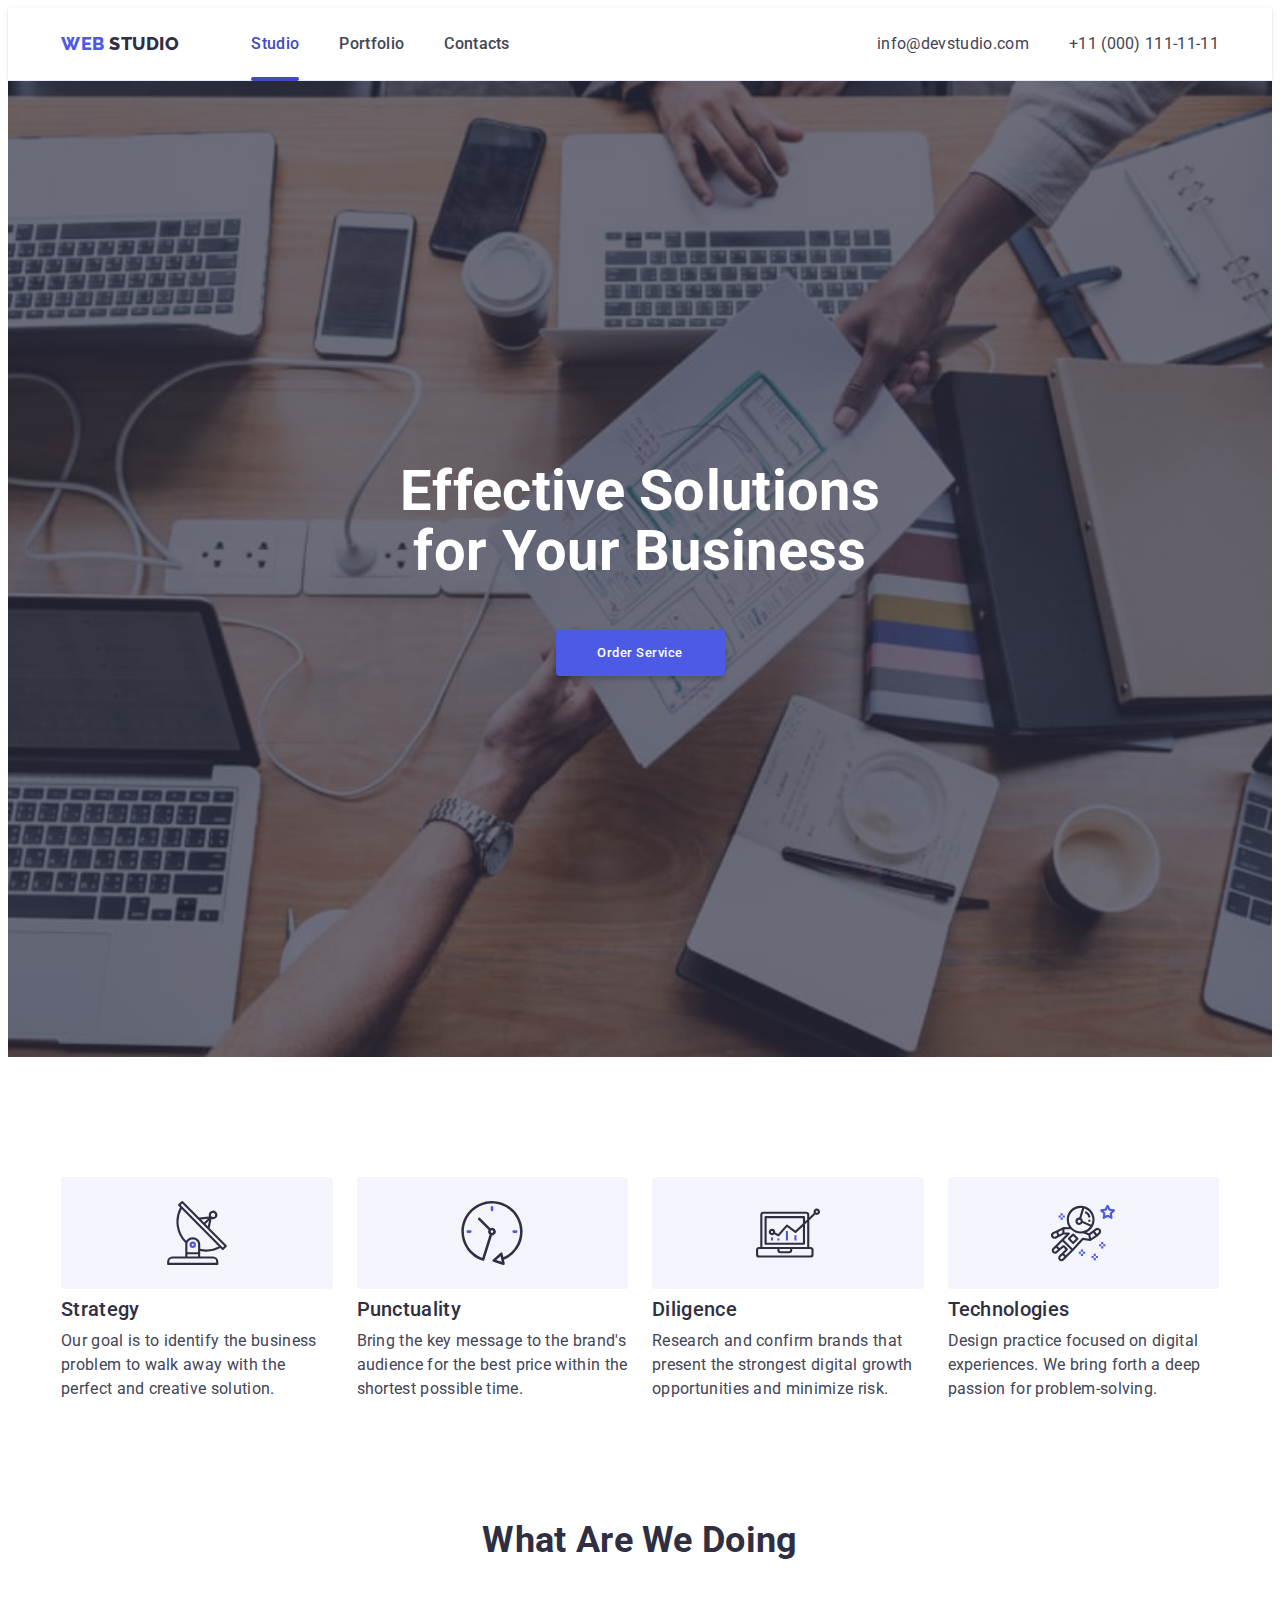
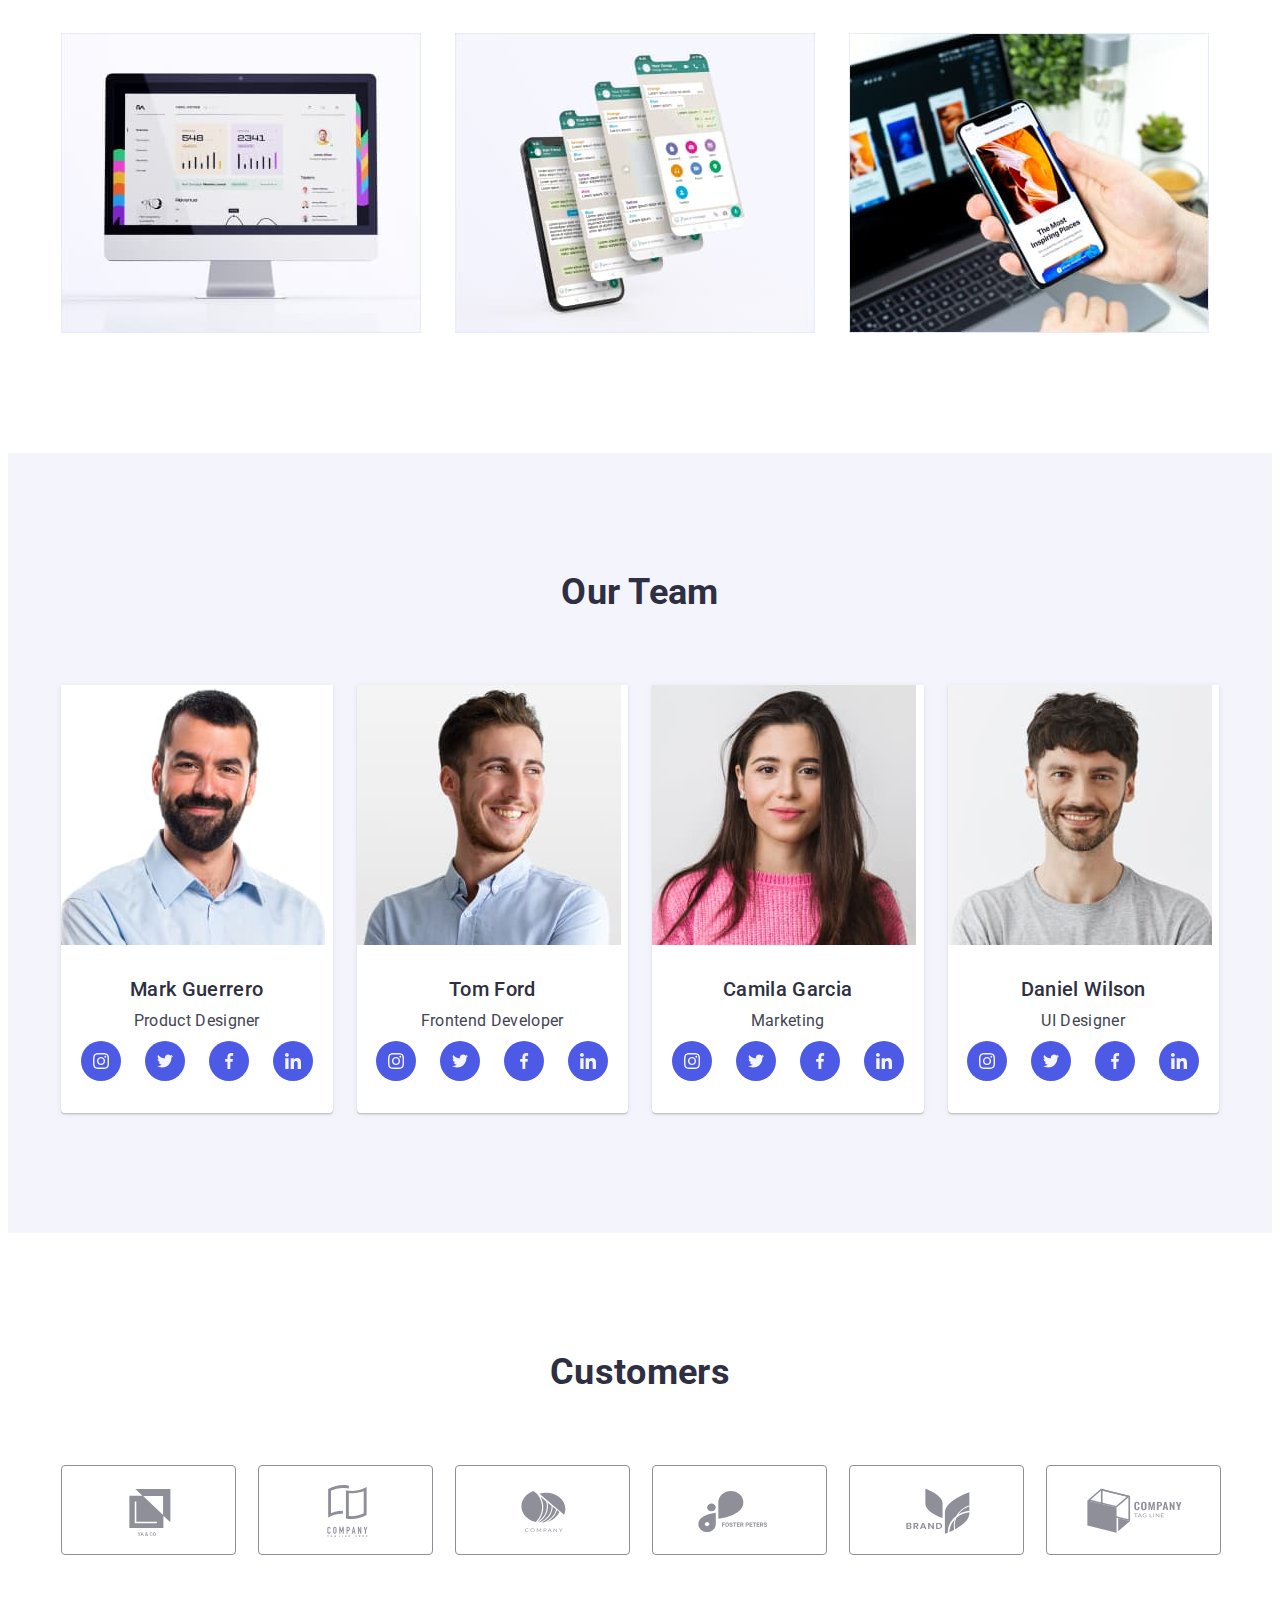
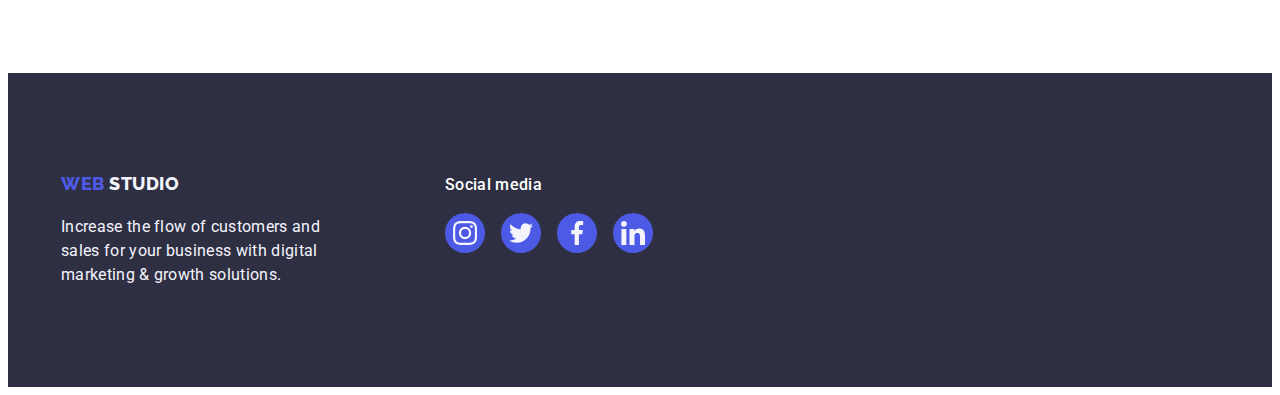
==== commit 0eb0de7e: "add snippet" ====
--- a/index.html
+++ b/index.html
@@ -18,7 +18,7 @@
   <link rel="stylesheet" href="./css/styles.css">
 </head>
 
-<body class="wrapper">
+<body class="page-body">
   <!-- #region 
     ========================================
     START Header | SECTION 1 
--- a/css/styles.css
+++ b/css/styles.css
@@ -178,7 +178,7 @@
 .main-title {
     font-size: var(--h1-font-size, 56px);
     line-height: var(--h1-line-height, 1.07);
- 
+
 }
 
 .title {
@@ -187,7 +187,7 @@
 
     font-size: var(--h2-font-size, 36px);
     line-height: var(--h2-line-height, 1.11);
- 
+
 
     color: var(--crl-dark, #2E2F42);
 
@@ -207,16 +207,16 @@
 
 .image,
 svg {
-    
+
     display: block;
     max-width: 100%;
 }
 
 .btn {
     font-family: inherit;
-   
+
     font-weight: var(--button-font-weight, 500);
-   
+
     letter-spacing: var(--button-letter-spacing, 0.04em);
 
     border-radius: 4px;
@@ -227,7 +227,10 @@
     max-width: 1440px;
     margin-inline: auto;
 }
-.icon{fill: currentColor;}
+
+.icon {
+    fill: currentColor;
+}
 
 
 /* 
@@ -288,7 +291,7 @@
 }
 
 .nav-link {
-    position: relative;
+    /* position: relative; */
     display: flex;
     flex-direction: column-reverse;
     gap: 20px;
@@ -298,6 +301,13 @@
 
     font-weight: var(--body-medium-font-weight, 500);
     transition: color 250ms cubic-bezier(0.4, 0, 0.2, 1);
+}
+
+.nav-link.active,
+.nav-link:hover,
+.nav-link:focus {
+    position: relative;
+    color: #404BBF;
 }
 
 .nav-link:hover::after,
@@ -331,7 +341,7 @@
 .contact-link:focus {
 
     color: var(--crl-pressed-state, #404BBF);
-    transition: color 250ms cubic-bezier(0.4, 0, 0.2, 1); 
+    transition: color 250ms cubic-bezier(0.4, 0, 0.2, 1);
 }
 
 
@@ -465,7 +475,7 @@
 
 .team-list-item {
     flex-basis: calc((100% - 3 * 24px) / 4);
-    transition: border-color 250ms cubic-bezier(0.4, 0, 0.2, 1), color 250ms cubic-bezier(0.4, 0, 0.2, 1); 
+    transition: border-color 250ms cubic-bezier(0.4, 0, 0.2, 1), color 250ms cubic-bezier(0.4, 0, 0.2, 1);
     background-color: var(--crl-white-background, #FFFFFF);
     border-radius: 0px 0px 4px 4px;
     box-shadow: 0px 2px 1px 0px rgba(46, 47, 66, 0.08), 0px 1px 1px 0px rgba(46, 47, 66, 0.16), 0px 1px 6px 0px rgba(46, 47, 66, 0.08);
@@ -491,14 +501,14 @@
     display: flex;
     justify-content: center;
     gap: 24px;
-    
+
 }
 
 .customers-list-item {
 
     width: calc((100% - 120px) / 6);
-    height:88px; 
-    transition: border-color 250ms cubic-bezier(0.4, 0, 0.2, 1), color 250ms cubic-bezier(0.4, 0, 0.2, 1); 
+    height: 88px;
+    transition: border-color 250ms cubic-bezier(0.4, 0, 0.2, 1), color 250ms cubic-bezier(0.4, 0, 0.2, 1);
 }
 
 .customers-box-svg {
@@ -511,22 +521,23 @@
 }
 
 
-.customers-link{
+.customers-link {
     width: 100%;
     height: 100%;
     border: 1px solid #8e8f99;
-    border-radius:4px;
-    display: flex; 
-    align-items: center; 
-    justify-content: center; 
+    border-radius: 4px;
+    display: flex;
+    align-items: center;
+    justify-content: center;
     color: #8e8f99;
-    transition:border-color 250ms cubic-bezier(0.4, 0, 0.2, 1), color 250ms cubic-bezier(0.4, 0, 0.2, 1); 
-
-}
+    transition: border-color 250ms cubic-bezier(0.4, 0, 0.2, 1), color 250ms cubic-bezier(0.4, 0, 0.2, 1);
+
+}
+
 .customers-link:hover,
-.customers-link:focus{
-    border-color: #404bbf; 
-    color: #404bbf; 
+.customers-link:focus {
+    border-color: #404bbf;
+    color: #404bbf;
 }
 
 /* 
@@ -534,14 +545,15 @@
                              Footer | SECTION 7  
 ================================================================================  
 */
-.footer-container{
+.footer-container {
     display: flex;
     align-items: baseline;
-    
-
-}
+
+
+}
+
 .main-footer {
-    
+
     background: var(--crl-dark, #2E2F42);
     padding: 100px 0;
 }
@@ -565,14 +577,14 @@
     font-size: 16px;
     line-height: 1.5;
     letter-spacing: 0.02em;
-    color:#ffffff;
+    color: #ffffff;
     margin-bottom: 16px;
 }
 
 .footer-social-media-list {
     display: flex;
     gap: 16px;
-    transition:background-color 250ms cubic-bezier(0.4, 0, 0.2, 1); 
+    transition: background-color 250ms cubic-bezier(0.4, 0, 0.2, 1);
 }
 
 .main-footer-text {
@@ -580,12 +592,13 @@
     max-width: 264px;
     color: var(--crl-light, #F4F4FD);
 }
-.social-media-link.footer{
-    transition:background-color 250ms cubic-bezier(0.4, 0, 0.2, 1);
- }
+
+.social-media-link.footer {
+    transition: background-color 250ms cubic-bezier(0.4, 0, 0.2, 1);
+}
 
 .social-media-link:hover.footer,
-.social-media-link:focus.footer{
+.social-media-link:focus.footer {
     background-color: #31d0aa;
     transition: background-color 250ms cubic-bezier(0.4, 0, 0.2, 1);
 
@@ -603,16 +616,17 @@
     justify-content: center;
     gap: 24px;
     margin-top: 8px;
-    margin-left: 16px;
-    margin-right: 16px;
-
-
-}
-.social-media-item{
+    /* margin-left: 16px;
+    margin-right: 16px; */
+
+
+}
+
+.social-media-item {
     width: 40px;
     height: 40px;
-   
-   
+
+
 }
 
 
@@ -636,22 +650,24 @@
 .social-media-icon {
     fill: #F4F4FD;
 }
+
 .social-media-link {
     width: 100%;
     height: 100%;
-    background-color:#4d5ae5;
-    border-radius:50%;
-    display: flex; 
+    background-color: #4d5ae5;
+    border-radius: 50%;
+    display: flex;
     align-items: center;
     justify-content: center;
-  
-
-  
-}
+
+
+
+}
+
 .social-media-link:hover,
 .social-media-link:focus {
     background-color: #404bbf;
-    transition:background-color 250ms cubic-bezier(0.4, 0, 0.2, 1); 
+    transition: background-color 250ms cubic-bezier(0.4, 0, 0.2, 1);
 }
 
 /*
@@ -668,22 +684,25 @@
 
 /* ================= Filter | Portfolio secondary navigation =================== */
 .portfolio-filter-list {
-    
+
     display: flex;
     justify-content: center;
     gap: 24px;
     margin-bottom: 72px;
-   
-}
-.filter-list-item{transition:color 250ms cubic-bezier(0.4, 0, 0.2, 1), background-color 250ms cubic-bezier(0.4, 0, 0.2, 1), border-color 250ms cubic-bezier(0.4, 0, 0.2, 1), box-shadow 250ms cubic-bezier(0.4, 0, 0.2, 1); 
-}
+
+}
+
+.filter-list-item {
+    transition: color 250ms cubic-bezier(0.4, 0, 0.2, 1), background-color 250ms cubic-bezier(0.4, 0, 0.2, 1), border-color 250ms cubic-bezier(0.4, 0, 0.2, 1), box-shadow 250ms cubic-bezier(0.4, 0, 0.2, 1);
+}
+
 .filter-btn {
     padding: 12px 24px;
 
     border: 1px solid var(--crl-accent, #e7e9fc);
     color: var(--crl-primary-brand, #4D5AE5);
     background-color: var(--crl-light, #F4F4FD);
-    transition:color 250ms cubic-bezier(0.4, 0, 0.2, 1), background-color 250ms cubic-bezier(0.4, 0, 0.2, 1), border-color 250ms cubic-bezier(0.4, 0, 0.2, 1), box-shadow 250ms cubic-bezier(0.4, 0, 0.2, 1); 
+    transition: color 250ms cubic-bezier(0.4, 0, 0.2, 1), background-color 250ms cubic-bezier(0.4, 0, 0.2, 1), border-color 250ms cubic-bezier(0.4, 0, 0.2, 1), box-shadow 250ms cubic-bezier(0.4, 0, 0.2, 1);
 }
 
 .filter-btn:hover,
@@ -693,7 +712,7 @@
     background-color: var(--crl-pressed-state, #404BBF);
     transition: background-color 250ms cubic-bezier(0.4, 0, 0.2, 1), color 250ms cubic-bezier(0.4, 0, 0.2, 1);
 
-    box-shadow: 0px 3px 1px rgba(0, 0, 0, 0.1), 0px 2px 1px rgba(0, 0, 0, 0.08), 0px 2px 2px rgba(0, 0, 0, 0.12); 
+    box-shadow: 0px 3px 1px rgba(0, 0, 0, 0.1), 0px 2px 1px rgba(0, 0, 0, 0.08), 0px 2px 2px rgba(0, 0, 0, 0.12);
 }
 
 /* ========================= Cards | Portfolio cards ============================= */
@@ -724,21 +743,20 @@
 
     display: block;
     position: relative;
-    transition: box-shadow 250ms cubic-bezier(0.4, 0, 0.2, 1); 
+    transition: box-shadow 250ms cubic-bezier(0.4, 0, 0.2, 1);
 
 }
 
 .portfolio-card-link:hover,
-.portfolio-card-link:focus 
-{
-   
-    box-shadow:0px 1px 6px rgba(46, 47, 66, 0.08), 0px 1px 1px rgba(46, 47, 66, 0.16), 0px 2px 1px rgba(46, 47, 66, 0.08); 
-    transition:box-shadow 250ms cubic-bezier(0.4, 0, 0.2, 1); 
-}
+.portfolio-card-link:focus {
+
+    box-shadow: 0px 1px 6px rgba(46, 47, 66, 0.08), 0px 1px 1px rgba(46, 47, 66, 0.16), 0px 2px 1px rgba(46, 47, 66, 0.08);
+    transition: box-shadow 250ms cubic-bezier(0.4, 0, 0.2, 1);
+}
+
 .portfolio-card-link:hover .overlay-text,
-.portfolio-card-link:focus .overlay-text
-{
-    box-shadow:0px 1px 6px rgba(46, 47, 66, 0.08), 0px 1px 1px rgba(46, 47, 66, 0.16), 0px 2px 1px rgba(46, 47, 66, 0.08); 
+.portfolio-card-link:focus .overlay-text {
+    box-shadow: 0px 1px 6px rgba(46, 47, 66, 0.08), 0px 1px 1px rgba(46, 47, 66, 0.16), 0px 2px 1px rgba(46, 47, 66, 0.08);
     opacity: 1;
     visibility: visible;
     pointer-events: painted;
@@ -747,9 +765,9 @@
 
 }
 
-.container-card-img{
-    position: relative; 
-    overflow: hidden; 
+.container-card-img {
+    position: relative;
+    overflow: hidden;
 }
 
 
@@ -757,18 +775,18 @@
 
 .overlay-text {
     position: absolute;
-    top: 0; 
+    top: 0;
     font-size: 16px;
-    line-height: 1.5; 
+    line-height: 1.5;
     letter-spacing: 0.02em;
-    color:#f4f4fd;
+    color: #f4f4fd;
     padding: 40px 32px;
     background-color: #4d5ae5;
     height: 100%;
     width: 100%;
-    transform: translateY(100%); 
+    transform: translateY(100%);
     transition: transform 250ms cubic-bezier(0.4, 0, 0.2, 1);
-   
+
 }
 
 
@@ -803,7 +821,7 @@
     left: 50%;
     transform: translate(-50%, -50%) scale(1);
     z-index: 999;
-    transition: transform 250ms cubic-bezier(0.4, 0, 0.2, 1); 
+    transition: transform 250ms cubic-bezier(0.4, 0, 0.2, 1);
 
     width: 408px;
     min-height: 584px;
@@ -815,29 +833,29 @@
 }
 
 .close-btn {
-    padding: 0; 
-    width: 24px; 
+    padding: 0;
+    width: 24px;
     height: 24px;
-    border-radius: 50%; 
-    display: flex;
-    align-items: center; 
-    justify-content: center;
-    background-color: #e7e9fc; 
+    border-radius: 50%;
+    display: flex;
+    align-items: center;
+    justify-content: center;
+    background-color: #e7e9fc;
     border: 1px solid rgba(0, 0, 0, 0.1);
-    cursor: pointer; 
-    transition: background-color 250ms cubic-bezier(0.4, 0, 0.2, 1), border 250ms cubic-bezier(0.4, 0, 0.2, 1); 
+    cursor: pointer;
+    transition: background-color 250ms cubic-bezier(0.4, 0, 0.2, 1), border 250ms cubic-bezier(0.4, 0, 0.2, 1);
     position: absolute;
     z-index: 2;
     top: 24px;
     right: 24px;
- 
+
 }
 
 .close-btn:hover,
-.close-btn:focus{
+.close-btn:focus {
     border: none;
-    background-color: #404bbf; 
-  
+    background-color: #404bbf;
+
     fill: #ffffff;
 }
 
@@ -845,7 +863,8 @@
 
     transition: fill 250ms cubic-bezier(0.4, 0, 0.2, 1);
 }
-    .close-btn-icon:hover,
-    .close-btn-icon:focus {
-        fill: #ffffff;
-    }+
+.close-btn-icon:hover,
+.close-btn-icon:focus {
+    fill: #ffffff;
+}